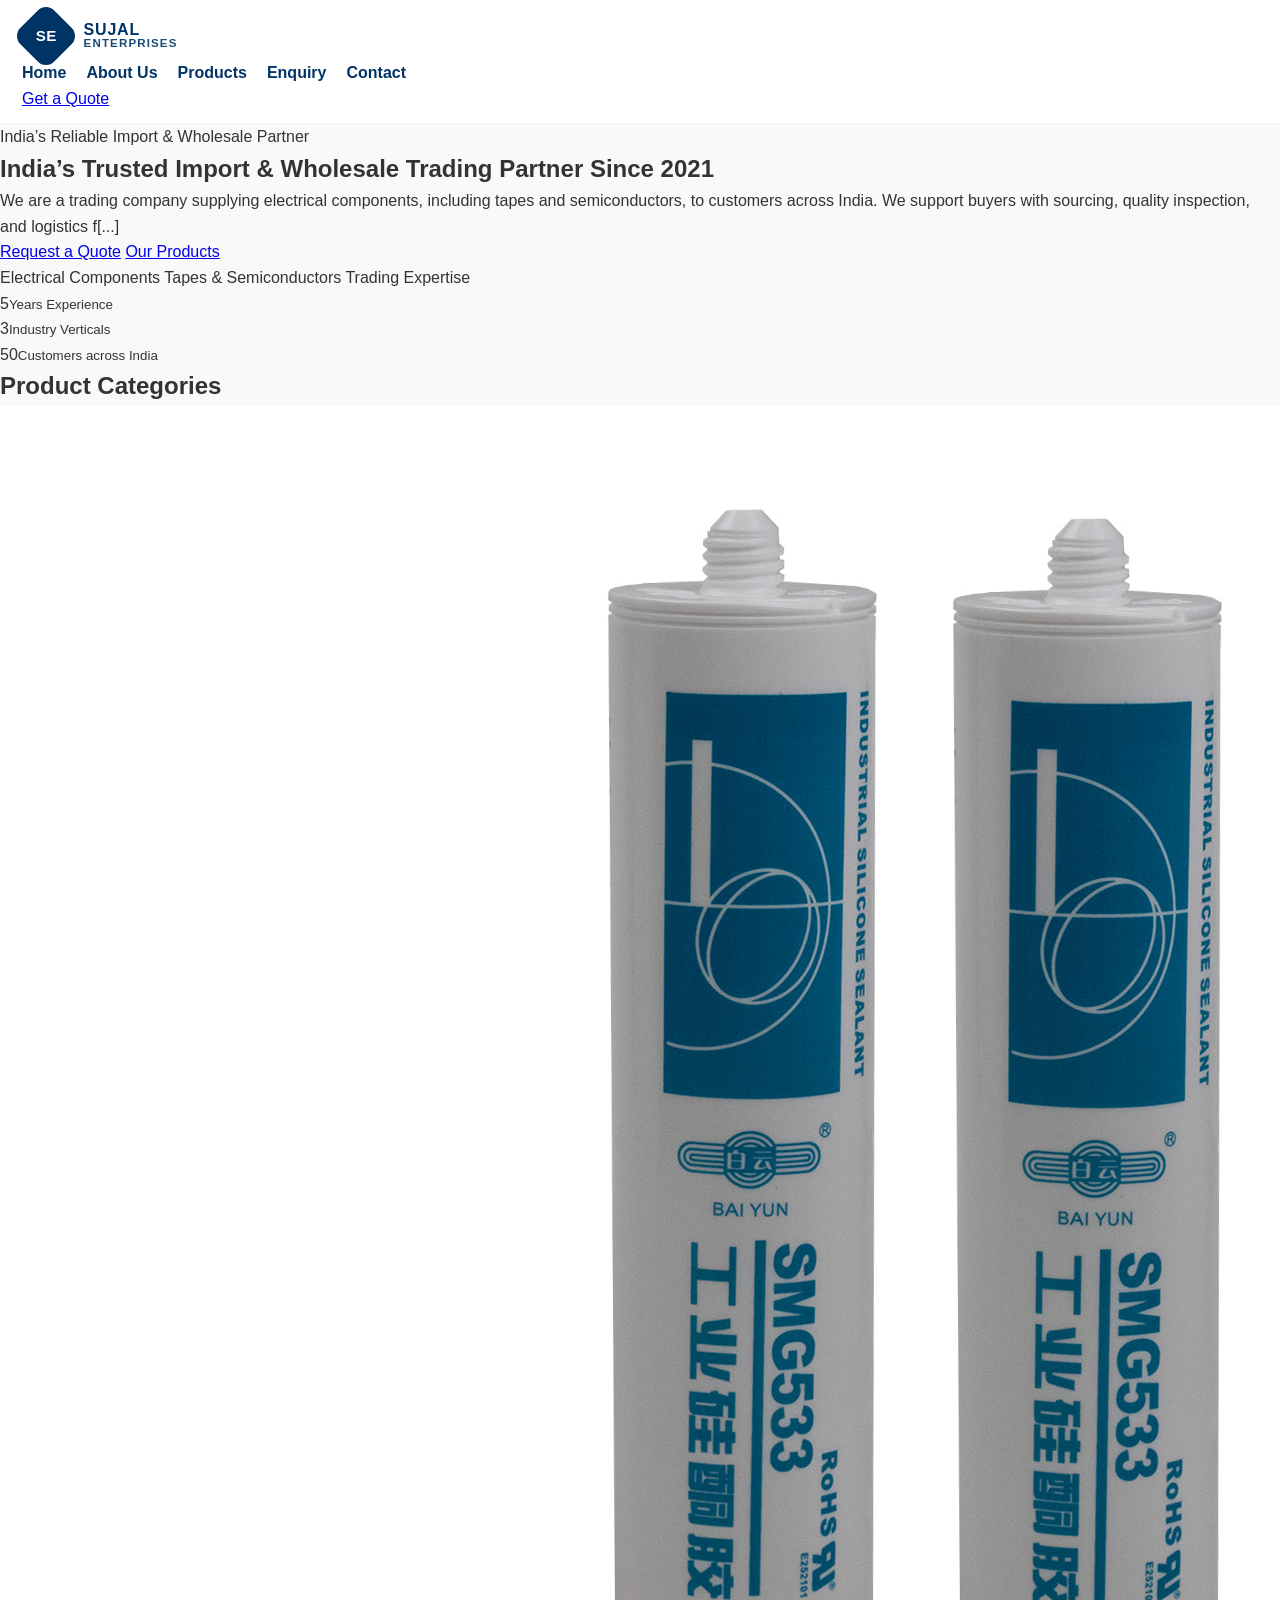
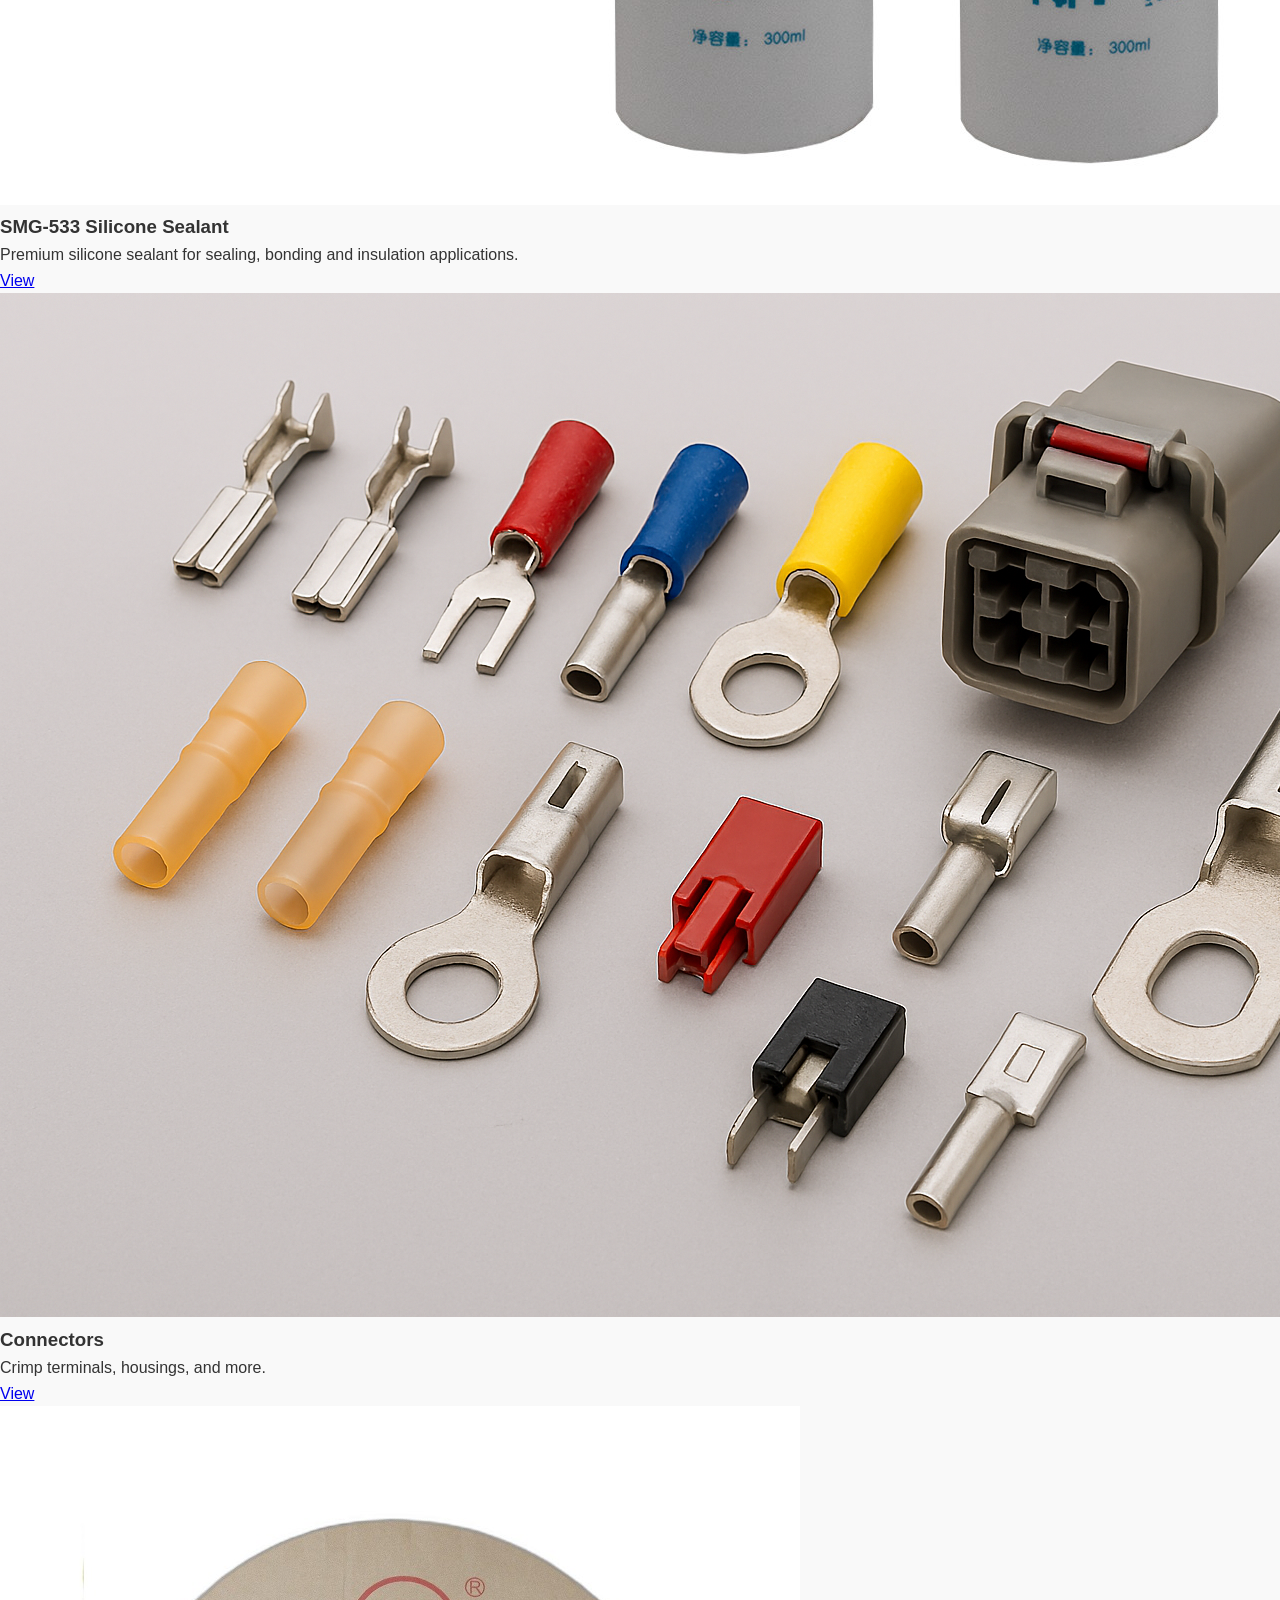
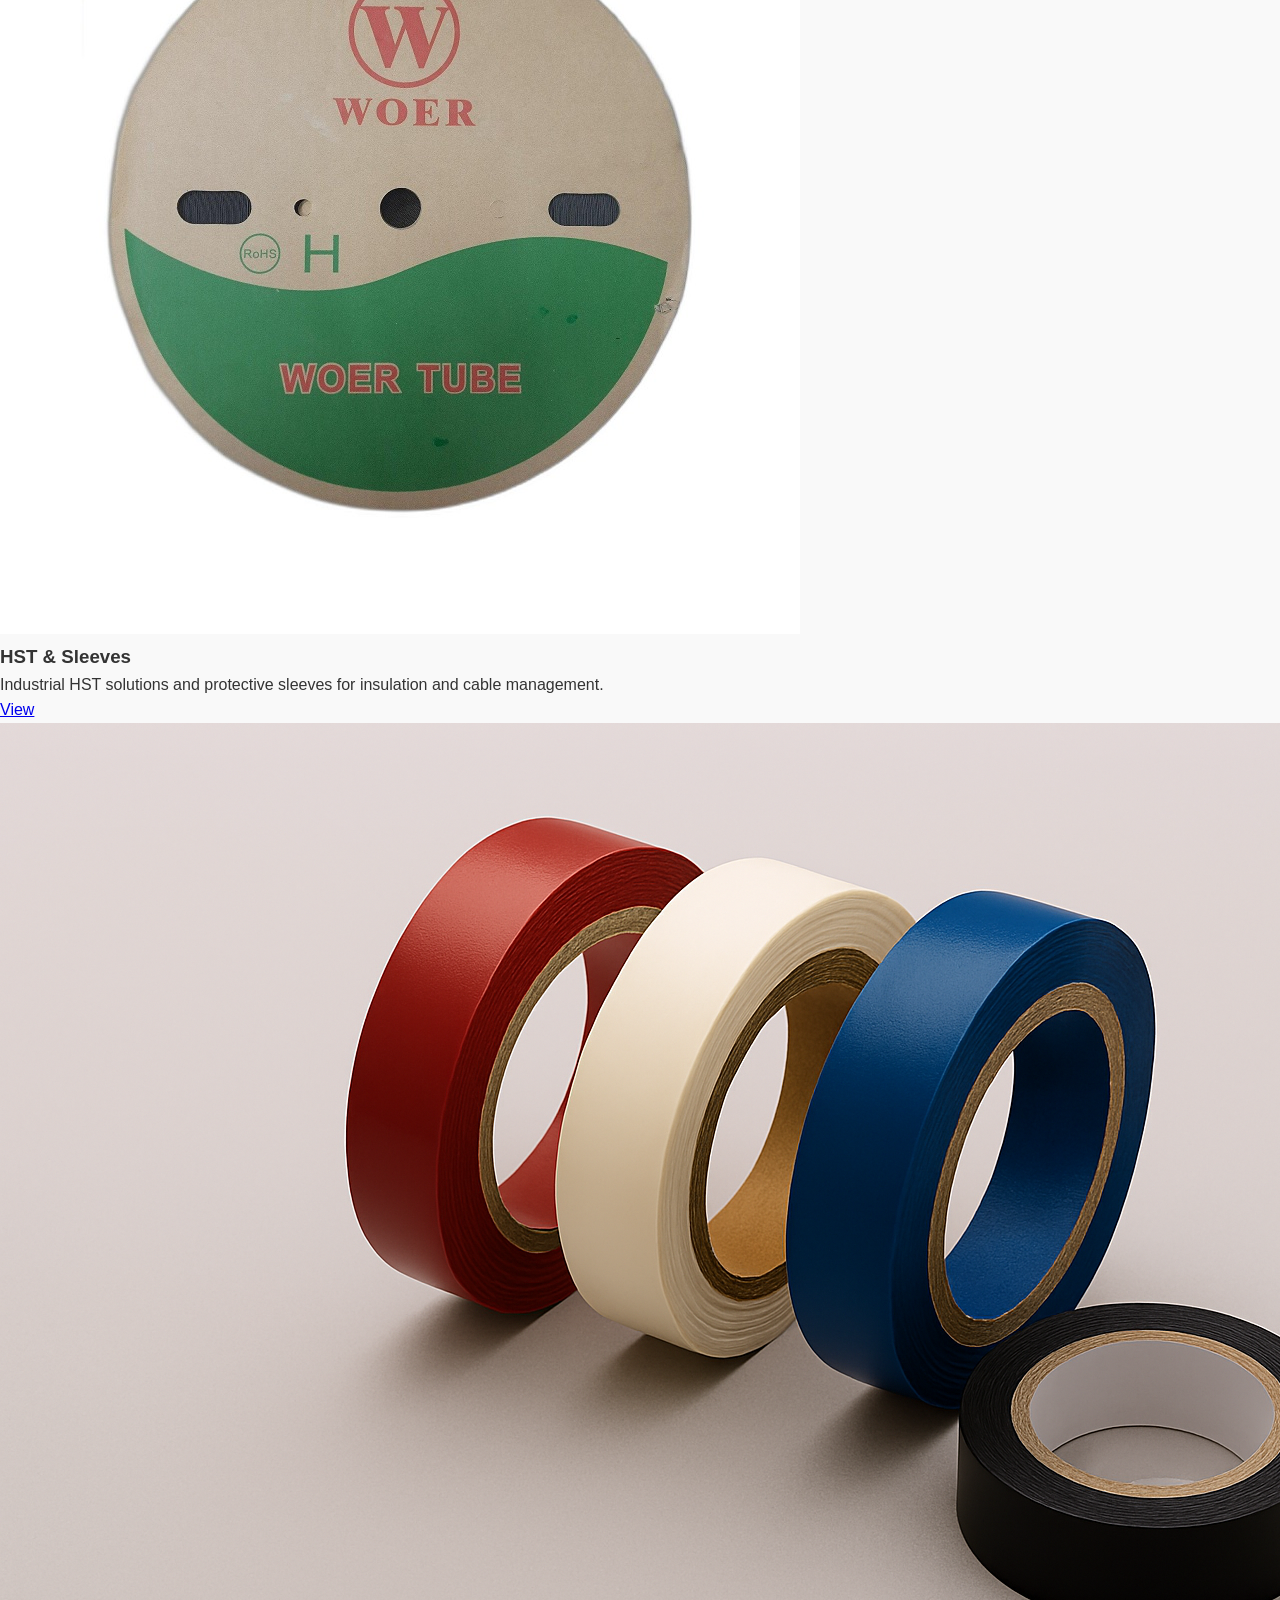
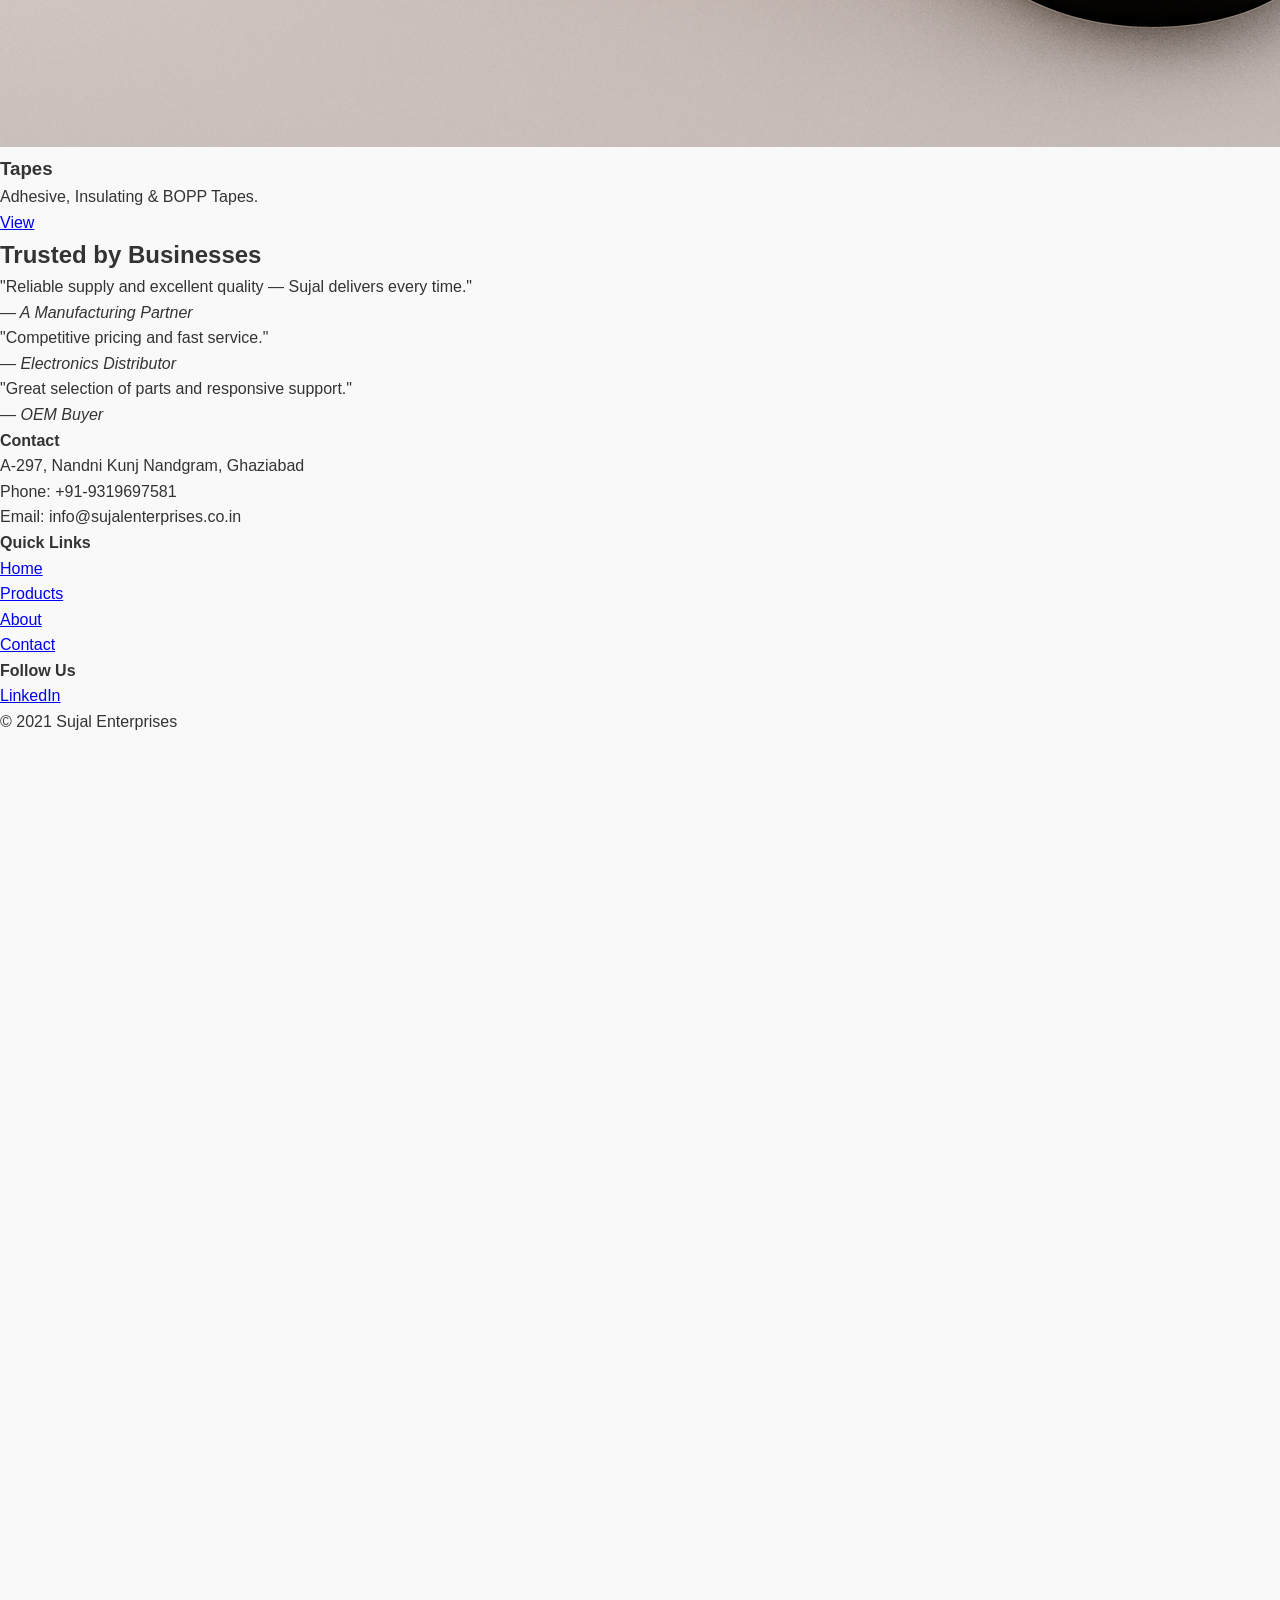
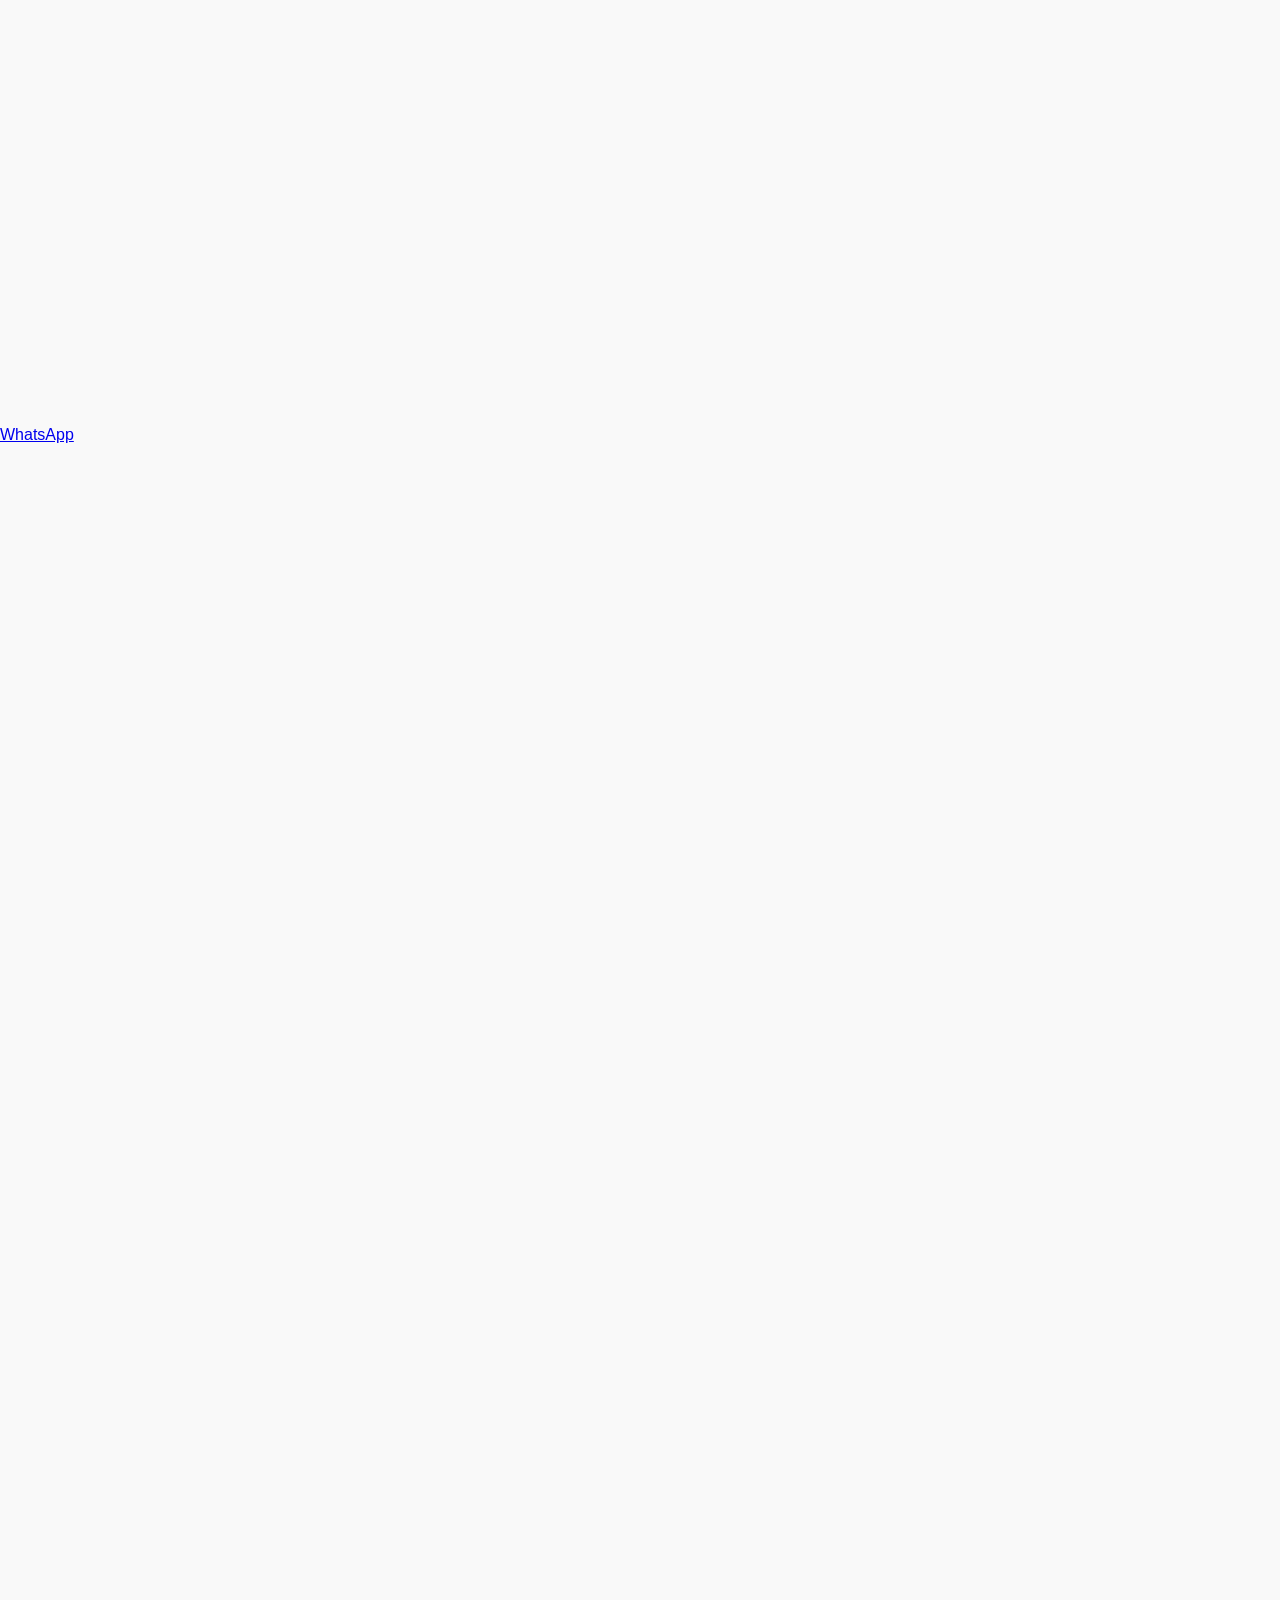
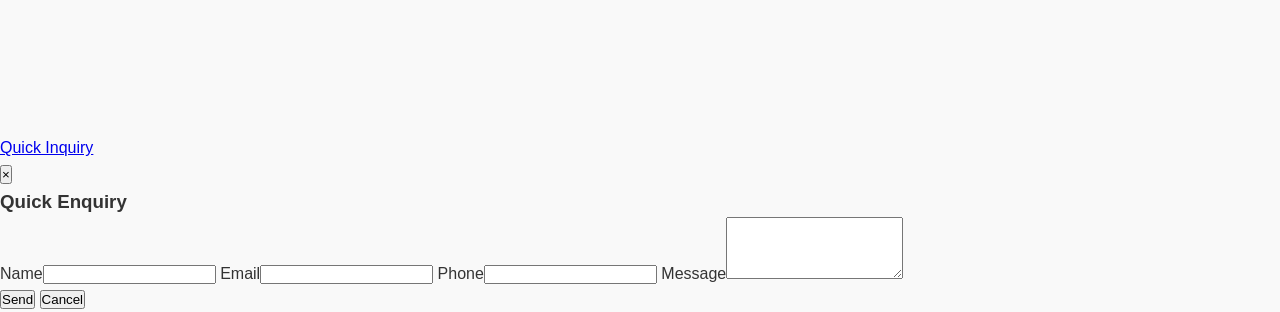
==== index.html @ 1be1435e "Fix malformed logo markup in the site header" ====
<!DOCTYPE html>
<html lang="en">
<head>
  <meta charset="UTF-8">
  <meta name="viewport" content="width=device-width, initial-scale=1">
  <title>Sujal Enterprises</title>
  <link rel="stylesheet" href="style.css">
</head>
<body>
  <header>
    <div class="header-inner container">
      <a href="index.html" class="site-logo" aria-label="Sujal Enterprises Home">
        <span class="logo-mark"><span>SE</span></span>
        <span class="logo-text">
          <span class="logo-name">SUJAL</span>
          <span class="logo-suffix">ENTERPRISES</span>
        </span>
      </a>
      <nav aria-label="Primary">
        <ul>
          <li><a href="index.html">Home</a></li>
          <li><a href="about.html">About Us</a></li>
          <li><a href="products.html">Products</a></li>
          <li><a href="enquiry.html">Enquiry</a></li>
          <li><a href="contact.html">Contact</a></li>
        </ul>
      </nav>
      <div class="header-ctas">
        <a href="enquiry.html" class="btn cta">Get a Quote</a>
      </div>
    </div>
  </header>

  <main>

  <section class="hero-section">
    <div class="hero-wrapper container">
      <div class="hero-copy">
        <span class="eyebrow">India’s Reliable Import & Wholesale Partner</span>
        <h1>India’s Trusted Import & Wholesale Trading Partner Since 2021</h1>
        <p>We are a trading company supplying electrical components, including tapes and semiconductors, to customers across India. We support buyers with sourcing, quality inspection, and logistics f[...]

        <div class="hero-actions">
          <a class="btn primary" href="enquiry.html">Request a Quote</a>
          <a class="btn secondary" href="products.html">Our Products</a>
        </div>

        <div class="hero-badges">
          <span>Electrical Components</span>
          <span>Tapes &amp; Semiconductors</span>
          <span>Trading Expertise</span>
        </div>
      </div>

      <aside class="hero-metrics">
        <div class="metrics-panel">
          <div class="stat"><span class="count" data-count="5">0</span><small>Years Experience</small></div>
          <div class="stat"><span class="count" data-count="3">0</span><small>Industry Verticals</small></div>
          <div class="stat"><span class="count" data-count="50">0</span><small>Customers across India</small></div>
        </div>
      </aside>
    </div>
  </section>

  <section class="products">
    <div class="container">
      <h2>Product Categories</h2>
      <div class="grid">
        <article class="card">
          <img src="SMG533.jpg" alt="SMG-533 Silicone Sealant">
          <h3>SMG-533 Silicone Sealant</h3>
          <p>Premium silicone sealant for sealing, bonding and insulation applications.</p>
          <a href="silicone-sealant.html">View</a>
        </article>
        <article class="card">          <img src="product1.png" alt="Connectors">
          <h3>Connectors</h3>
          <p>Crimp terminals, housings, and more.</p>
          <a href="connectors.html">View</a>
        </article>
        <article class="card">
          <img src="hstwoer.jpg" alt="HST & Sleeves">
          <h3>HST & Sleeves</h3>
          <p>Industrial HST solutions and protective sleeves for insulation and cable management.</p>
          <a href="wires.html">View</a>
        </article>
        <article class="card">
          <img src="product4.png" alt="Tapes">
          <h3>Tapes</h3>
          <p>Adhesive, Insulating & BOPP Tapes.</p>
          <a href="tapes.html">View</a>
        </article>
      </div>
    </div>
  </section>

  <section class="testimonials">
    <div class="container">
      <h2>Trusted by Businesses</h2>
      <div class="test-grid">
        <blockquote>
          <p>"Reliable supply and excellent quality — Sujal delivers every time."</p>
          <cite>— A Manufacturing Partner</cite>
        </blockquote>
        <blockquote>
          <p>"Competitive pricing and fast service."</p>
          <cite>— Electronics Distributor</cite>
        </blockquote>
        <blockquote>
          <p>"Great selection of parts and responsive support."</p>
          <cite>— OEM Buyer</cite>
        </blockquote>
      </div>
    </div>
  </section>
  </main>

  <footer>
    <div class="footer-inner container">
      <div class="col">
        <h4>Contact</h4>
        <p>A-297, Nandni Kunj Nandgram, Ghaziabad</p>
        <p>Phone: +91-9319697581</p>
        <p>Email: info@sujalenterprises.co.in</p>
      </div>
      <div class="col">
        <h4>Quick Links</h4>
        <ul>
          <li><a href="index.html">Home</a></li>
          <li><a href="products.html">Products</a></li>
          <li><a href="about.html">About</a></li>
          <li><a href="contact.html">Contact</a></li>
        </ul>
      </div>
      <div class="col">
        <h4>Follow Us</h4>
        <p><a href="https://www.linkedin.com/in/sujal-enterprises-se/" target="_blank" rel="noopener">LinkedIn</a> </p>
      </div>
    </div>
    <div class="footer-bottom">
      <p>&copy; 2021 Sujal Enterprises</p>
    </div>
  </footer>

  <a href="https://wa.me/919319697581?text=Hello%2C%20I%20would%20like%20to%20inquire%20about%20your%20products" class="whatsapp-button" target="_blank" rel="noopener noreferrer">
    <span class="icon" aria-hidden="true">
      <svg viewBox="0 0 24 24" fill="none" xmlns="http://www.w3.org/2000/svg"><path d="M20.5 3.5A11.9 11.9 0 0012 1C6 1 1.5 5.6 1.5 11.3c0 2 .5 3.9 1.6 5.6L1 23l6.4-2.1c1.6.9 3.5 1.3 5.6 1.3 6 0 10.5-[...]"/></svg>
    </span>
    <span class="text">WhatsApp</span>
  </a>
  <a href="enquiry.html" class="quick-inquiry">
    <span class="icon" aria-hidden="true">
      <svg viewBox="0 0 24 24" fill="none" xmlns="http://www.w3.org/2000/svg"><path d="M3 17.25V21h3.75L17.81 9.94l-3.75-3.75L3 17.25zM20.71 7.04a1 1 0 000-1.41l-2.34-2.34a1 1 0 00-1.41 0l-1.83 1.83 3[...]"/></svg>
    </span>
    <span class="text">Quick Inquiry</span>
  </a>

  <!-- Contact modal -->
  <div id="contact-modal" class="modal" aria-hidden="true">
    <div class="modal-dialog" role="dialog" aria-modal="true" aria-labelledby="modal-title">
      <button class="modal-close" aria-label="Close">&times;</button>
      <h3 id="modal-title">Quick Enquiry</h3>
      <form id="modal-form">
        <label><span>Name</span><input name="name" required></label>
        <label><span>Email</span><input type="email" name="email" required></label>
        <label><span>Phone</span><input name="phone"></label>
        <label><span>Message</span><textarea name="message" rows="4"></textarea></label>
        <div class="modal-actions">
          <button type="submit" class="btn primary">Send</button>
          <button type="button" class="btn secondary modal-close">Cancel</button>
        </div>
      </form>
      <div class="modal-success" style="display:none">Thanks — we will contact you shortly.</div>
    </div>
  </div>

  <script src="script.js" defer></script>
</body>
</html>
---- style.css ----
/* Reset some default browser styles */
* {
  margin: 0;
  padding: 0;
  box-sizing: border-box;
}

:root{
  --brand-blue: #2b87ff; /* unified primary blue */
}

/* Global body styles */
body {
  font-family: Arial, Helvetica, sans-serif;
  background-color: #f9f9f9;
  color: #333;
  line-height: 1.6;
}

/* Header styles */
header {
  position: sticky;
  top: 0;
  z-index: 1000;
  width: 100%;
  background-color: #ffffff; /* header now white */
  color: #003366;
  padding: 12px 22px;
  display: flex;
  align-items: center;
  justify-content: flex-start; /* nav to left */
  gap: 18px;
  border-bottom: 1px solid rgba(0,0,0,0.06);
}

.site-logo,
header .logo {
  color: #003366;
  display: inline-flex;
  align-items: center;
  gap: 0.85rem;
  font-weight: 800;
  font-size: 1.05rem;
  text-decoration: none;
  letter-spacing: 0.02em;
}

.site-logo .logo-mark {
  display: inline-flex;
  align-items: center;
  justify-content: center;
  width: 48px;
  height: 48px;
  border-radius: 12px;
  border: 1px solid rgba(0,54,102,0.12);
  background: #003366; /* blue diamond */
  color: #ffffff;
  font-size: 0.95rem;
  transform: rotate(45deg);
}

.site-logo .logo-mark span {
  display: inline-block;
  transform: rotate(-45deg);
}

.site-logo .logo-text {
  display: inline-flex;
  flex-direction: column;
  text-transform: uppercase;
  line-height: 1;
  color: #003366; /* text in header should be blue */
  white-space: nowrap; /* prevent suffix wrapping */
}

.site-logo .logo-name {
  font-size: 1rem;
  letter-spacing: 0.05em;
}

.site-logo .logo-suffix {
  font-size: 0.72rem;
  letter-spacing: 0.10em; /* reduced spacing to avoid overflow */
  color: rgba(0,54,102,0.9);
}

nav ul {
  list-style: none;
  display: flex;
  gap: 20px;
}

nav a {
  color: #003366;
  text-decoration: none;
  font-weight: bold;
  transition: color 0.3s ease;
}

nav a:hover {
  color: #ffcc00; /* highlight on hover */
}

/* Banner section */
.banner {
  display: flex;
  align-items: center;
  justify-content: center;
  text-align: center;
}

/* ... rest of stylesheet remains unchanged ... */
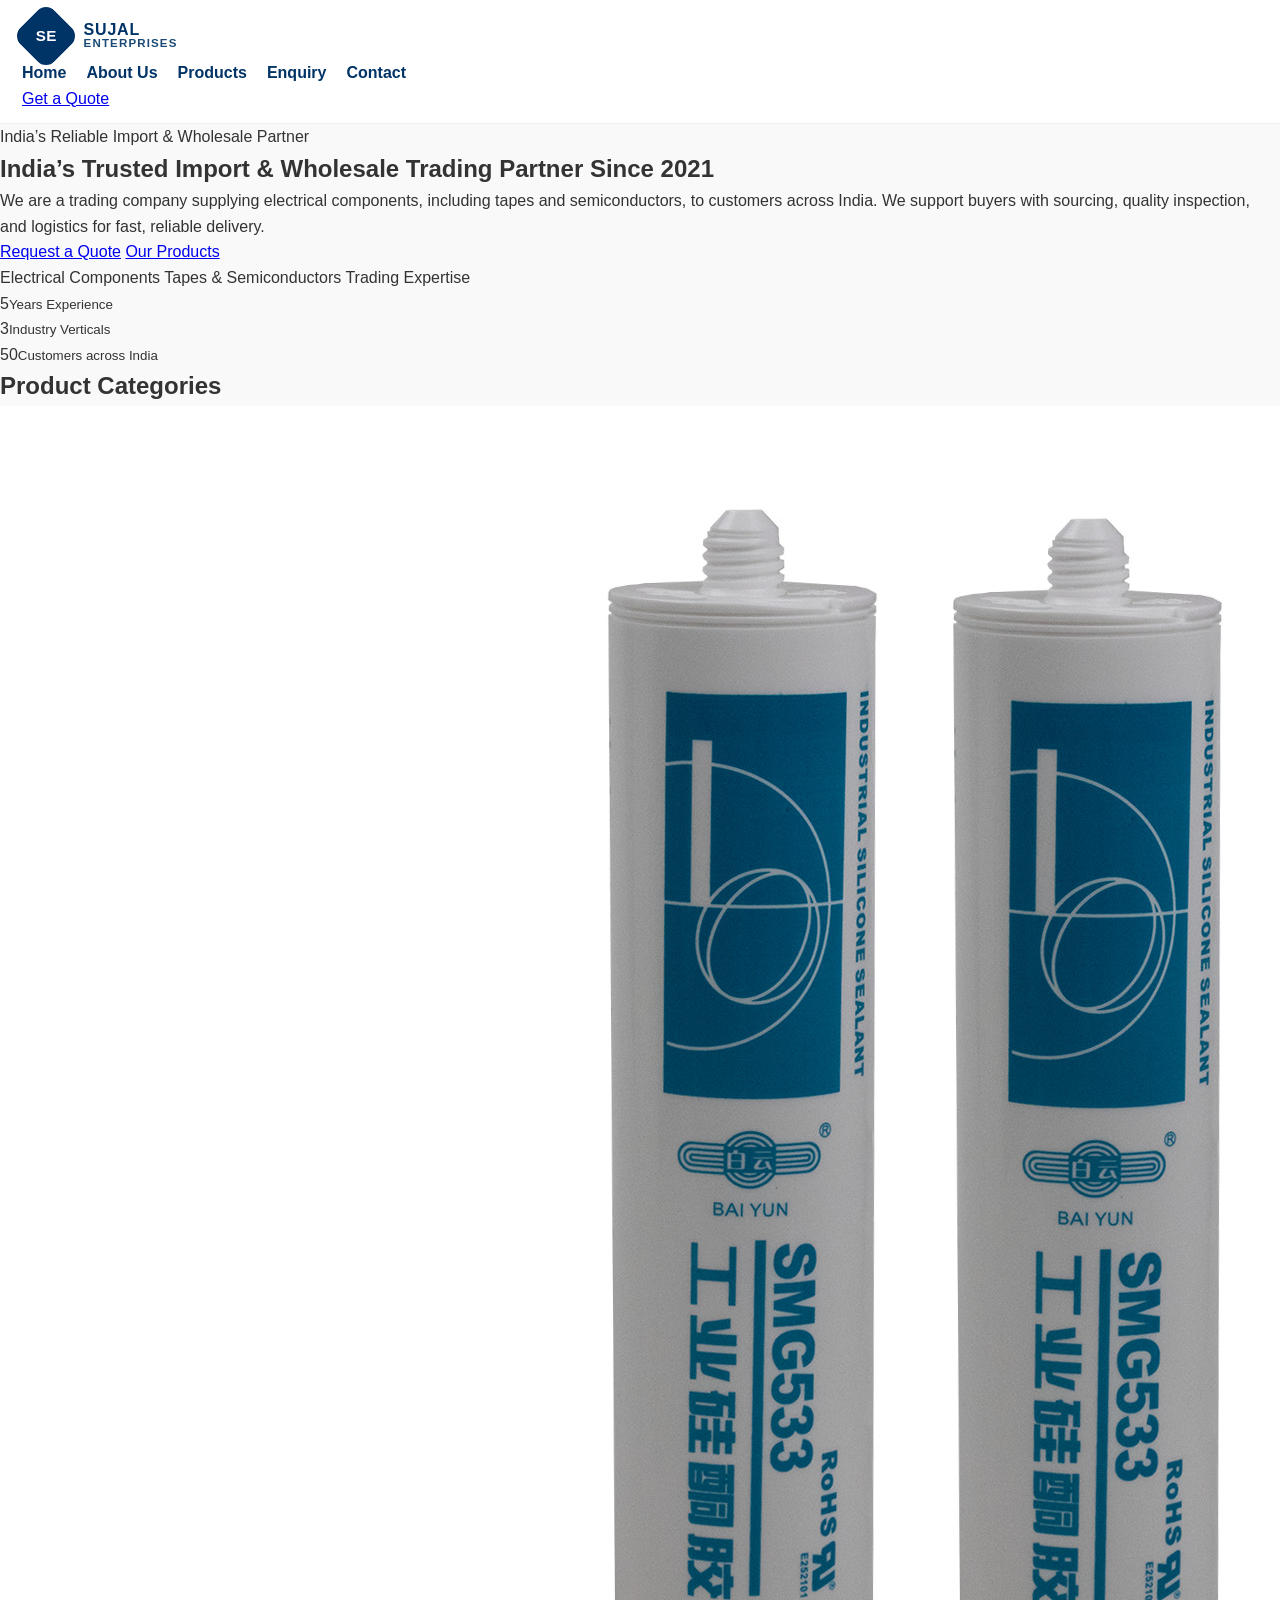
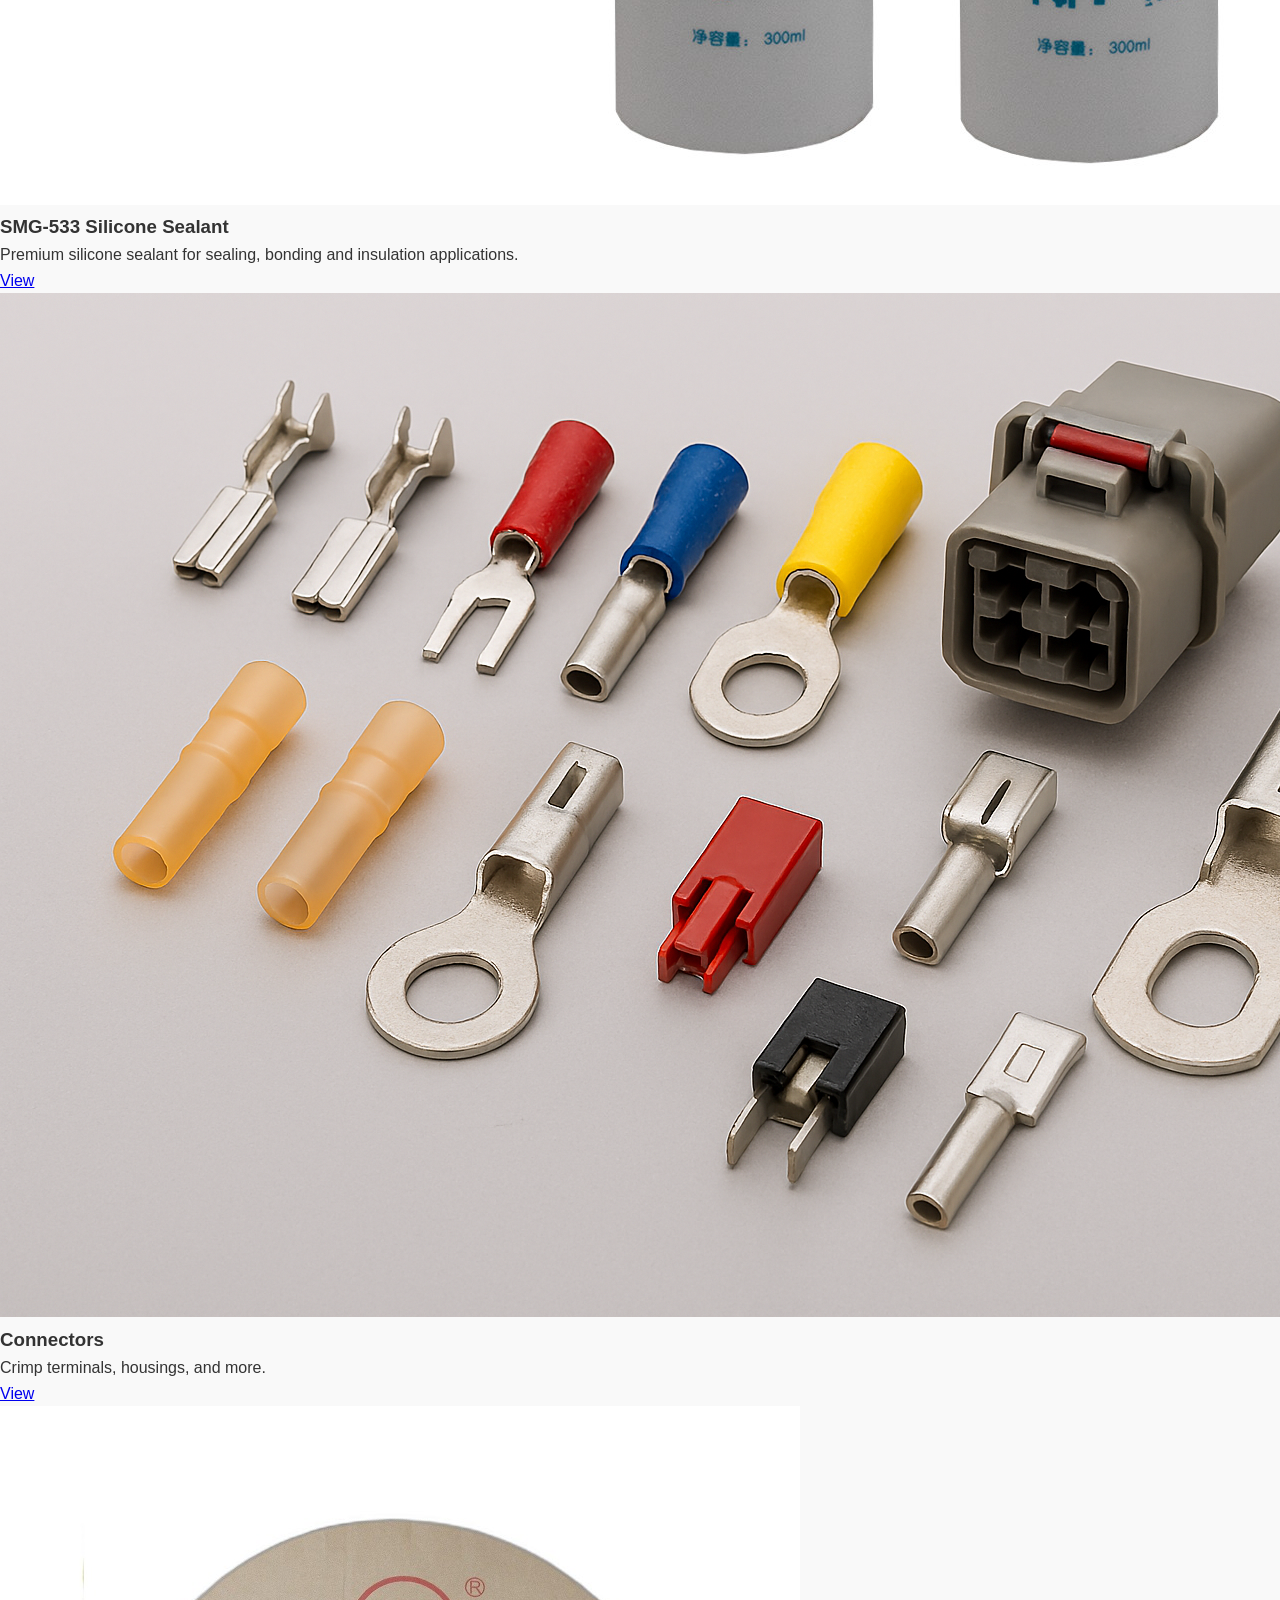
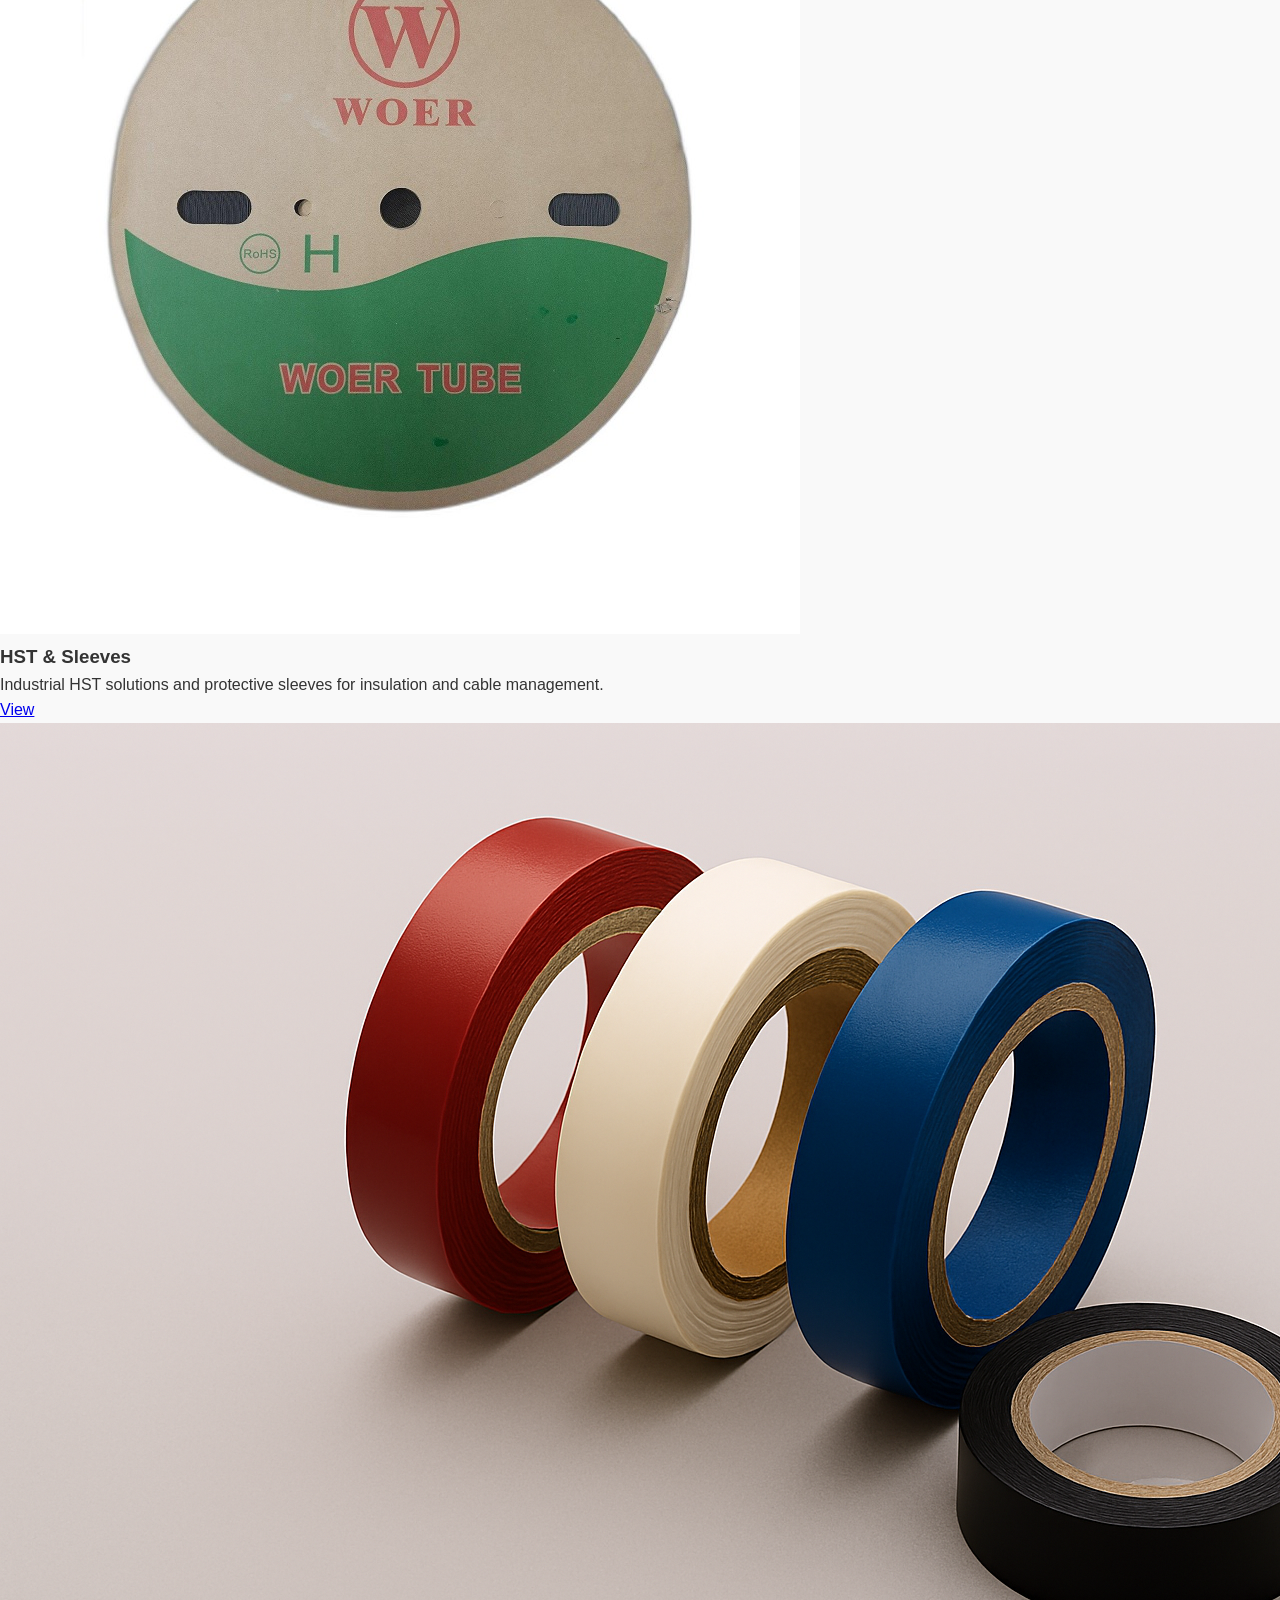
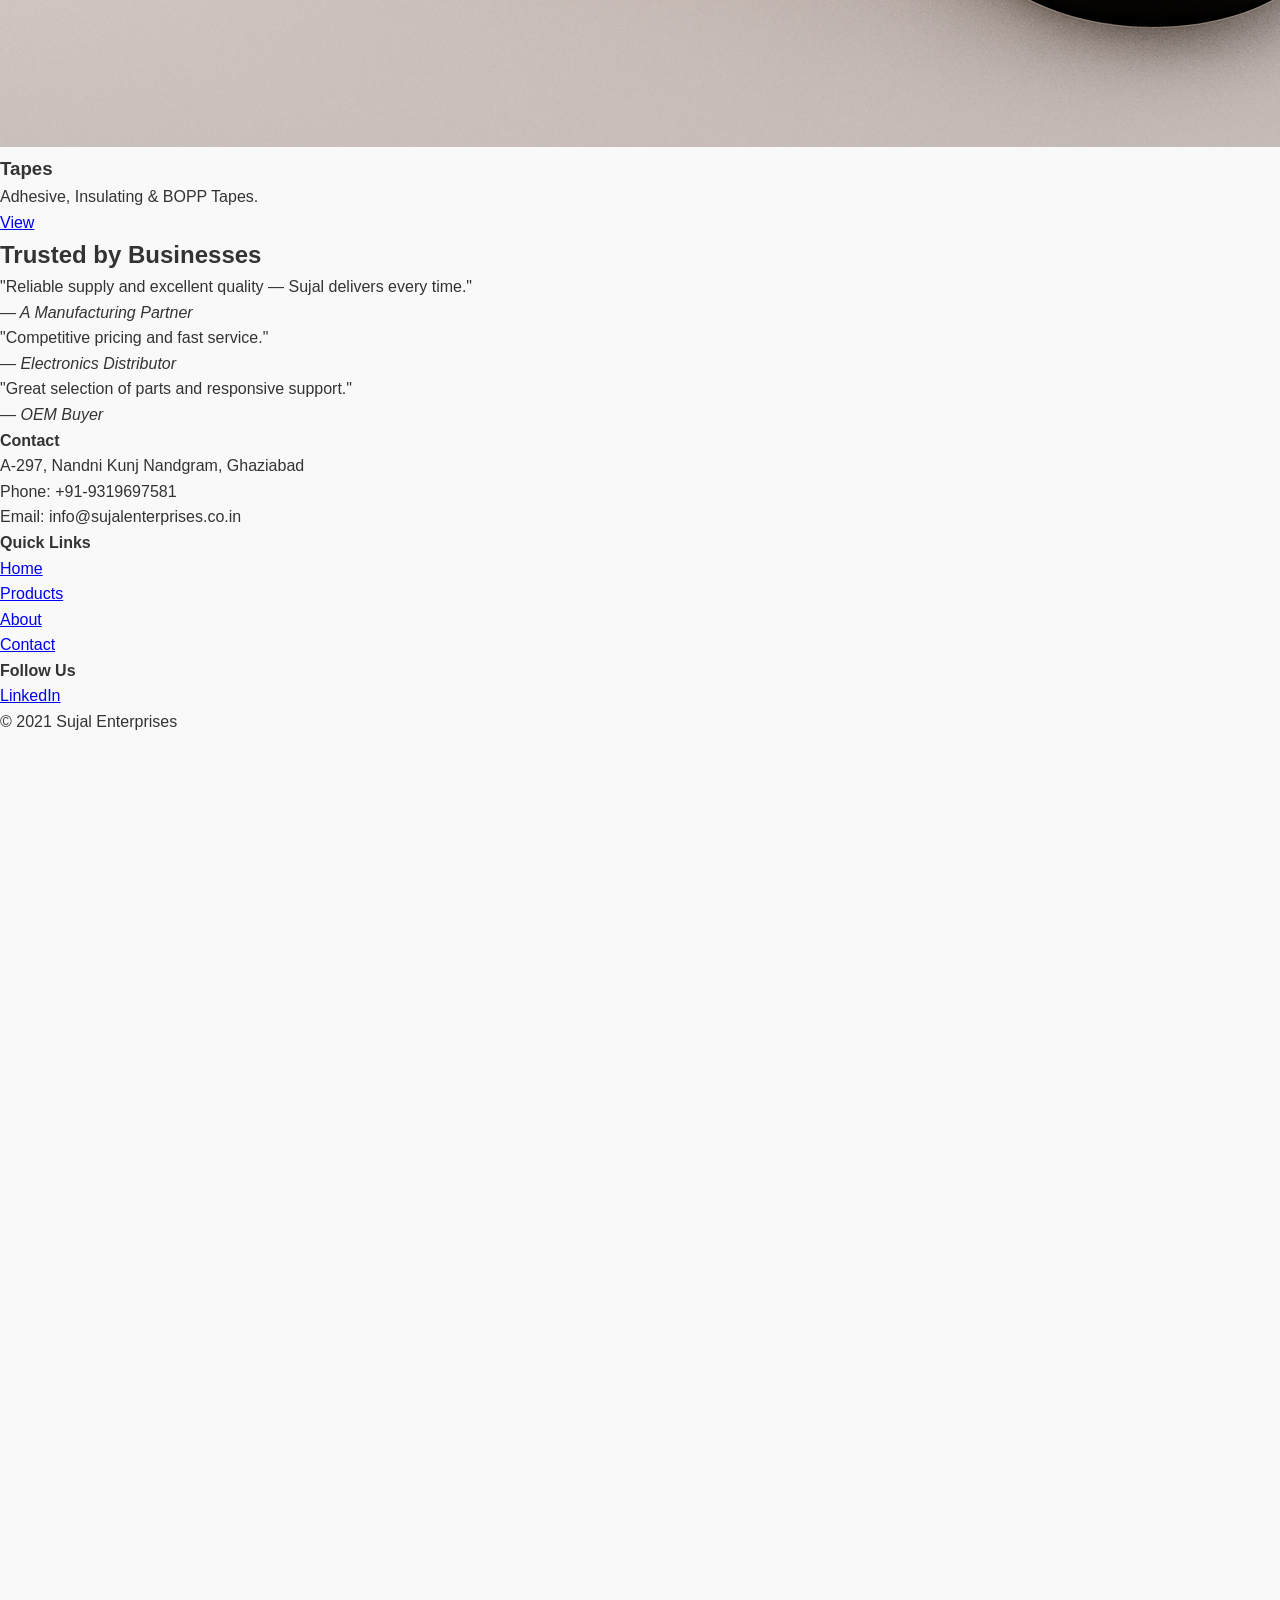
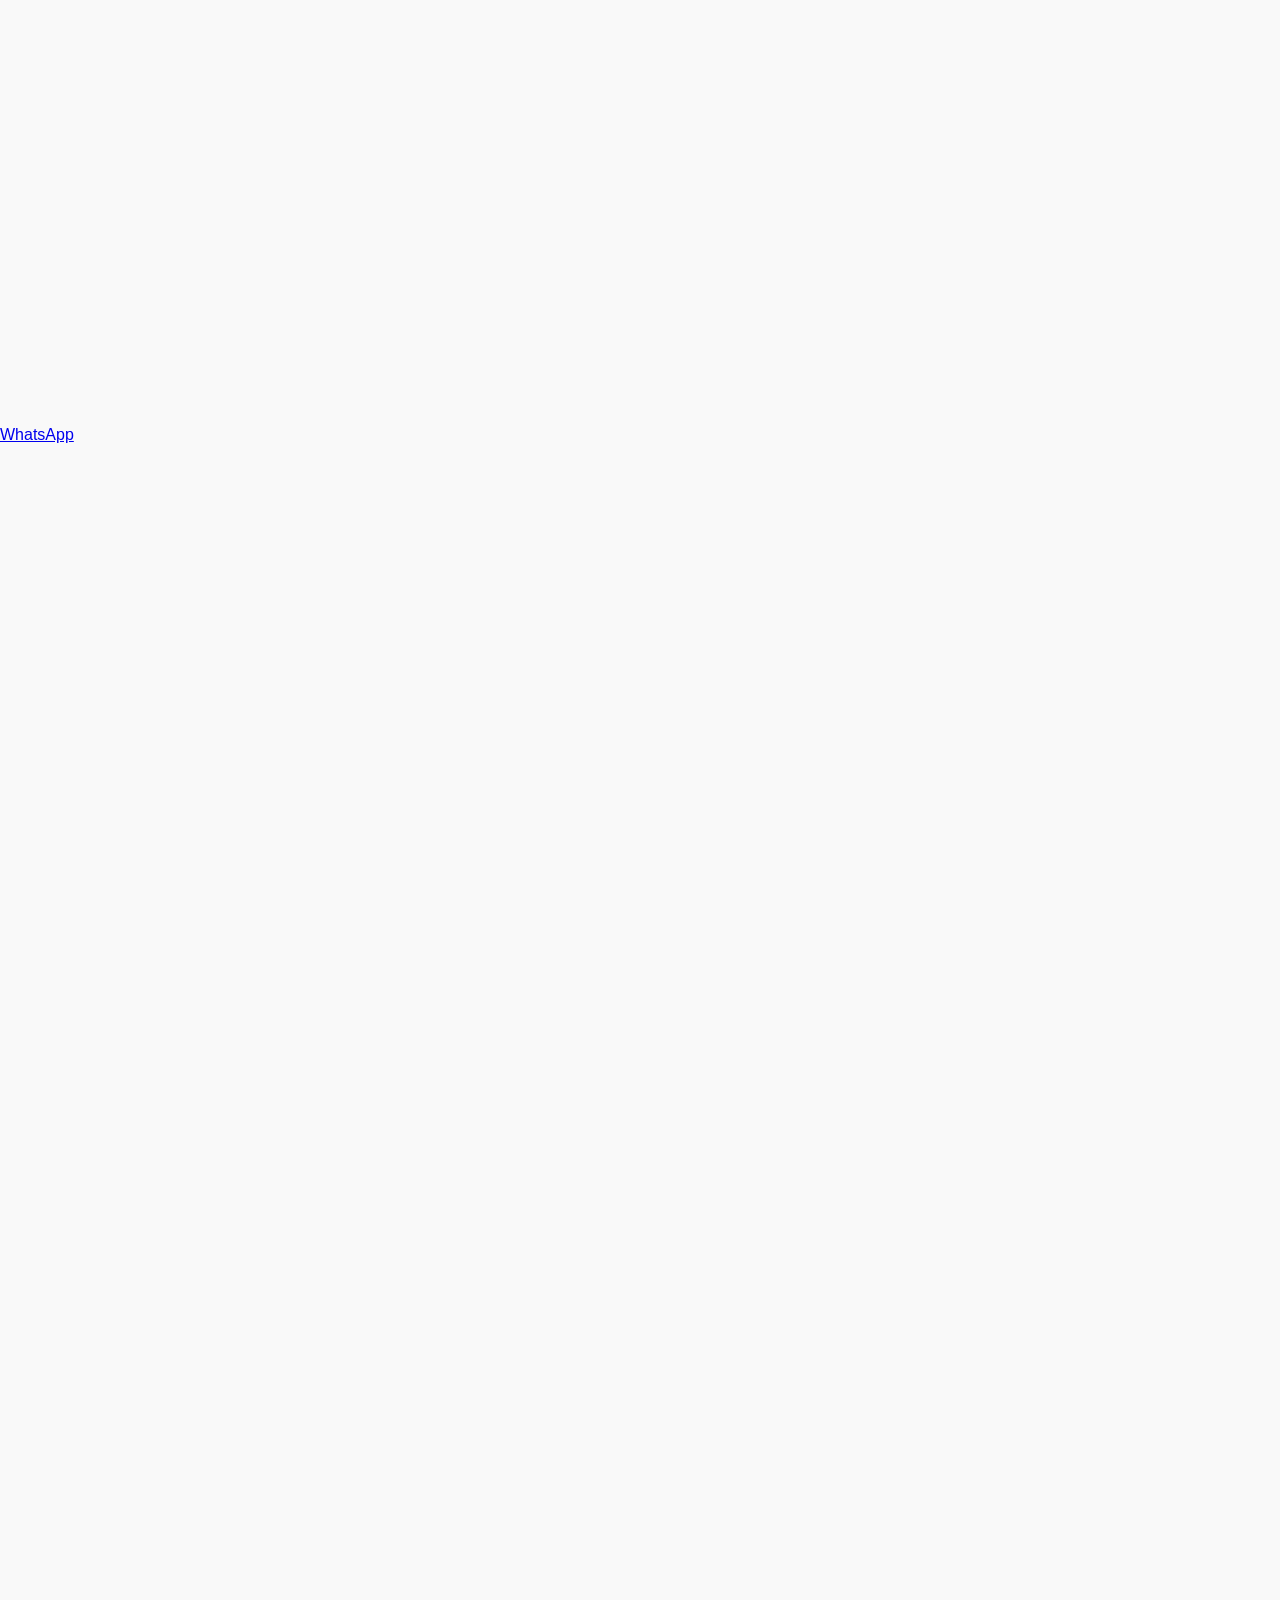
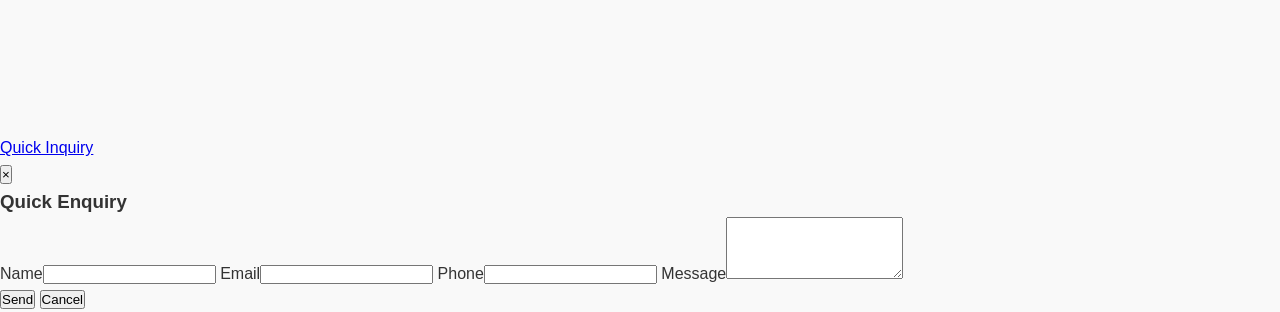
==== commit ebeb861c: "Revert logo & CSS changes — restore previous working header (undo last changes)" ====
--- a/index.html
+++ b/index.html
@@ -9,13 +9,7 @@
 <body>
   <header>
     <div class="header-inner container">
-      <a href="index.html" class="site-logo" aria-label="Sujal Enterprises Home">
-        <span class="logo-mark"><span>SE</span></span>
-        <span class="logo-text">
-          <span class="logo-name">SUJAL</span>
-          <span class="logo-suffix">ENTERPRISES</span>
-        </span>
-      </a>
+      <a href="index.html" class="site-logo"><span class="logo-mark"><span>SE</span></span><span class="logo-text"><span class="logo-name">SUJAL</span><span class="logo-suffix">ENTERPRISES</span></span></a>
       <nav aria-label="Primary">
         <ul>
           <li><a href="index.html">Home</a></li>
@@ -38,7 +32,7 @@
       <div class="hero-copy">
         <span class="eyebrow">India’s Reliable Import & Wholesale Partner</span>
         <h1>India’s Trusted Import & Wholesale Trading Partner Since 2021</h1>
-        <p>We are a trading company supplying electrical components, including tapes and semiconductors, to customers across India. We support buyers with sourcing, quality inspection, and logistics f[...]
+        <p>We are a trading company supplying electrical components, including tapes and semiconductors, to customers across India. We support buyers with sourcing, quality inspection, and logistics for fast, reliable delivery.</p>
 
         <div class="hero-actions">
           <a class="btn primary" href="enquiry.html">Request a Quote</a>
@@ -143,13 +137,13 @@
 
   <a href="https://wa.me/919319697581?text=Hello%2C%20I%20would%20like%20to%20inquire%20about%20your%20products" class="whatsapp-button" target="_blank" rel="noopener noreferrer">
     <span class="icon" aria-hidden="true">
-      <svg viewBox="0 0 24 24" fill="none" xmlns="http://www.w3.org/2000/svg"><path d="M20.5 3.5A11.9 11.9 0 0012 1C6 1 1.5 5.6 1.5 11.3c0 2 .5 3.9 1.6 5.6L1 23l6.4-2.1c1.6.9 3.5 1.3 5.6 1.3 6 0 10.5-[...]"/></svg>
+      <svg viewBox="0 0 24 24" fill="none" xmlns="http://www.w3.org/2000/svg"><path d="M20.5 3.5A11.9 11.9 0 0012 1C6 1 1.5 5.6 1.5 11.3c0 2 .5 3.9 1.6 5.6L1 23l6.4-2.1c1.6.9 3.5 1.3 5.6 1.3 6 0 10.5-..."/></svg>
     </span>
     <span class="text">WhatsApp</span>
   </a>
   <a href="enquiry.html" class="quick-inquiry">
     <span class="icon" aria-hidden="true">
-      <svg viewBox="0 0 24 24" fill="none" xmlns="http://www.w3.org/2000/svg"><path d="M3 17.25V21h3.75L17.81 9.94l-3.75-3.75L3 17.25zM20.71 7.04a1 1 0 000-1.41l-2.34-2.34a1 1 0 00-1.41 0l-1.83 1.83 3[...]"/></svg>
+      <svg viewBox="0 0 24 24" fill="none" xmlns="http://www.w3.org/2000/svg"><path d="M3 17.25V21h3.75L17.81 9.94l-3.75-3.75L3 17.25zM20.71 7.04a1 1 0 000-1.41l-2.34-2.34a1 1 0 00-1.41 0l-1.83 1.83 3..."/></svg>
     </span>
     <span class="text">Quick Inquiry</span>
   </a>
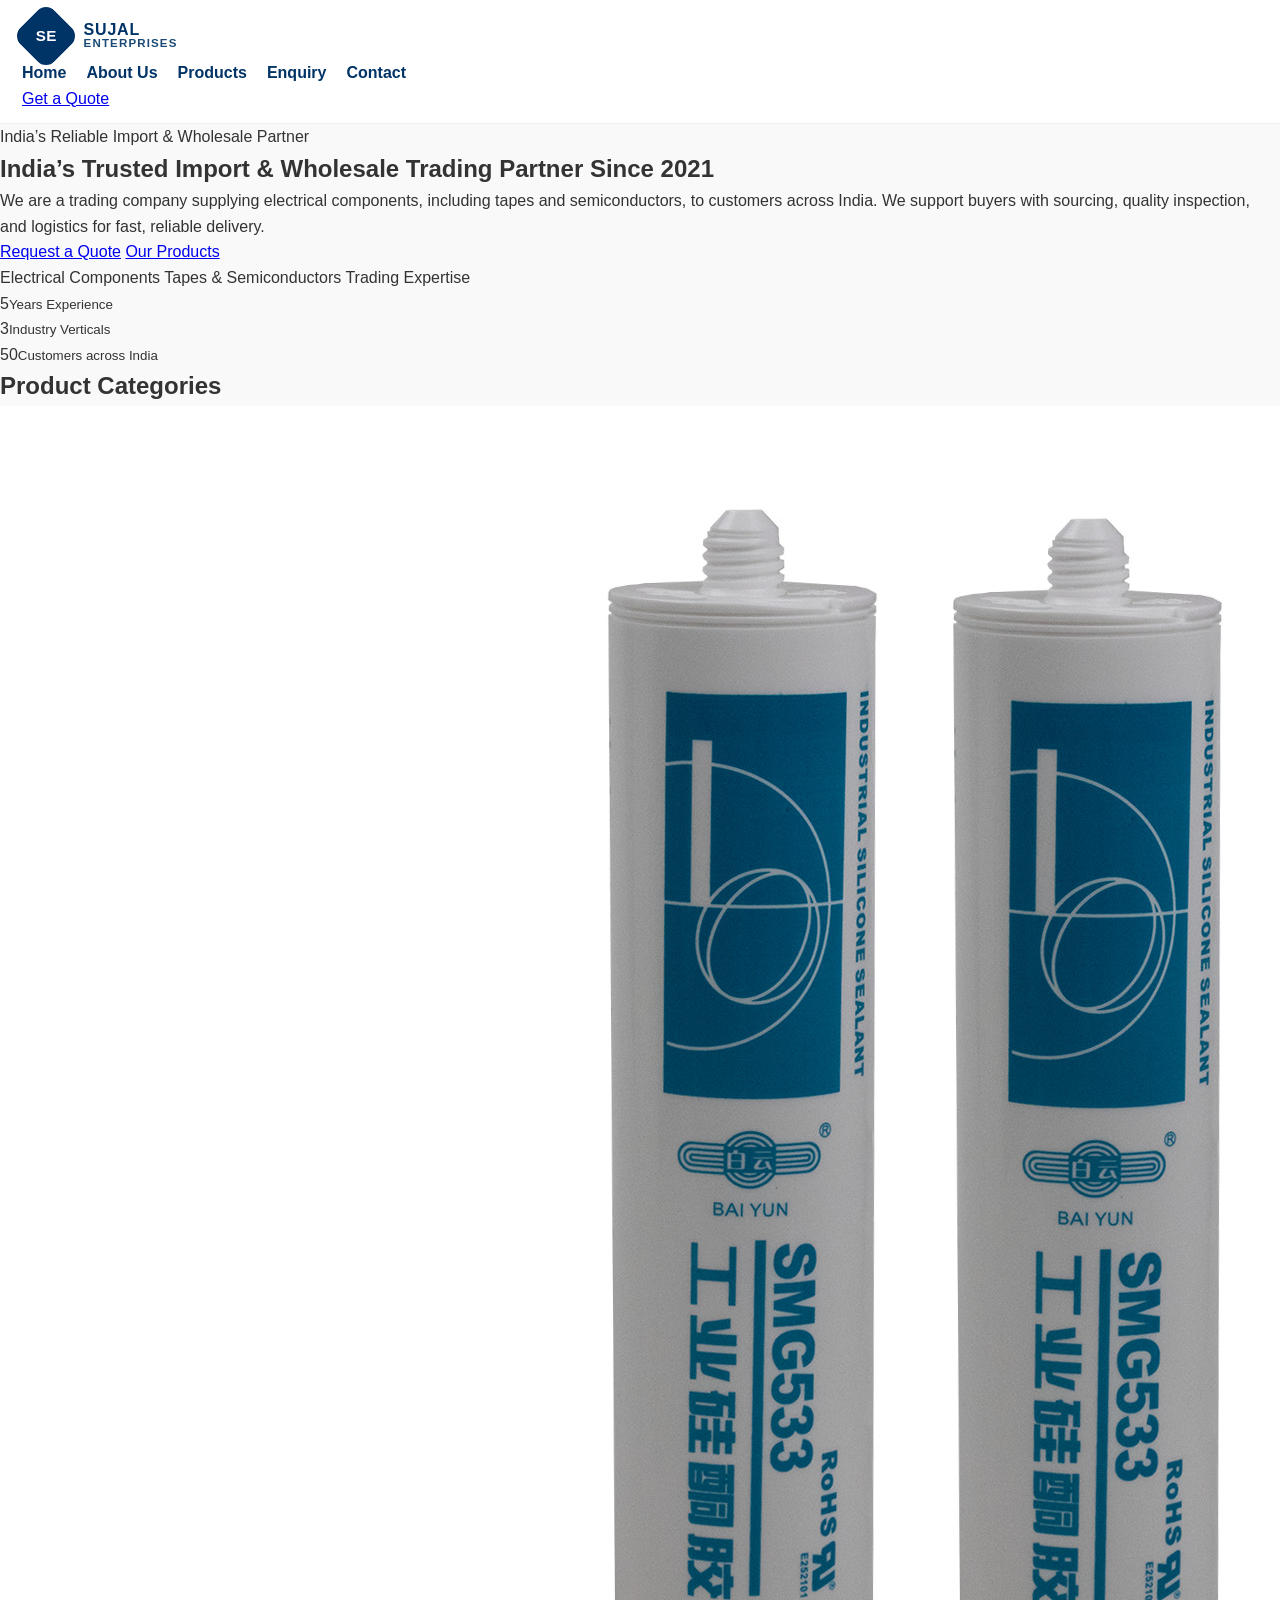
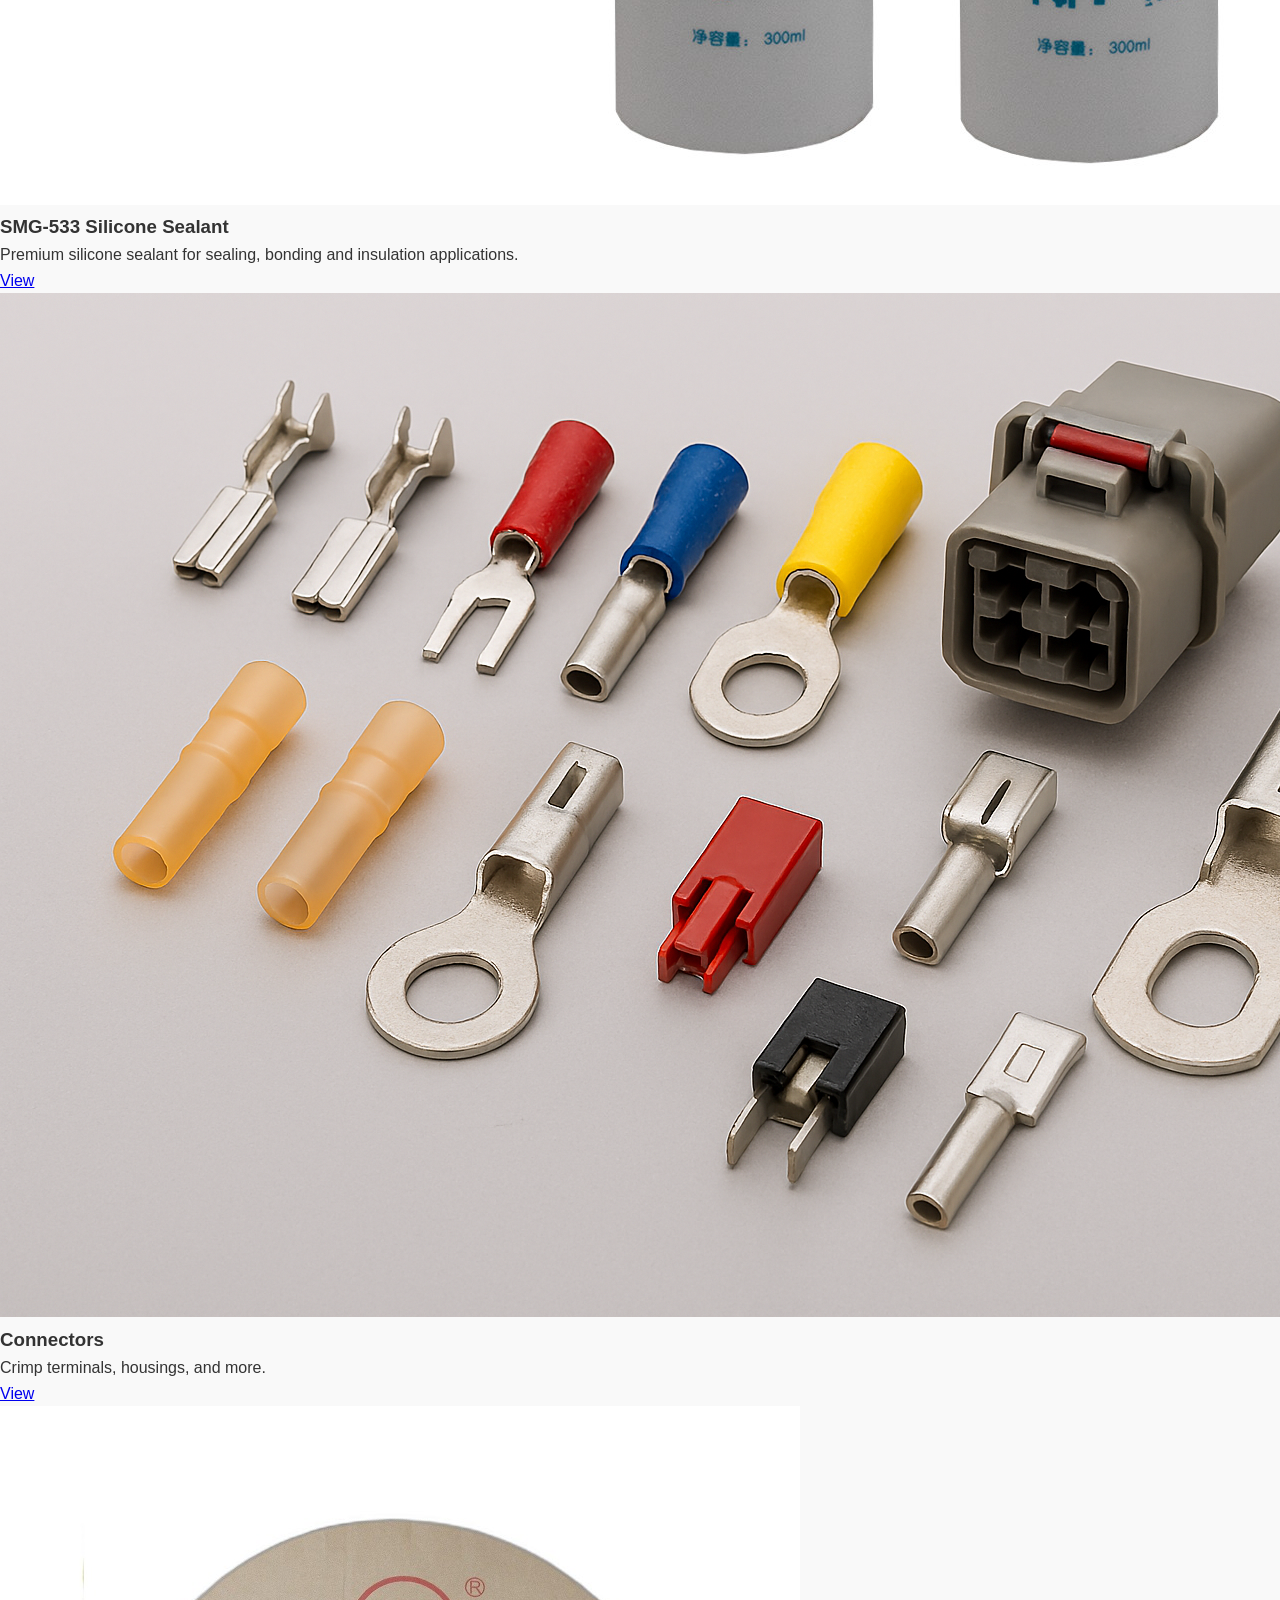
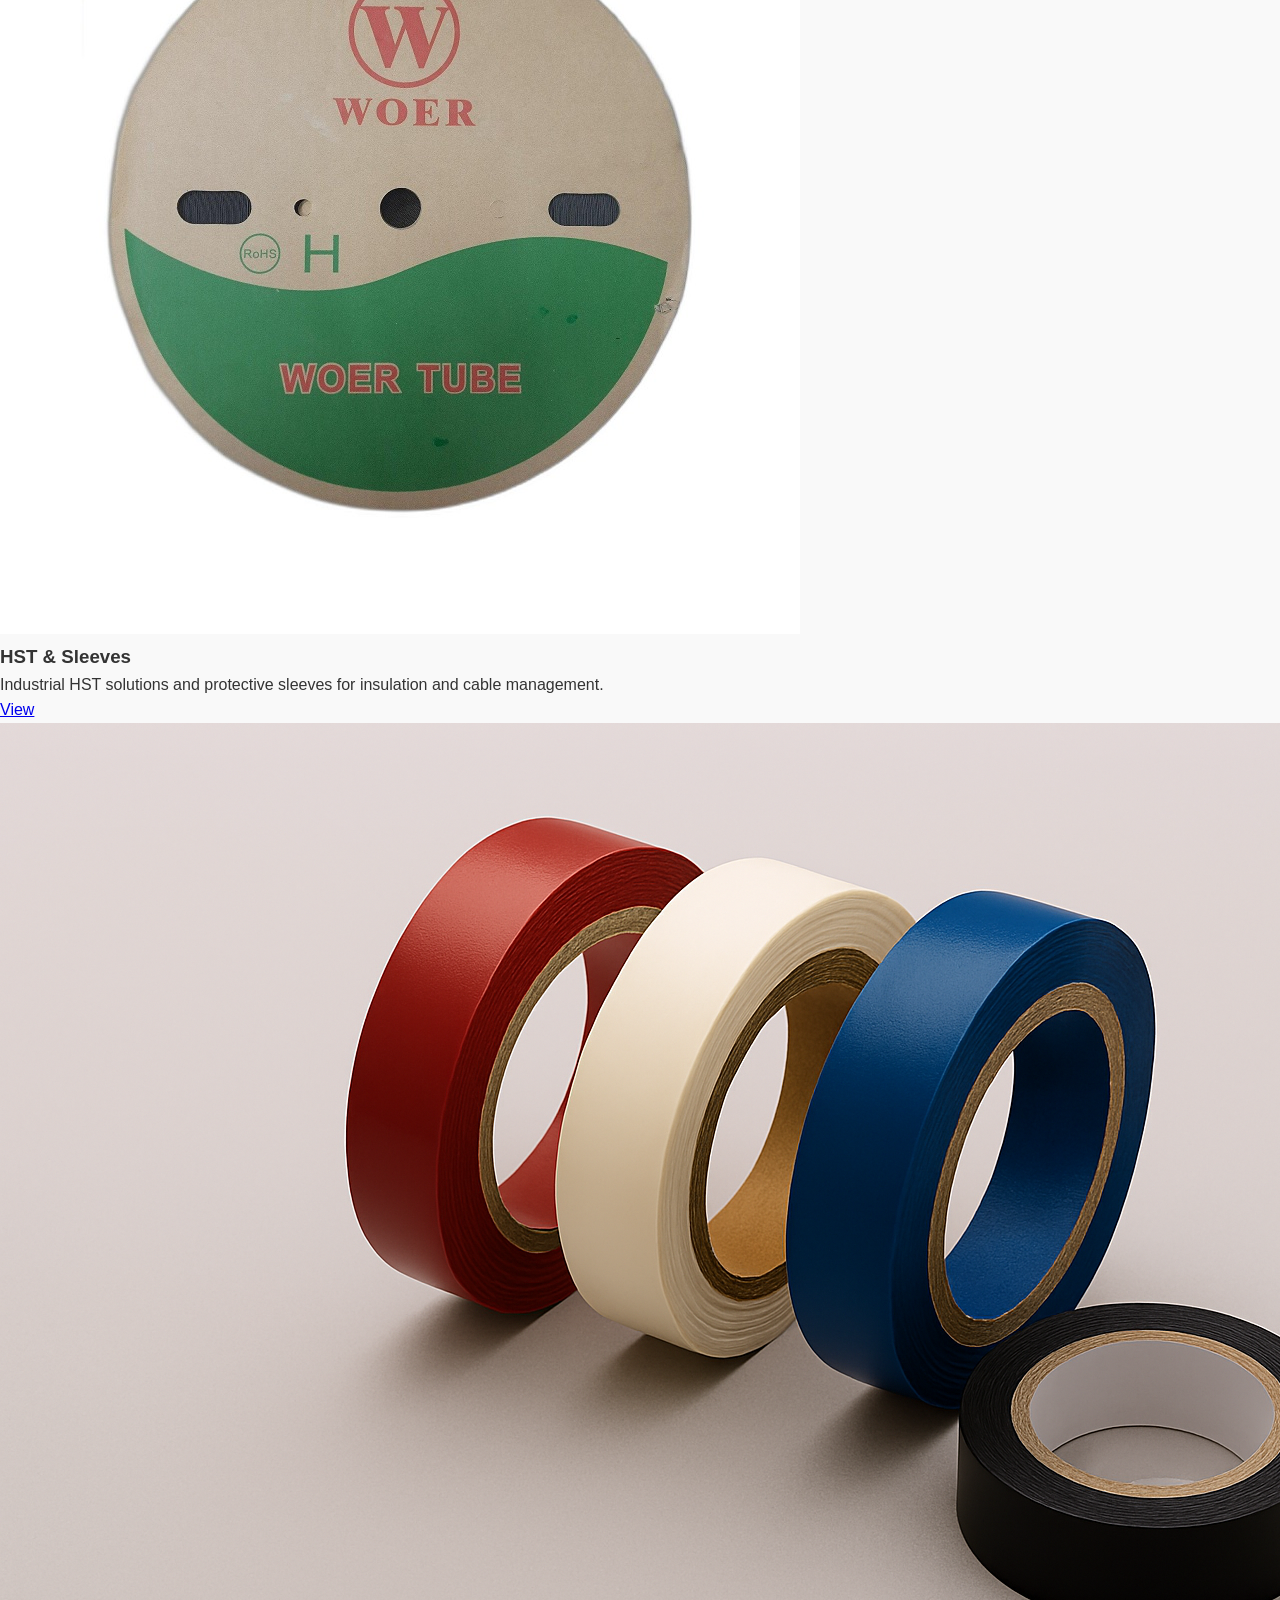
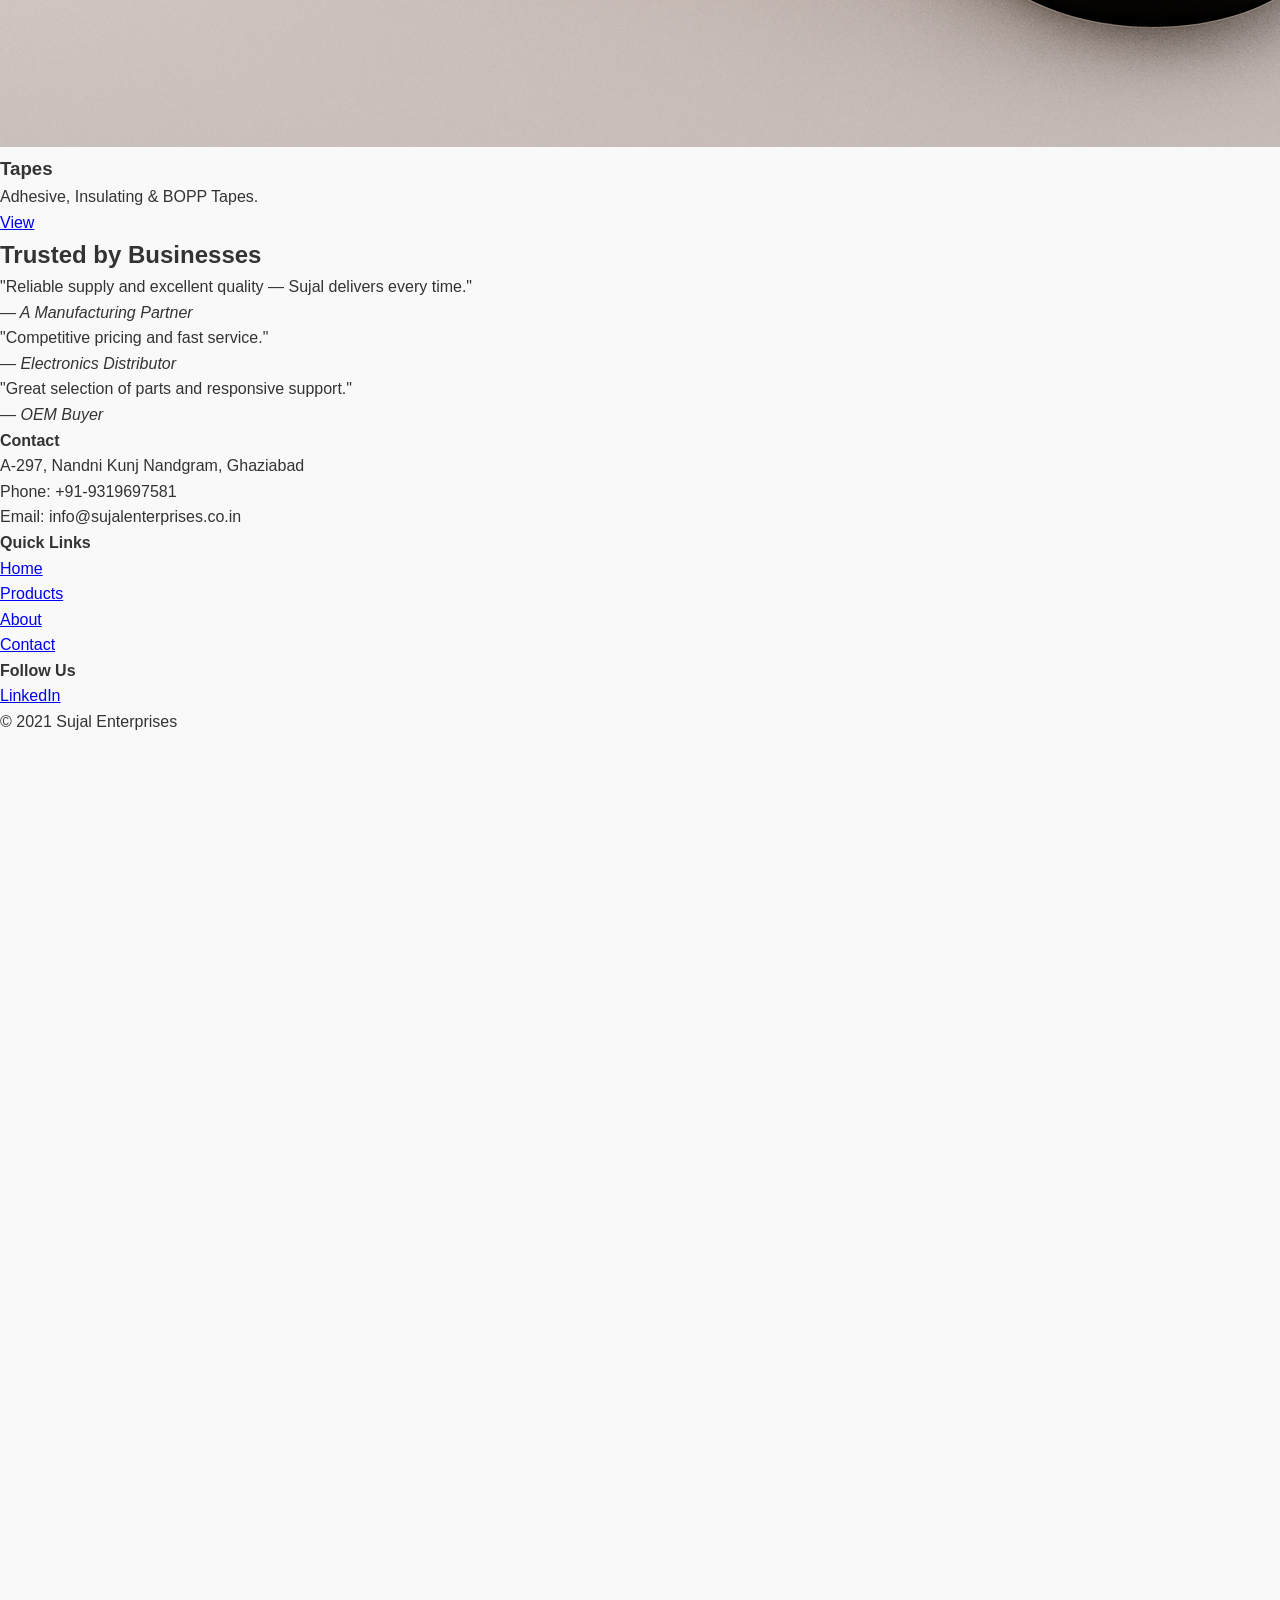
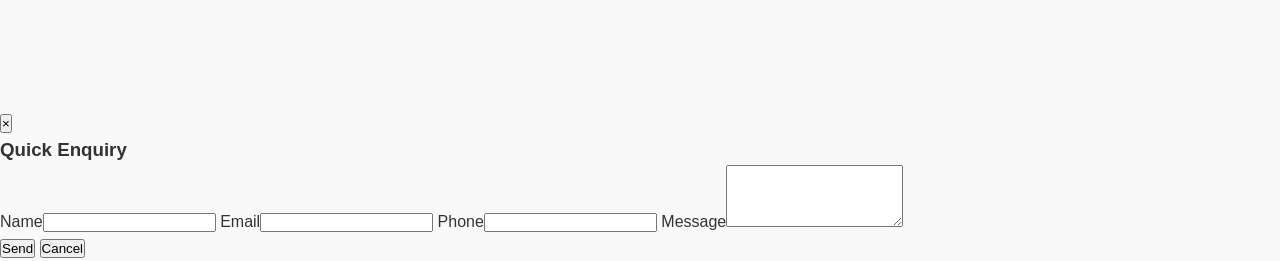
==== commit 39f0ce31: "Revert index.html to previous version (remove recent malformed header markup)" ====
--- a/index.html
+++ b/index.html
@@ -137,13 +137,13 @@
 
   <a href="https://wa.me/919319697581?text=Hello%2C%20I%20would%20like%20to%20inquire%20about%20your%20products" class="whatsapp-button" target="_blank" rel="noopener noreferrer">
     <span class="icon" aria-hidden="true">
-      <svg viewBox="0 0 24 24" fill="none" xmlns="http://www.w3.org/2000/svg"><path d="M20.5 3.5A11.9 11.9 0 0012 1C6 1 1.5 5.6 1.5 11.3c0 2 .5 3.9 1.6 5.6L1 23l6.4-2.1c1.6.9 3.5 1.3 5.6 1.3 6 0 10.5-..."/></svg>
+      <svg viewBox="0 0 24 24" fill="none" xmlns="http://www.w3.org/2000/svg"><path d="M20.5 3.5A11.9 11.9 0 0012 1C6 1 1.5 5.6 1.5 11.3c0 2 .5 3.9 1.6 5.6L1 23l6.4-2.1c1.6.9 3.5 1.3 5.6 1.3 6 0 [...]
     </span>
     <span class="text">WhatsApp</span>
   </a>
   <a href="enquiry.html" class="quick-inquiry">
     <span class="icon" aria-hidden="true">
-      <svg viewBox="0 0 24 24" fill="none" xmlns="http://www.w3.org/2000/svg"><path d="M3 17.25V21h3.75L17.81 9.94l-3.75-3.75L3 17.25zM20.71 7.04a1 1 0 000-1.41l-2.34-2.34a1 1 0 00-1.41 0l-1.83 1.83 3..."/></svg>
+      <svg viewBox="0 0 24 24" fill="none" xmlns="http://www.w3.org/2000/svg"><path d="M3 17.25V21h3.75L17.81 9.94l-3.75-3.75L3 17.25zM20.71 7.04a1 1 0 000-1.41l-2.34-2.34a1 1 0 00-1.41 0l-1.83 1[...]
     </span>
     <span class="text">Quick Inquiry</span>
   </a>
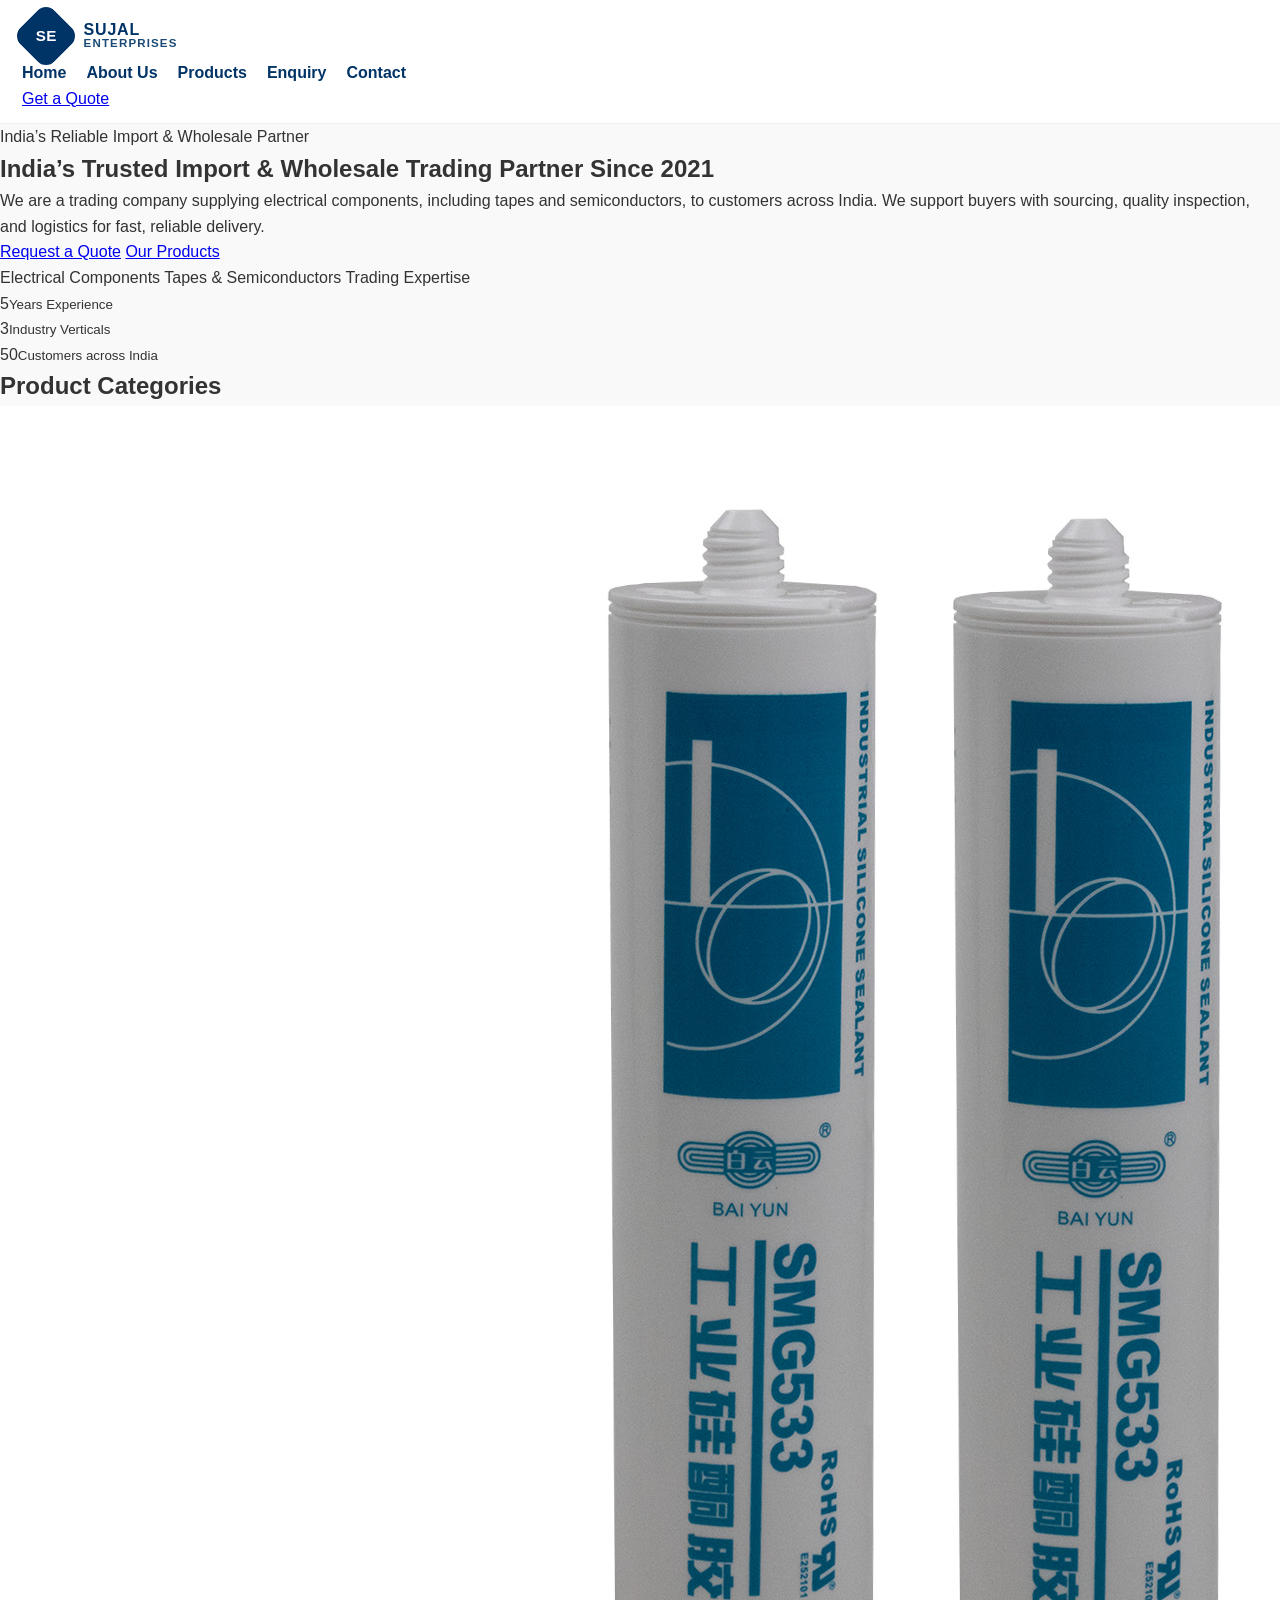
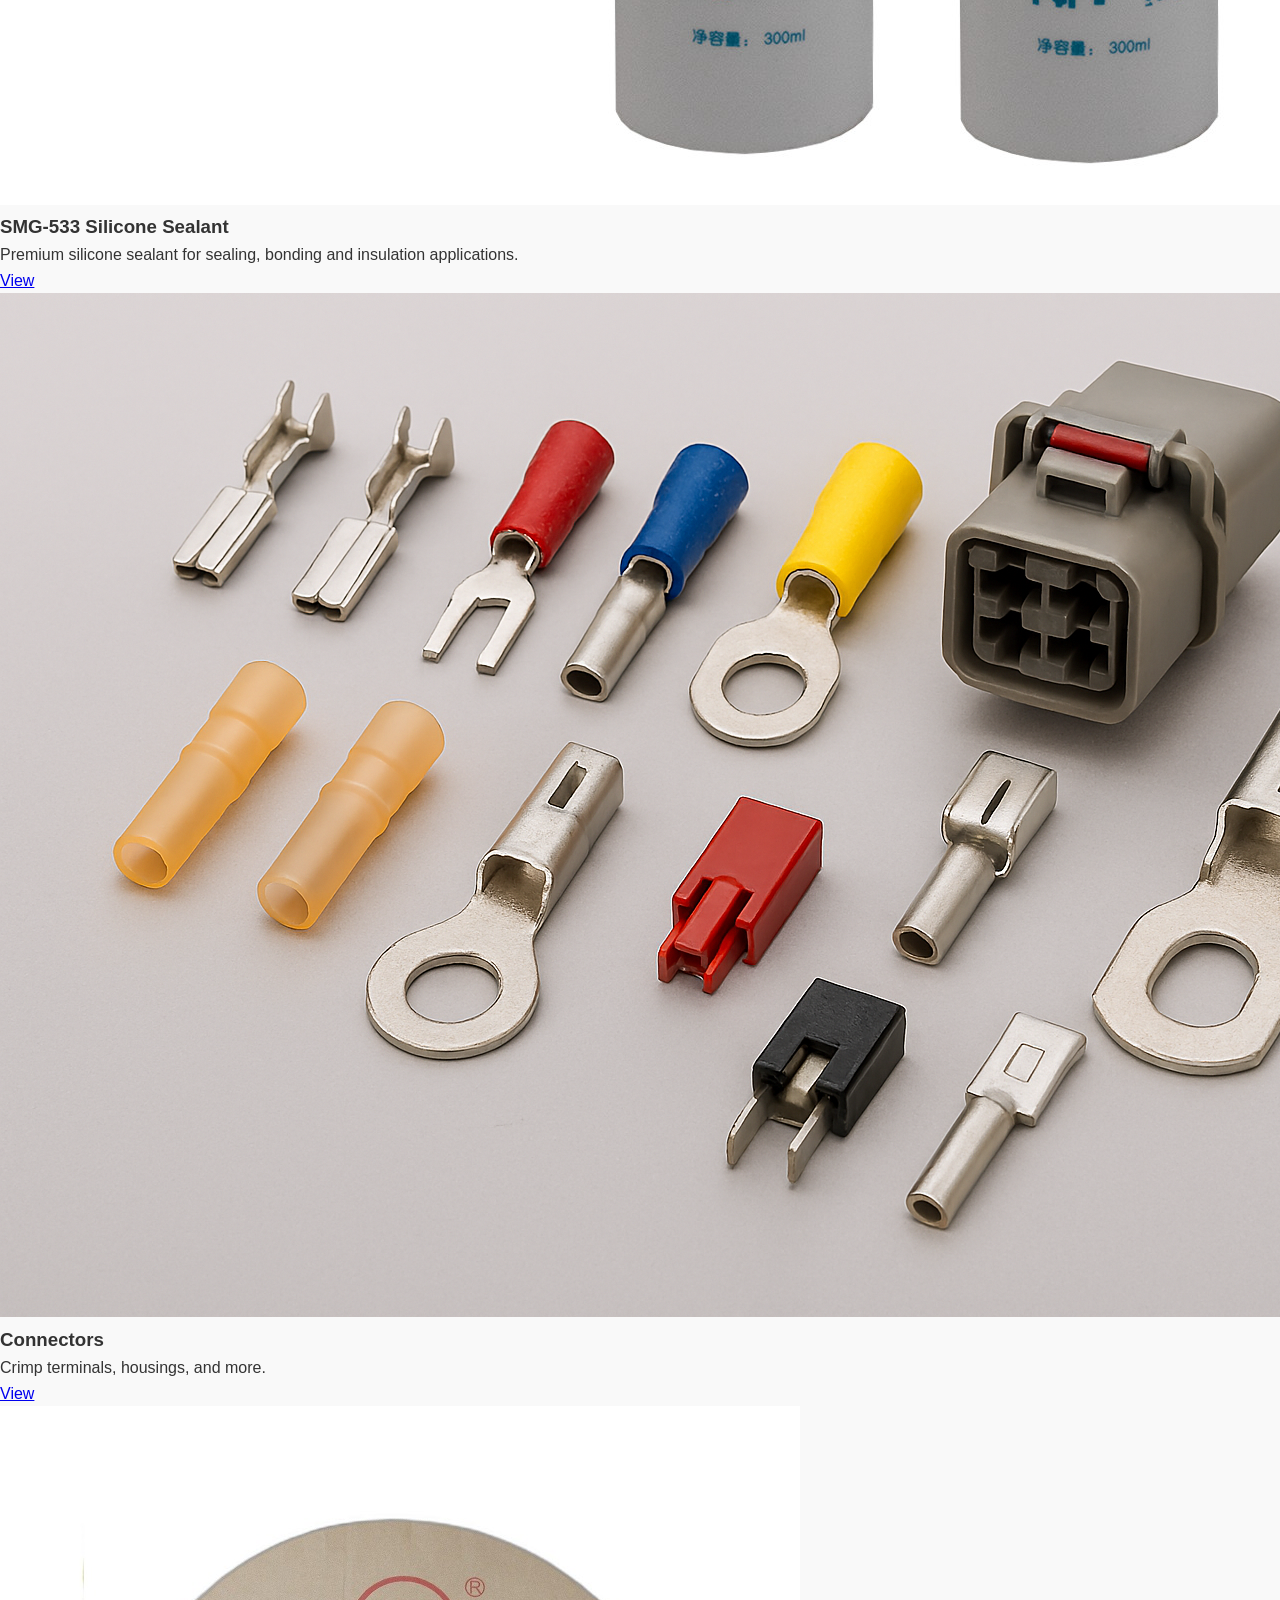
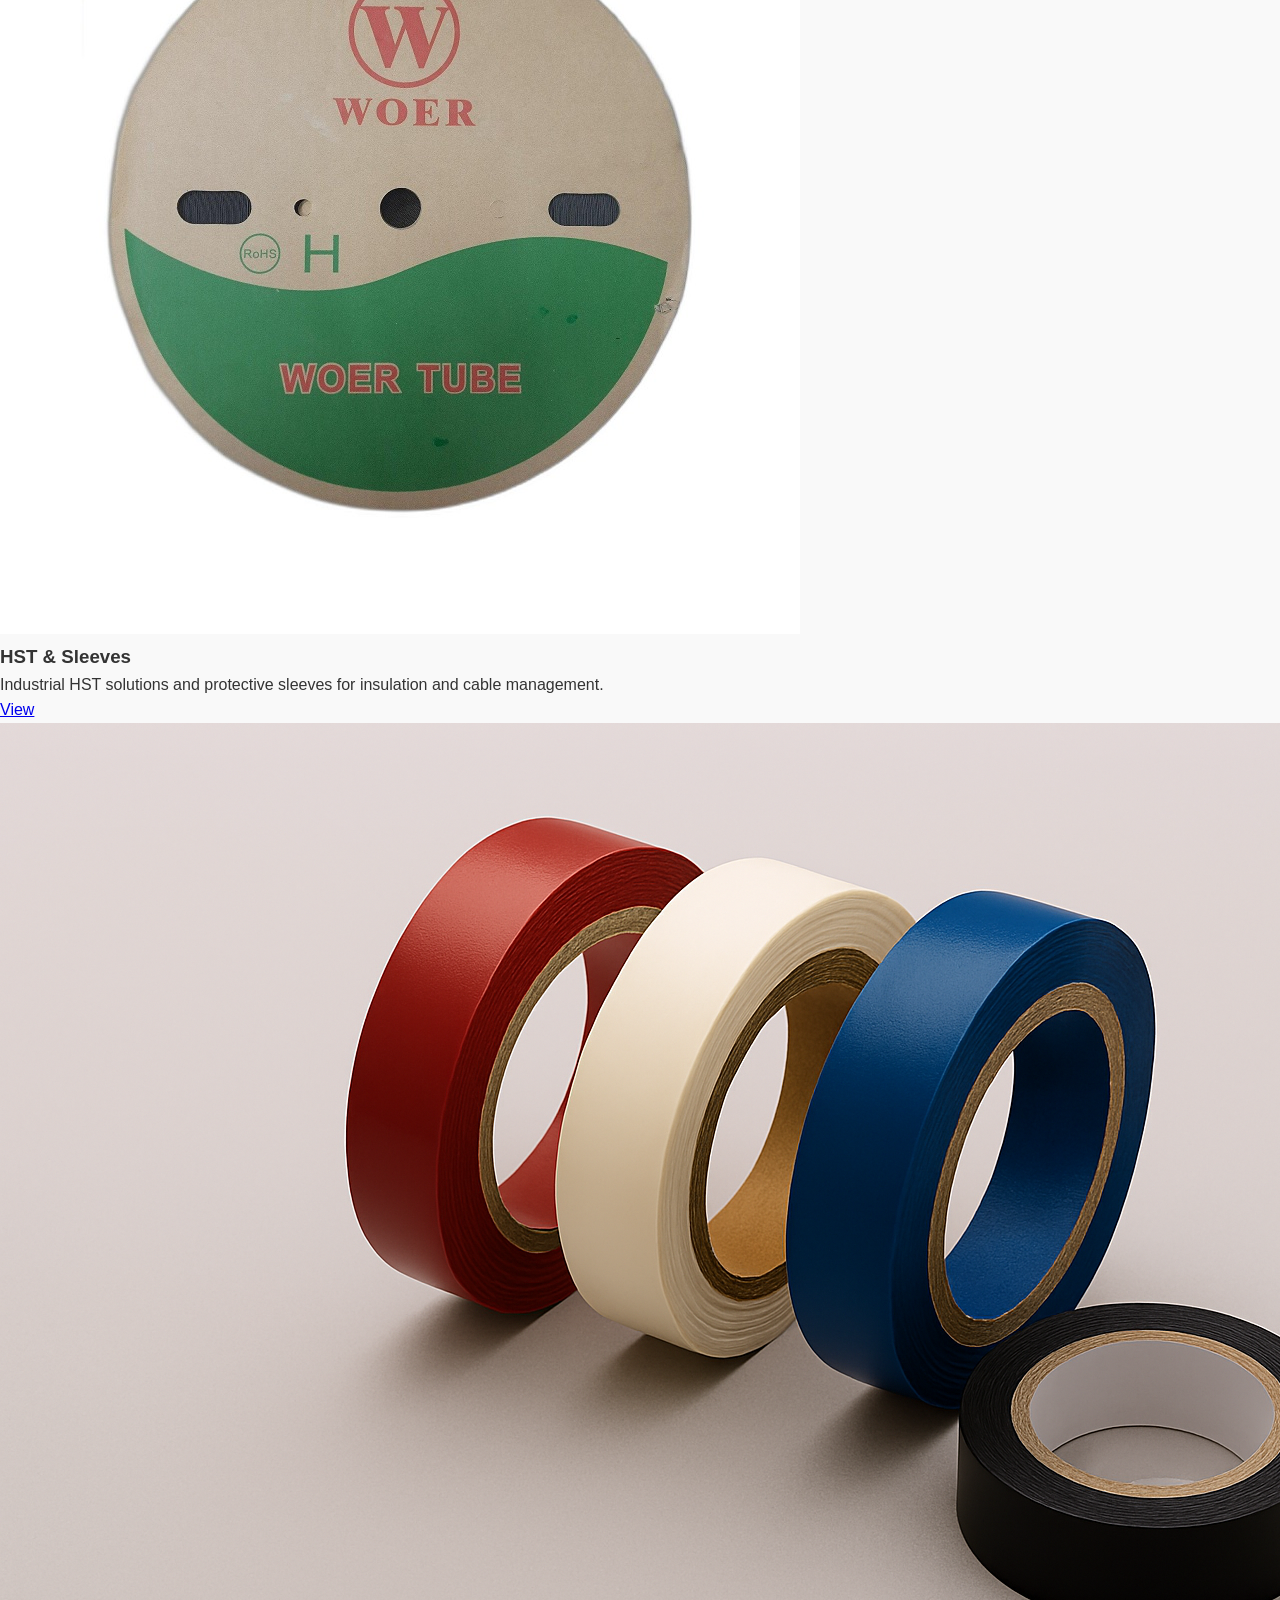
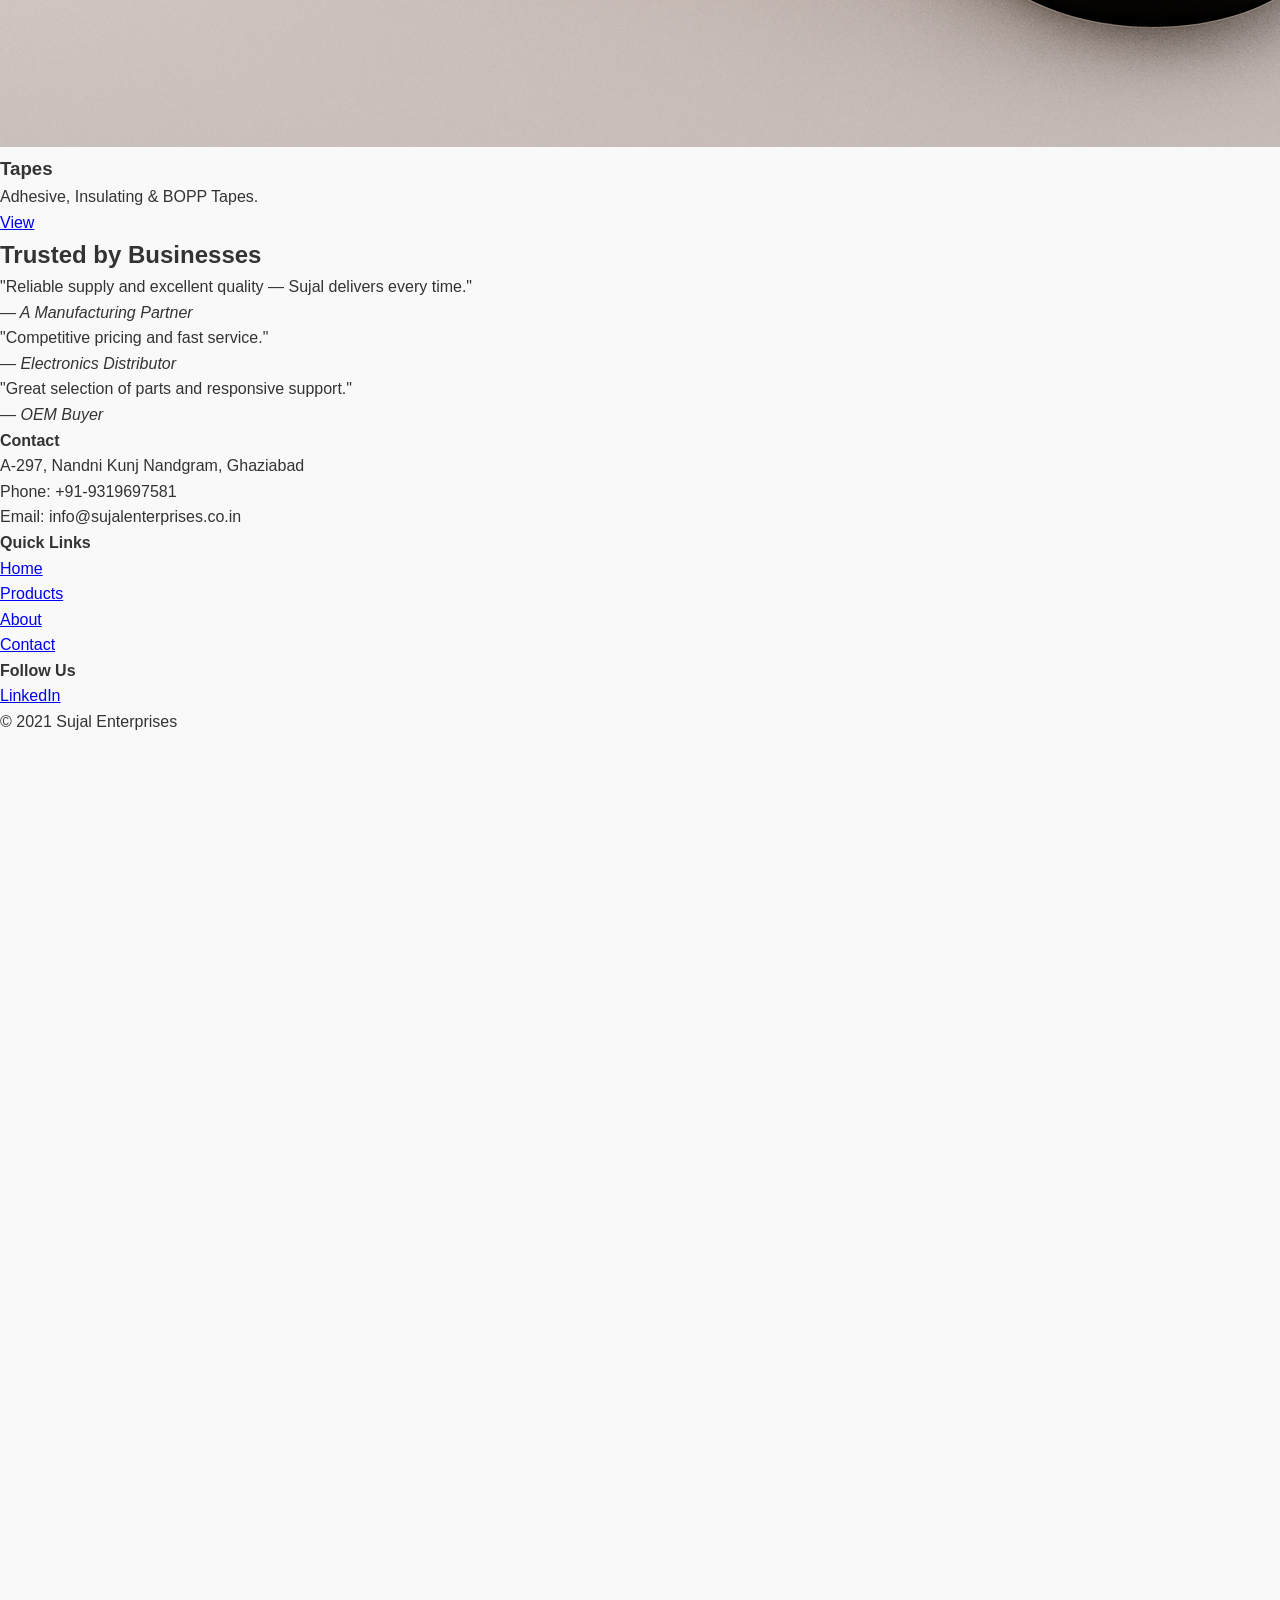
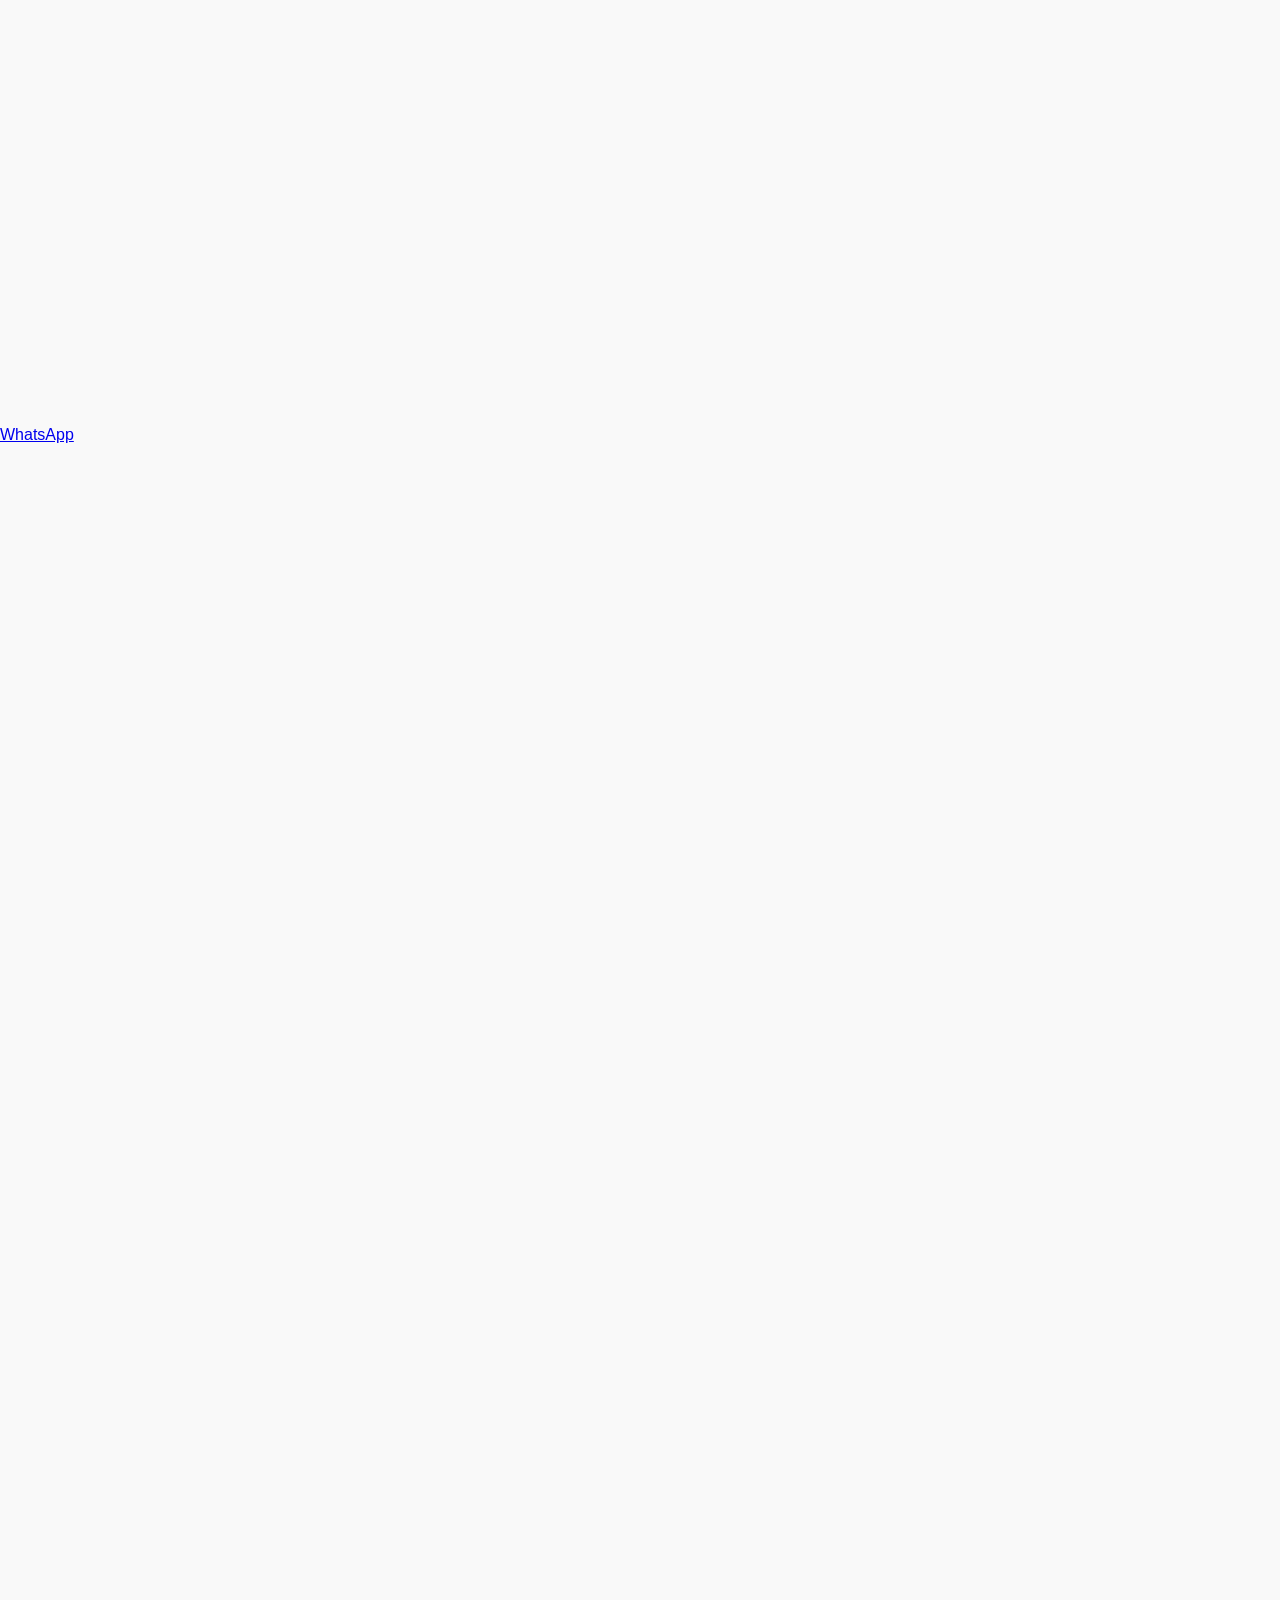
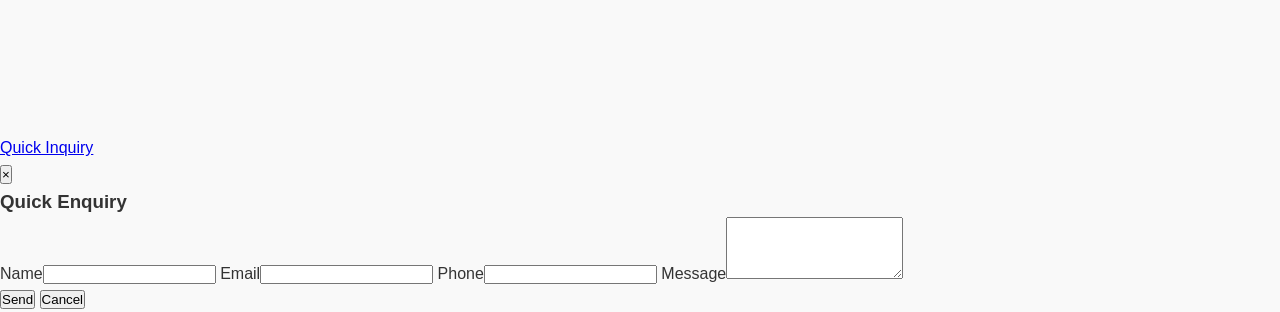
==== commit 6508b34d: "Fix malformed logo HTML and tighten the logo suffix spacing to prevent overflow on the homepage." ====
--- a/index.html
+++ b/index.html
@@ -9,7 +9,13 @@
 <body>
   <header>
     <div class="header-inner container">
-      <a href="index.html" class="site-logo"><span class="logo-mark"><span>SE</span></span><span class="logo-text"><span class="logo-name">SUJAL</span><span class="logo-suffix">ENTERPRISES</span></span></a>
+      <a href="index.html" class="site-logo" aria-label="Sujal Enterprises Home">
+        <span class="logo-mark"><span>SE</span></span>
+        <span class="logo-text">
+          <span class="logo-name">SUJAL</span>
+          <span class="logo-suffix">ENTERPRISES</span>
+        </span>
+      </a>
       <nav aria-label="Primary">
         <ul>
           <li><a href="index.html">Home</a></li>
@@ -30,8 +36,8 @@
   <section class="hero-section">
     <div class="hero-wrapper container">
       <div class="hero-copy">
-        <span class="eyebrow">India’s Reliable Import & Wholesale Partner</span>
-        <h1>India’s Trusted Import & Wholesale Trading Partner Since 2021</h1>
+        <span class="eyebrow">India’s Reliable Import &amp; Wholesale Partner</span>
+        <h1>India’s Trusted Import &amp; Wholesale Trading Partner Since 2021</h1>
         <p>We are a trading company supplying electrical components, including tapes and semiconductors, to customers across India. We support buyers with sourcing, quality inspection, and logistics for fast, reliable delivery.</p>
 
         <div class="hero-actions">
@@ -66,21 +72,22 @@
           <p>Premium silicone sealant for sealing, bonding and insulation applications.</p>
           <a href="silicone-sealant.html">View</a>
         </article>
-        <article class="card">          <img src="product1.png" alt="Connectors">
+        <article class="card">
+          <img src="product1.png" alt="Connectors">
           <h3>Connectors</h3>
           <p>Crimp terminals, housings, and more.</p>
           <a href="connectors.html">View</a>
         </article>
         <article class="card">
-          <img src="hstwoer.jpg" alt="HST & Sleeves">
-          <h3>HST & Sleeves</h3>
+          <img src="hstwoer.jpg" alt="HST &amp; Sleeves">
+          <h3>HST &amp; Sleeves</h3>
           <p>Industrial HST solutions and protective sleeves for insulation and cable management.</p>
           <a href="wires.html">View</a>
         </article>
         <article class="card">
           <img src="product4.png" alt="Tapes">
           <h3>Tapes</h3>
-          <p>Adhesive, Insulating & BOPP Tapes.</p>
+          <p>Adhesive, Insulating &amp; BOPP Tapes.</p>
           <a href="tapes.html">View</a>
         </article>
       </div>
@@ -137,13 +144,13 @@
 
   <a href="https://wa.me/919319697581?text=Hello%2C%20I%20would%20like%20to%20inquire%20about%20your%20products" class="whatsapp-button" target="_blank" rel="noopener noreferrer">
     <span class="icon" aria-hidden="true">
-      <svg viewBox="0 0 24 24" fill="none" xmlns="http://www.w3.org/2000/svg"><path d="M20.5 3.5A11.9 11.9 0 0012 1C6 1 1.5 5.6 1.5 11.3c0 2 .5 3.9 1.6 5.6L1 23l6.4-2.1c1.6.9 3.5 1.3 5.6 1.3 6 0 [...]
+      <svg viewBox="0 0 24 24" fill="none" xmlns="http://www.w3.org/2000/svg"><path d="M20.5 3.5A11.9 11.9 0 0012 1C6 1 1.5 5.6 1.5 11.3c0 2 .5 3.9 1.6 5.6L1 23l6.4-2.1c1.6.9 3.5 1.3 5.6 1.3 6 0 10.9-4.6 10.9-10.4 0-2.8-1.2-5.3-3.3-7.2zM12 18.2c-1.5 0-3-.4-4.3-1.2l-.3-.2-3.8 1.3 1.2-3.7-.2-.4A7.4 7.4 0 0112 4.7a7.4 7.4 0 010 14.8zm4.5-5.6c-.2-.1-1.3-.6-1.5-.7-.2-.1-.4-.1-.5.1-.1.2-.5.7-.6.8-.1.1-.3.2-.4.1-.2-.1-.8-.3-1.5-.9-.6-.5-1-1.1-1.1-1.3-.1-.2 0-.4.1-.5l.3-.4c.1-.1.1-.2.2-.3.1-.1.1-.2 0-.3l-.2-.5c-.1-.2-.4-.5-.7-.7-.2-.1-.4-.1-.5-.1h-.4c-.1 0-.3.1-.4.2-.2.2-.7.7-.7 1.8s.7 2.1.8 2.3c.1.1 1.4 2.2 3.4 3 .5.2.9.3 1.2.4.5.2.9.2 1.2.1.4-.1 1.3-.5 1.5-1 .2-.6.2-1 .1-1.1-.1-.2-.2-.2-.4-.3z"/></svg>
     </span>
     <span class="text">WhatsApp</span>
   </a>
   <a href="enquiry.html" class="quick-inquiry">
     <span class="icon" aria-hidden="true">
-      <svg viewBox="0 0 24 24" fill="none" xmlns="http://www.w3.org/2000/svg"><path d="M3 17.25V21h3.75L17.81 9.94l-3.75-3.75L3 17.25zM20.71 7.04a1 1 0 000-1.41l-2.34-2.34a1 1 0 00-1.41 0l-1.83 1[...]
+      <svg viewBox="0 0 24 24" fill="none" xmlns="http://www.w3.org/2000/svg"><path d="M3 17.25V21h3.75L17.81 9.94l-3.75-3.75L3 17.25zM20.71 7.04a1 1 0 000-1.41l-2.34-2.34a1 1 0 00-1.41 0l-1.83 1.83 3.75 3.75 1.83-1.83z"/></svg>
     </span>
     <span class="text">Quick Inquiry</span>
   </a>
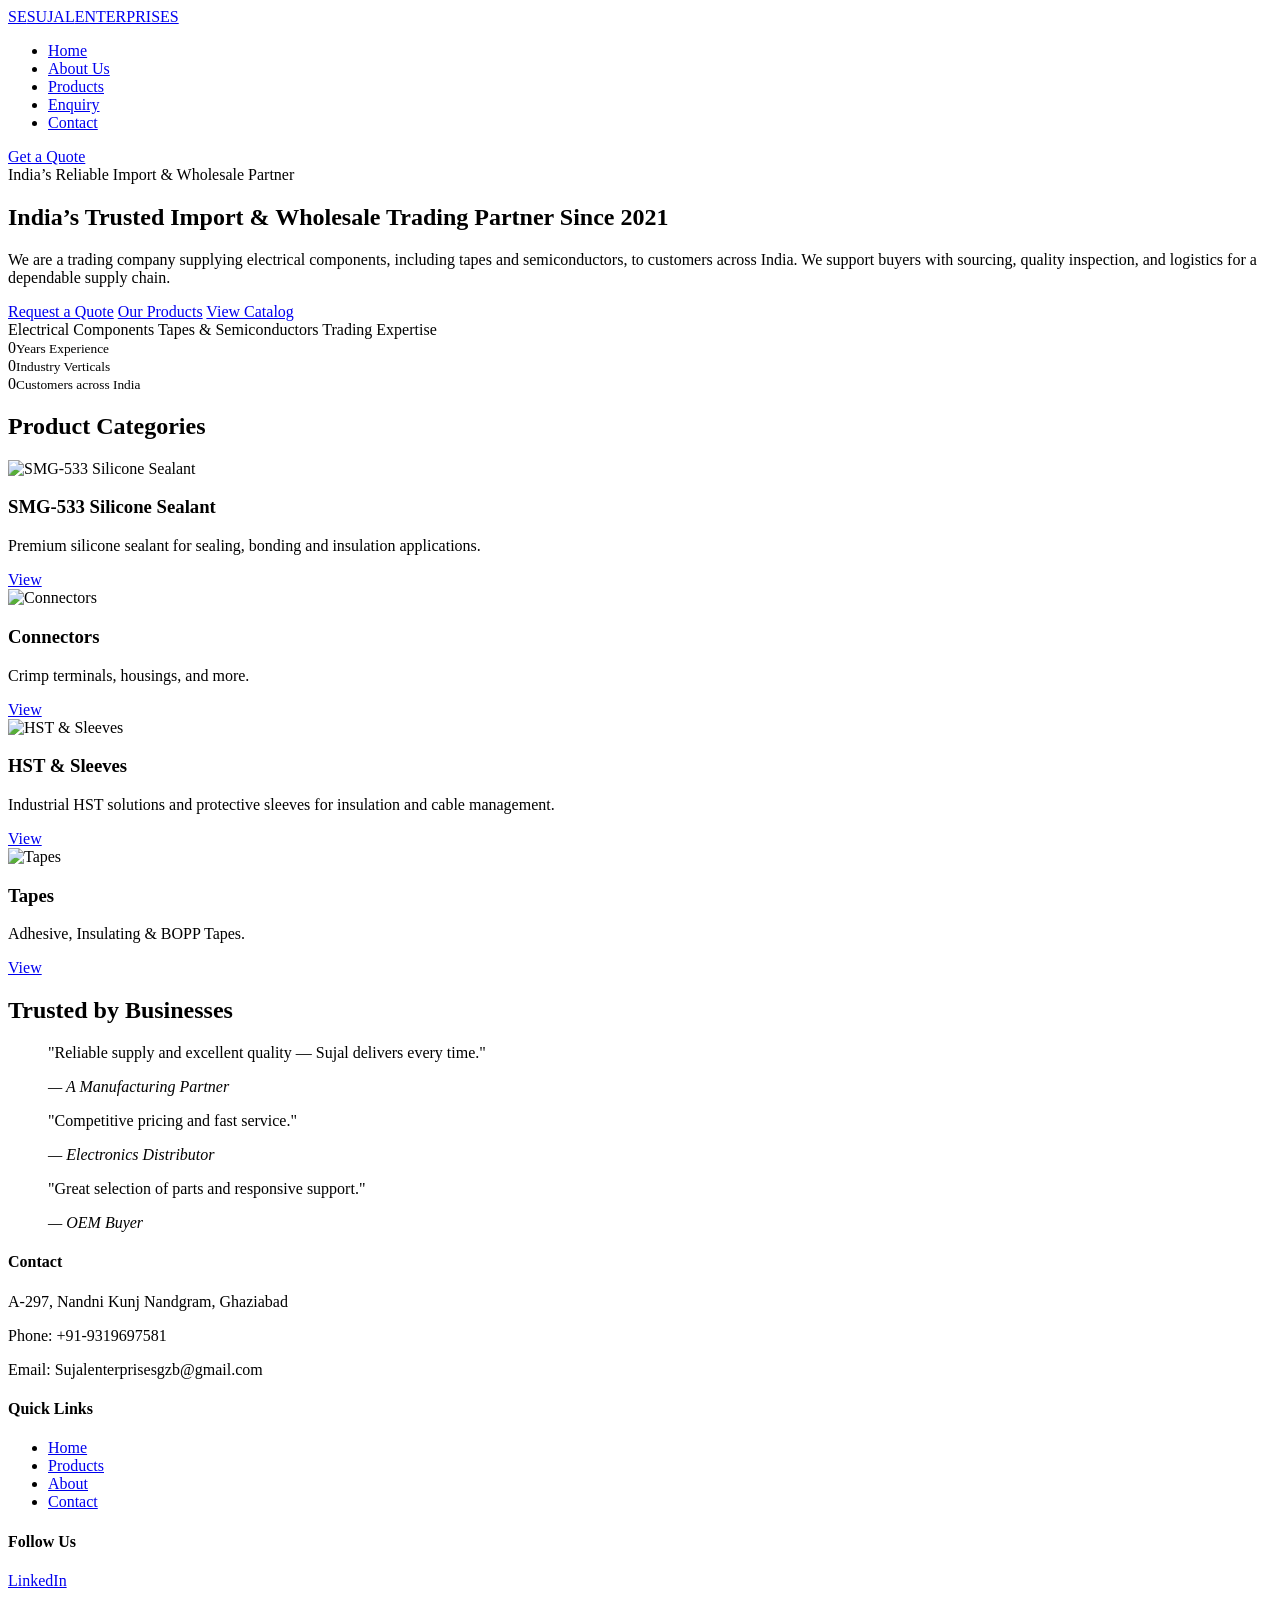
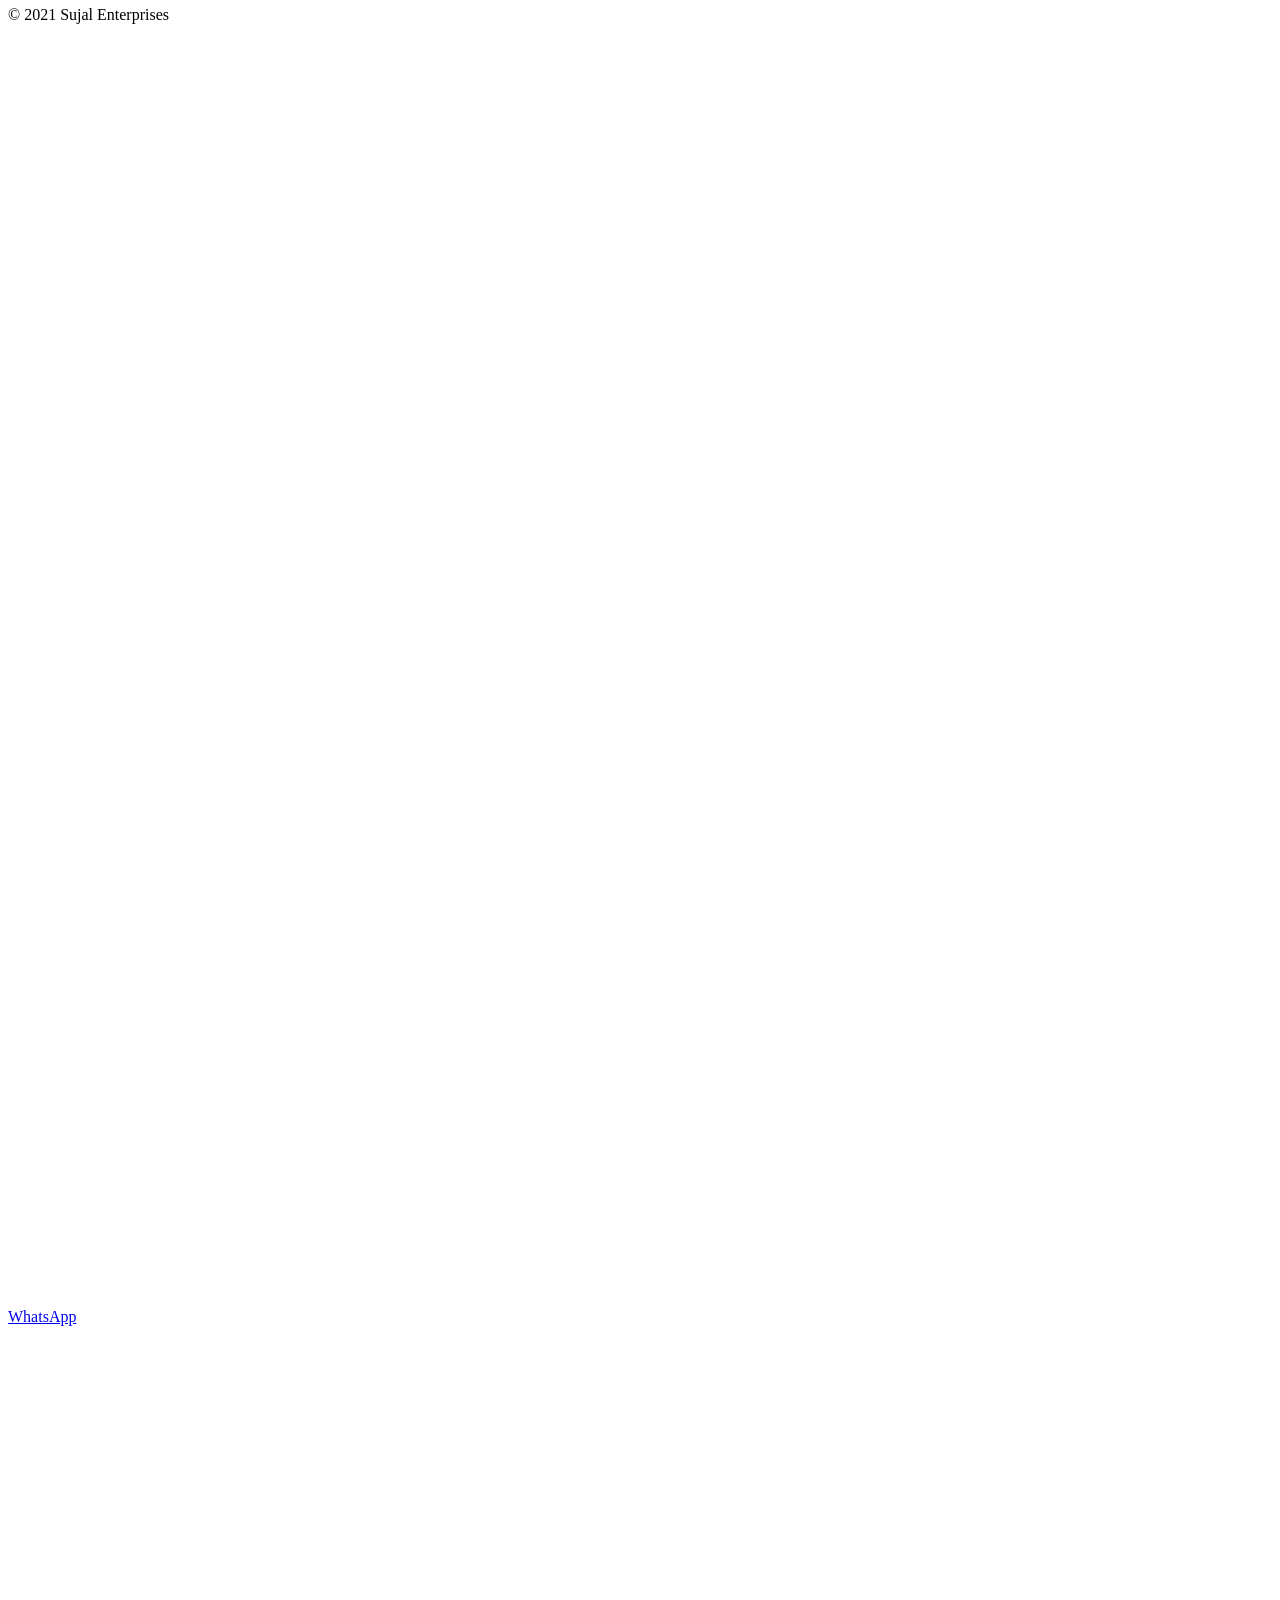
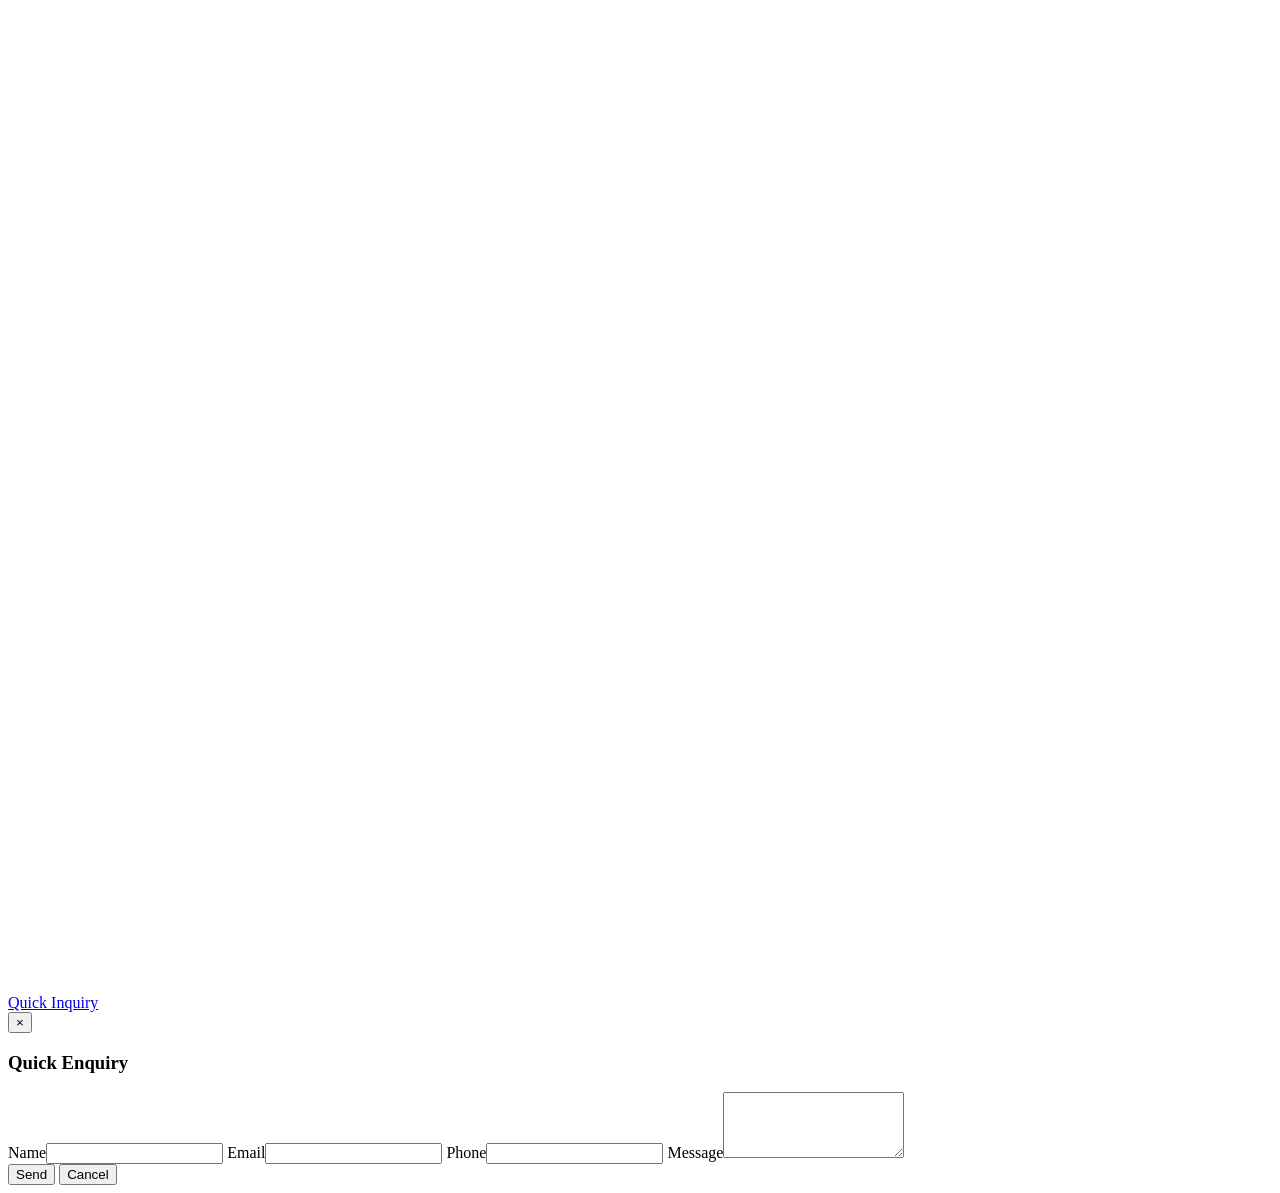
==== commit 571f9714: "Trying to revert DD" ====
--- a/index.html
+++ b/index.html
@@ -4,18 +4,12 @@
   <meta charset="UTF-8">
   <meta name="viewport" content="width=device-width, initial-scale=1">
   <title>Sujal Enterprises</title>
-  <link rel="stylesheet" href="style.css">
+  <link rel="stylesheet" href="css/style.css">
 </head>
 <body>
   <header>
     <div class="header-inner container">
-      <a href="index.html" class="site-logo" aria-label="Sujal Enterprises Home">
-        <span class="logo-mark"><span>SE</span></span>
-        <span class="logo-text">
-          <span class="logo-name">SUJAL</span>
-          <span class="logo-suffix">ENTERPRISES</span>
-        </span>
-      </a>
+      <a href="index.html" class="site-logo"><span class="logo-mark"><span>SE</span></span><span class="logo-text"><span class="logo-name">SUJAL</span><span class="logo-suffix">ENTERPRISES</span></span></a>
       <nav aria-label="Primary">
         <ul>
           <li><a href="index.html">Home</a></li>
@@ -36,13 +30,14 @@
   <section class="hero-section">
     <div class="hero-wrapper container">
       <div class="hero-copy">
-        <span class="eyebrow">India’s Reliable Import &amp; Wholesale Partner</span>
-        <h1>India’s Trusted Import &amp; Wholesale Trading Partner Since 2021</h1>
-        <p>We are a trading company supplying electrical components, including tapes and semiconductors, to customers across India. We support buyers with sourcing, quality inspection, and logistics for fast, reliable delivery.</p>
+        <span class="eyebrow">India’s Reliable Import & Wholesale Partner</span>
+        <h1>India’s Trusted Import & Wholesale Trading Partner Since 2021</h1>
+        <p>We are a trading company supplying electrical components, including tapes and semiconductors, to customers across India. We support buyers with sourcing, quality inspection, and logistics for a dependable supply chain.</p>
 
         <div class="hero-actions">
           <a class="btn primary" href="enquiry.html">Request a Quote</a>
           <a class="btn secondary" href="products.html">Our Products</a>
+          <a class="btn secondary" href="printable-catalog.html">View Catalog</a>
         </div>
 
         <div class="hero-badges">
@@ -67,27 +62,26 @@
       <h2>Product Categories</h2>
       <div class="grid">
         <article class="card">
-          <img src="SMG533.jpg" alt="SMG-533 Silicone Sealant">
+          <img src="images/SMG533.jpg" alt="SMG-533 Silicone Sealant">
           <h3>SMG-533 Silicone Sealant</h3>
           <p>Premium silicone sealant for sealing, bonding and insulation applications.</p>
           <a href="silicone-sealant.html">View</a>
         </article>
-        <article class="card">
-          <img src="product1.png" alt="Connectors">
+        <article class="card">          <img src="images/product1.png" alt="Connectors">
           <h3>Connectors</h3>
           <p>Crimp terminals, housings, and more.</p>
           <a href="connectors.html">View</a>
         </article>
         <article class="card">
-          <img src="hstwoer.jpg" alt="HST &amp; Sleeves">
-          <h3>HST &amp; Sleeves</h3>
+          <img src="images/hstwoer.jpg" alt="HST & Sleeves">
+          <h3>HST & Sleeves</h3>
           <p>Industrial HST solutions and protective sleeves for insulation and cable management.</p>
           <a href="wires.html">View</a>
         </article>
         <article class="card">
-          <img src="product4.png" alt="Tapes">
+          <img src="images/product4.png" alt="Tapes">
           <h3>Tapes</h3>
-          <p>Adhesive, Insulating &amp; BOPP Tapes.</p>
+          <p>Adhesive, Insulating & BOPP Tapes.</p>
           <a href="tapes.html">View</a>
         </article>
       </div>
@@ -121,7 +115,7 @@
         <h4>Contact</h4>
         <p>A-297, Nandni Kunj Nandgram, Ghaziabad</p>
         <p>Phone: +91-9319697581</p>
-        <p>Email: info@sujalenterprises.co.in</p>
+        <p>Email: Sujalenterprisesgzb@gmail.com</p>
       </div>
       <div class="col">
         <h4>Quick Links</h4>
@@ -144,13 +138,13 @@
 
   <a href="https://wa.me/919319697581?text=Hello%2C%20I%20would%20like%20to%20inquire%20about%20your%20products" class="whatsapp-button" target="_blank" rel="noopener noreferrer">
     <span class="icon" aria-hidden="true">
-      <svg viewBox="0 0 24 24" fill="none" xmlns="http://www.w3.org/2000/svg"><path d="M20.5 3.5A11.9 11.9 0 0012 1C6 1 1.5 5.6 1.5 11.3c0 2 .5 3.9 1.6 5.6L1 23l6.4-2.1c1.6.9 3.5 1.3 5.6 1.3 6 0 10.9-4.6 10.9-10.4 0-2.8-1.2-5.3-3.3-7.2zM12 18.2c-1.5 0-3-.4-4.3-1.2l-.3-.2-3.8 1.3 1.2-3.7-.2-.4A7.4 7.4 0 0112 4.7a7.4 7.4 0 010 14.8zm4.5-5.6c-.2-.1-1.3-.6-1.5-.7-.2-.1-.4-.1-.5.1-.1.2-.5.7-.6.8-.1.1-.3.2-.4.1-.2-.1-.8-.3-1.5-.9-.6-.5-1-1.1-1.1-1.3-.1-.2 0-.4.1-.5l.3-.4c.1-.1.1-.2.2-.3.1-.1.1-.2 0-.3l-.2-.5c-.1-.2-.4-.5-.7-.7-.2-.1-.4-.1-.5-.1h-.4c-.1 0-.3.1-.4.2-.2.2-.7.7-.7 1.8s.7 2.1.8 2.3c.1.1 1.4 2.2 3.4 3 .5.2.9.3 1.2.4.5.2.9.2 1.2.1.4-.1 1.3-.5 1.5-1 .2-.6.2-1 .1-1.1-.1-.2-.2-.2-.4-.3z"/></svg>
+      <svg viewBox="0 0 24 24" fill="none" xmlns="http://www.w3.org/2000/svg"><path d="M20.5 3.5A11.9 11.9 0 0012 1C6 1 1.5 5.6 1.5 11.3c0 2 .5 3.9 1.6 5.6L1 23l6.4-2.1c1.6.9 3.5 1.3 5.6 1.3 6 0 10.5-4.6 10.5-10.3 0-1.8-.5-3.4-1.9-4.8z" fill="#fff" opacity="0.06"/><path d="M17.6 14.2c-.4-.2-2.4-1.2-2.8-1.3-.4-.1-.7-.1-1 0-.2.1-.4.2-.6.4-.2.2-.4.3-1 .2-.6-.1-1.9-.7-3.6-2.2-1.3-1.2-1.1-2 .2-2.6.4-.2.9-.5 1-.6.1 0 .2-.2.3-.4.1-.2 0-.4-.1-.6-.1-.2-.9-2.1-1.2-2.9-.3-.8-.7-.6-1-.6-.3 0-.7 0-1.1 0-.4 0-1 .1-1.5.7-.5.6-1.6 1.6-1.6 3.9 0 2.4 1.6 4.7 3.2 6.1 1.8 1.5 3.2 1.7 3.9 1.9.6.2 1.9.6 3.2 0 1.3-.6 2.9-1.5 3.3-3 .4-1.6-.3-2.1-.9-2.5z" fill="#fff"/></svg>
     </span>
     <span class="text">WhatsApp</span>
   </a>
   <a href="enquiry.html" class="quick-inquiry">
     <span class="icon" aria-hidden="true">
-      <svg viewBox="0 0 24 24" fill="none" xmlns="http://www.w3.org/2000/svg"><path d="M3 17.25V21h3.75L17.81 9.94l-3.75-3.75L3 17.25zM20.71 7.04a1 1 0 000-1.41l-2.34-2.34a1 1 0 00-1.41 0l-1.83 1.83 3.75 3.75 1.83-1.83z"/></svg>
+      <svg viewBox="0 0 24 24" fill="none" xmlns="http://www.w3.org/2000/svg"><path d="M3 17.25V21h3.75L17.81 9.94l-3.75-3.75L3 17.25zM20.71 7.04a1 1 0 000-1.41l-2.34-2.34a1 1 0 00-1.41 0l-1.83 1.83 3.75 3.75 1.83-1.83z" fill="#fff"/></svg>
     </span>
     <span class="text">Quick Inquiry</span>
   </a>
@@ -174,6 +168,6 @@
     </div>
   </div>
 
-  <script src="script.js" defer></script>
+  <script src="js/script.js" defer></script>
 </body>
 </html>
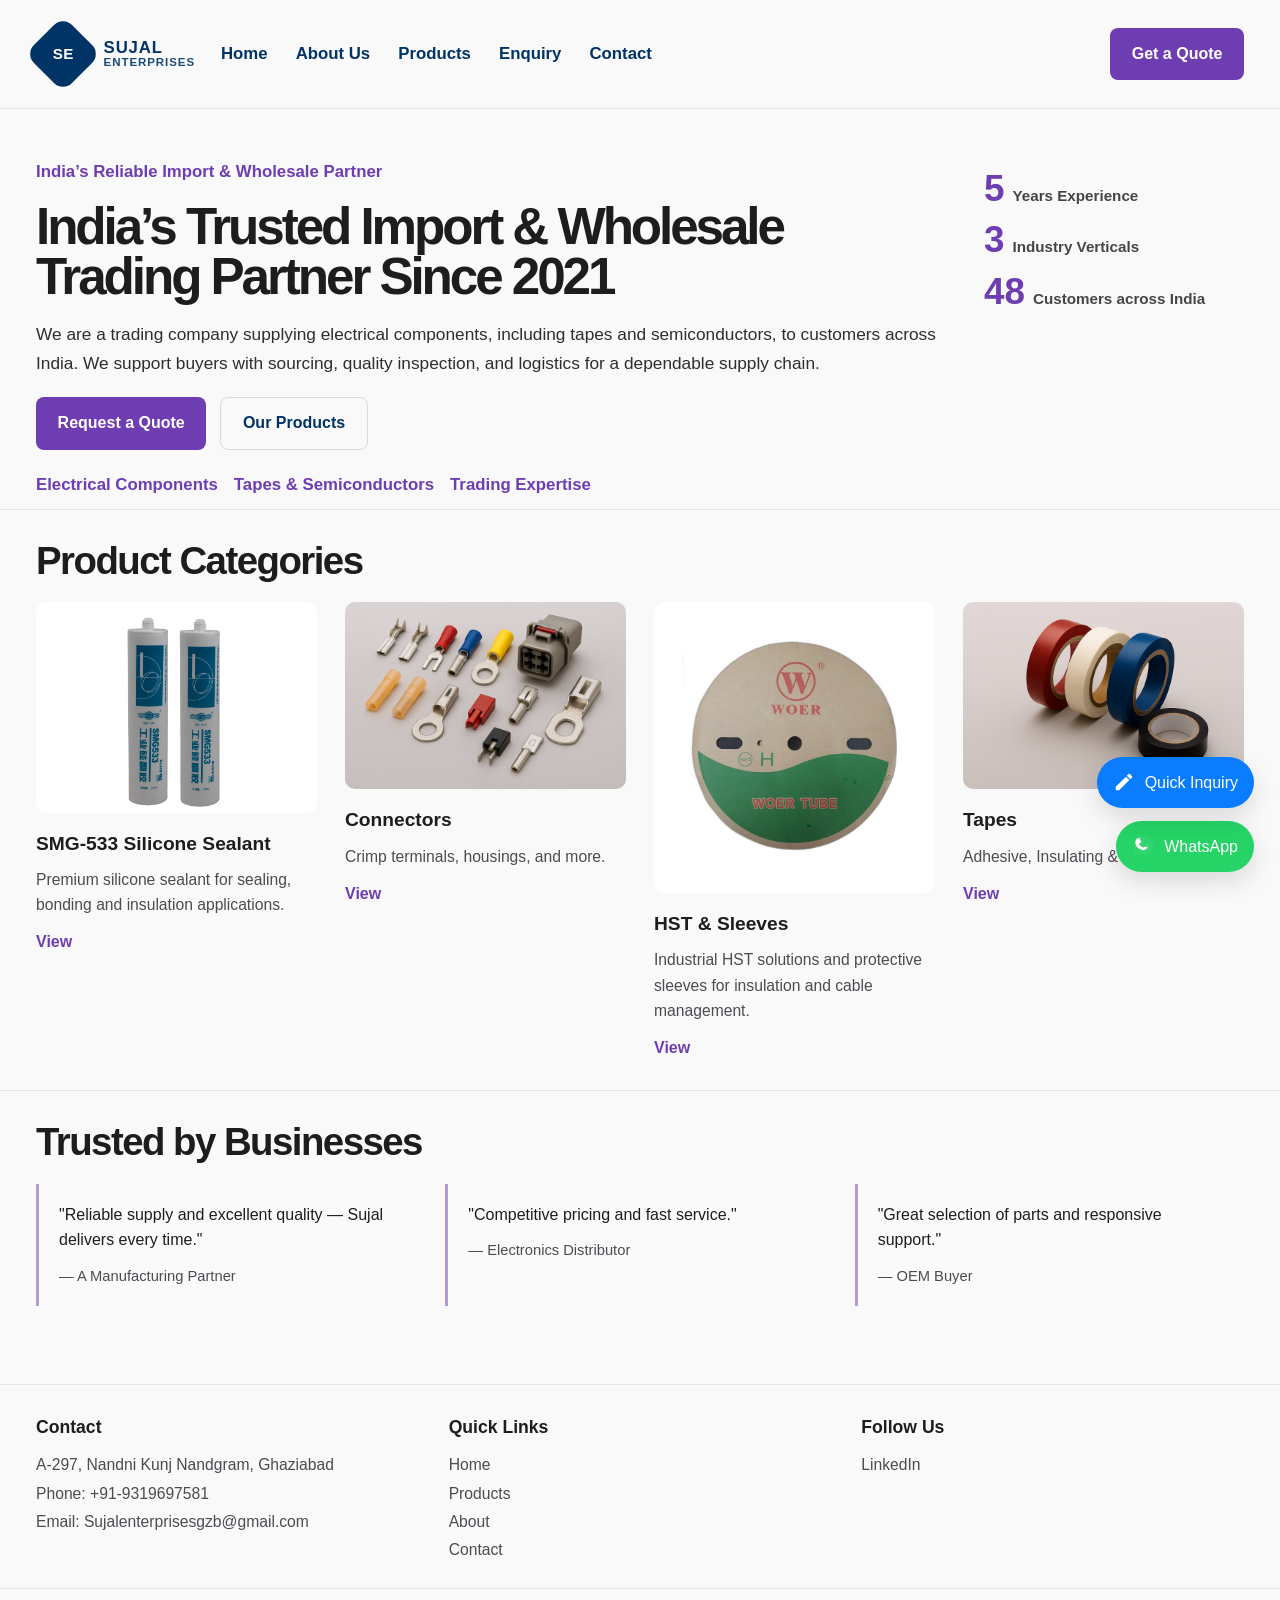
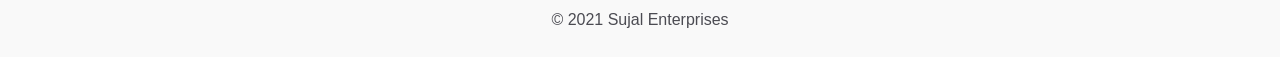
==== commit bd6a11ca: "TRY" ====
--- a/index.html
+++ b/index.html
@@ -4,7 +4,7 @@
   <meta charset="UTF-8">
   <meta name="viewport" content="width=device-width, initial-scale=1">
   <title>Sujal Enterprises</title>
-  <link rel="stylesheet" href="css/style.css">
+  <link rel="stylesheet" href="style.css">
 </head>
 <body>
   <header>
@@ -37,7 +37,6 @@
         <div class="hero-actions">
           <a class="btn primary" href="enquiry.html">Request a Quote</a>
           <a class="btn secondary" href="products.html">Our Products</a>
-          <a class="btn secondary" href="printable-catalog.html">View Catalog</a>
         </div>
 
         <div class="hero-badges">
@@ -62,24 +61,24 @@
       <h2>Product Categories</h2>
       <div class="grid">
         <article class="card">
-          <img src="images/SMG533.jpg" alt="SMG-533 Silicone Sealant">
+          <img src="SMG533.jpg" alt="SMG-533 Silicone Sealant">
           <h3>SMG-533 Silicone Sealant</h3>
           <p>Premium silicone sealant for sealing, bonding and insulation applications.</p>
           <a href="silicone-sealant.html">View</a>
         </article>
-        <article class="card">          <img src="images/product1.png" alt="Connectors">
+        <article class="card">          <img src="product1.png" alt="Connectors">
           <h3>Connectors</h3>
           <p>Crimp terminals, housings, and more.</p>
           <a href="connectors.html">View</a>
         </article>
         <article class="card">
-          <img src="images/hstwoer.jpg" alt="HST & Sleeves">
+          <img src="hstwoer.jpg" alt="HST & Sleeves">
           <h3>HST & Sleeves</h3>
           <p>Industrial HST solutions and protective sleeves for insulation and cable management.</p>
           <a href="wires.html">View</a>
         </article>
         <article class="card">
-          <img src="images/product4.png" alt="Tapes">
+          <img src="product4.png" alt="Tapes">
           <h3>Tapes</h3>
           <p>Adhesive, Insulating & BOPP Tapes.</p>
           <a href="tapes.html">View</a>
@@ -168,6 +167,6 @@
     </div>
   </div>
 
-  <script src="js/script.js" defer></script>
+  <script src="script.js" defer></script>
 </body>
 </html>
--- a/style.css
+++ b/style.css
@@ -0,0 +1,492 @@
+/* Reset some default browser styles */
+* {
+  margin: 0;
+  padding: 0;
+  box-sizing: border-box;
+}
+
+:root {
+  --brand-blue: #003366;
+  --brand-blue-soft: #1a4c88;
+  --brand-purple: #6d3db1;
+  --brand-purple-soft: #8f4fd6;
+  --text-dark: #1d1d1f;
+  --text-mid: #4b4b52;
+  --line: rgba(0, 0, 0, 0.08);
+  --panel: #f5f5f5;
+  --surface: #f9f9f9;
+  --white: #ffffff;
+}
+
+html {
+  scroll-behavior: smooth;
+}
+
+body {
+  font-family: Arial, Helvetica, sans-serif;
+  background-color: var(--surface);
+  color: var(--text-dark);
+  line-height: 1.6;
+}
+
+a {
+  color: inherit;
+  text-decoration: none;
+}
+
+img {
+  max-width: 100%;
+  display: block;
+}
+
+.container {
+  width: min(1280px, calc(100% - 72px));
+  margin: 0 auto;
+}
+
+/* Header styles */
+header {
+  position: sticky;
+  top: 0;
+  z-index: 1000;
+  width: 100%;
+  background-color: var(--surface);
+  color: var(--brand-blue);
+  border-bottom: 1px solid var(--line);
+}
+
+.header-inner {
+  display: flex;
+  align-items: center;
+  gap: 26px;
+  min-height: 108px;
+}
+
+.site-logo,
+header .logo {
+  display: inline-flex;
+  align-items: center;
+  gap: 0.85rem;
+  color: var(--brand-blue);
+  font-weight: 800;
+  text-decoration: none;
+  letter-spacing: 0.02em;
+}
+
+.site-logo .logo-mark {
+  display: inline-flex;
+  align-items: center;
+  justify-content: center;
+  width: 54px;
+  height: 54px;
+  border-radius: 13px;
+  border: 1px solid rgba(0, 54, 102, 0.12);
+  background: var(--brand-blue);
+  color: var(--white);
+  font-size: 0.95rem;
+  transform: rotate(45deg);
+  flex-shrink: 0;
+}
+
+.site-logo .logo-mark span {
+  display: inline-block;
+  transform: rotate(-45deg);
+  font-weight: 800;
+}
+
+.site-logo .logo-text {
+  display: inline-flex;
+  flex-direction: column;
+  text-transform: uppercase;
+  line-height: 1;
+  color: var(--brand-blue);
+  white-space: nowrap;
+}
+
+.site-logo .logo-name {
+  font-size: 1.05rem;
+  letter-spacing: 0.05em;
+}
+
+.site-logo .logo-suffix {
+  font-size: 0.72rem;
+  letter-spacing: 0.08em;
+  color: rgba(0, 54, 102, 0.9);
+}
+
+nav {
+  display: flex;
+  align-items: center;
+}
+
+nav ul {
+  list-style: none;
+  display: flex;
+  align-items: center;
+  gap: 28px;
+}
+
+nav a {
+  color: var(--brand-blue);
+  text-decoration: none;
+  font-weight: 700;
+  font-size: 1.05rem;
+  transition: opacity 0.2s ease;
+}
+
+nav a:hover {
+  opacity: 0.78;
+}
+
+.header-ctas {
+  margin-left: auto;
+}
+
+.btn {
+  display: inline-flex;
+  align-items: center;
+  justify-content: center;
+  border-radius: 8px;
+  padding: 0.8rem 1.35rem;
+  font-weight: 700;
+  text-decoration: none;
+  transition: transform 0.2s ease, opacity 0.2s ease;
+}
+
+.btn:hover {
+  transform: translateY(-1px);
+  opacity: 0.96;
+}
+
+.btn.cta,
+.btn.primary {
+  background: var(--brand-purple);
+  color: var(--white);
+}
+
+.btn.secondary {
+  background: transparent;
+  border: 1px solid rgba(0, 54, 102, 0.15);
+  color: var(--brand-blue);
+}
+
+/* Main hero section */
+main {
+  width: 100%;
+}
+
+.hero-section {
+  padding: 30px 0 10px;
+}
+
+.hero-wrapper {
+  display: flex;
+  align-items: flex-start;
+  gap: 28px;
+  padding-top: 20px;
+}
+
+.hero-copy {
+  flex: 1 1 auto;
+  min-width: 0;
+}
+
+.eyebrow {
+  display: inline-block;
+  margin-bottom: 18px;
+  font-size: 1.05rem;
+  line-height: 1.4;
+  color: var(--brand-purple);
+  font-weight: 700;
+}
+
+.hero-copy h1 {
+  margin: 0 0 18px;
+  font-size: clamp(2.8rem, 4vw, 5rem);
+  line-height: 0.98;
+  letter-spacing: -0.06em;
+  font-weight: 800;
+  color: #1d1d1d;
+}
+
+.hero-copy p {
+  font-size: 1.08rem;
+  line-height: 1.7;
+  color: rgba(23, 23, 27, 0.9);
+  max-width: 1200px;
+}
+
+.hero-actions {
+  display: flex;
+  flex-wrap: wrap;
+  gap: 14px;
+  margin-top: 18px;
+}
+
+.hero-badges {
+  display: flex;
+  flex-wrap: wrap;
+  gap: 10px 16px;
+  margin-top: 22px;
+  color: var(--brand-purple);
+  font-weight: 700;
+}
+
+.hero-badges span {
+  display: inline-flex;
+  align-items: center;
+  font-size: 1.05rem;
+}
+
+.hero-metrics {
+  flex: 0 0 260px;
+}
+
+.metrics-panel {
+  display: flex;
+  flex-direction: column;
+  gap: 14px;
+  padding-top: 12px;
+}
+
+.stat {
+  display: flex;
+  align-items: baseline;
+  gap: 8px;
+  color: var(--brand-purple);
+  font-weight: 700;
+  font-size: 1.2rem;
+}
+
+.stat .count {
+  font-size: 2.3rem;
+  line-height: 1;
+  font-weight: 800;
+  color: var(--brand-purple);
+}
+
+.stat small {
+  display: inline-block;
+  font-size: 0.95rem;
+  color: rgba(29, 29, 31, 0.82);
+  font-weight: 700;
+}
+
+/* Product and content blocks */
+.products,
+.testimonials {
+  padding-top: 30px;
+  border-top: 1px solid var(--line);
+}
+
+.products h2,
+.testimonials h2 {
+  margin: 0 0 20px;
+  font-size: clamp(2rem, 3vw, 3rem);
+  line-height: 1.1;
+  letter-spacing: -0.04em;
+  color: #1d1d1d;
+}
+
+.grid {
+  display: grid;
+  grid-template-columns: repeat(4, minmax(190px, 1fr));
+  gap: 28px;
+  padding-bottom: 30px;
+}
+
+.card {
+  background: transparent;
+}
+
+.card img {
+  width: 100%;
+  height: auto;
+  border-radius: 10px;
+  background: #ececec;
+}
+
+.card h3 {
+  margin-top: 16px;
+  font-size: 1.2rem;
+  color: var(--text-dark);
+}
+
+.card p {
+  margin-top: 8px;
+  font-size: 0.98rem;
+  color: var(--text-mid);
+  line-height: 1.6;
+}
+
+.card a {
+  display: inline-block;
+  margin-top: 12px;
+  color: var(--brand-purple);
+  font-weight: 700;
+}
+
+.test-grid {
+  display: grid;
+  grid-template-columns: repeat(3, minmax(220px, 1fr));
+  gap: 20px;
+  padding-bottom: 60px;
+}
+
+blockquote {
+  padding: 18px 20px;
+  border-left: 3px solid rgba(109, 61, 177, 0.5);
+  background: rgba(255, 255, 255, 0.2);
+}
+
+blockquote p {
+  font-size: 1rem;
+  color: var(--text-dark);
+  margin-bottom: 10px;
+}
+
+blockquote cite {
+  color: var(--text-mid);
+  font-style: normal;
+  font-size: 0.92rem;
+}
+
+footer {
+  border-top: 1px solid var(--line);
+  padding-top: 28px;
+  margin-top: 18px;
+}
+
+.footer-inner {
+  display: grid;
+  grid-template-columns: repeat(3, minmax(200px, 1fr));
+  gap: 30px;
+  padding-bottom: 24px;
+}
+
+.footer-inner h4 {
+  margin-bottom: 10px;
+  font-size: 1.1rem;
+  color: var(--text-dark);
+}
+
+.footer-inner p,
+.footer-inner li,
+.footer-inner a {
+  color: var(--text-mid);
+  line-height: 1.8;
+  font-size: 0.98rem;
+}
+
+.footer-inner ul {
+  list-style: none;
+}
+
+.footer-bottom {
+  border-top: 1px solid var(--line);
+  padding: 18px 0 24px;
+  text-align: center;
+  color: var(--text-mid);
+}
+
+.whatsapp-button,
+.quick-inquiry {
+  position: fixed;
+  right: 26px;
+  display: inline-flex;
+  align-items: center;
+  gap: 10px;
+  padding: 0.8rem 1rem;
+  border-radius: 999px;
+  background: #25d366;
+  color: var(--white);
+  box-shadow: 0 10px 25px rgba(0, 0, 0, 0.12);
+  z-index: 1200;
+}
+
+.whatsapp-button {
+  bottom: 28px;
+}
+
+.quick-inquiry {
+  bottom: 92px;
+  background: #0a7cff;
+}
+
+.whatsapp-button .icon,
+.quick-inquiry .icon {
+  display: inline-flex;
+  width: 22px;
+  height: 22px;
+}
+
+.whatsapp-button svg,
+.quick-inquiry svg {
+  width: 100%;
+  height: 100%;
+  fill: currentColor;
+}
+
+.modal {
+  display: none;
+}
+
+@media (max-width: 980px) {
+  .header-inner {
+    flex-wrap: wrap;
+    padding: 18px 0;
+  }
+
+  nav {
+    width: 100%;
+    overflow-x: auto;
+  }
+
+  nav ul {
+    gap: 18px;
+  }
+
+  .hero-wrapper {
+    flex-direction: column;
+  }
+
+  .hero-metrics {
+    width: 100%;
+    flex-basis: auto;
+  }
+
+  .grid {
+    grid-template-columns: repeat(2, minmax(180px, 1fr));
+  }
+
+  .test-grid,
+  .footer-inner {
+    grid-template-columns: 1fr;
+  }
+}
+
+@media (max-width: 560px) {
+  .container {
+    width: min(100% - 30px, 1280px);
+  }
+
+  .header-inner {
+    gap: 14px;
+  }
+
+  .site-logo .logo-text {
+    white-space: normal;
+  }
+
+  .grid {
+    grid-template-columns: 1fr;
+  }
+
+  .hero-copy h1 {
+    font-size: 2.3rem;
+  }
+
+  .hero-badges {
+    font-size: 0.9rem;
+  }
+}
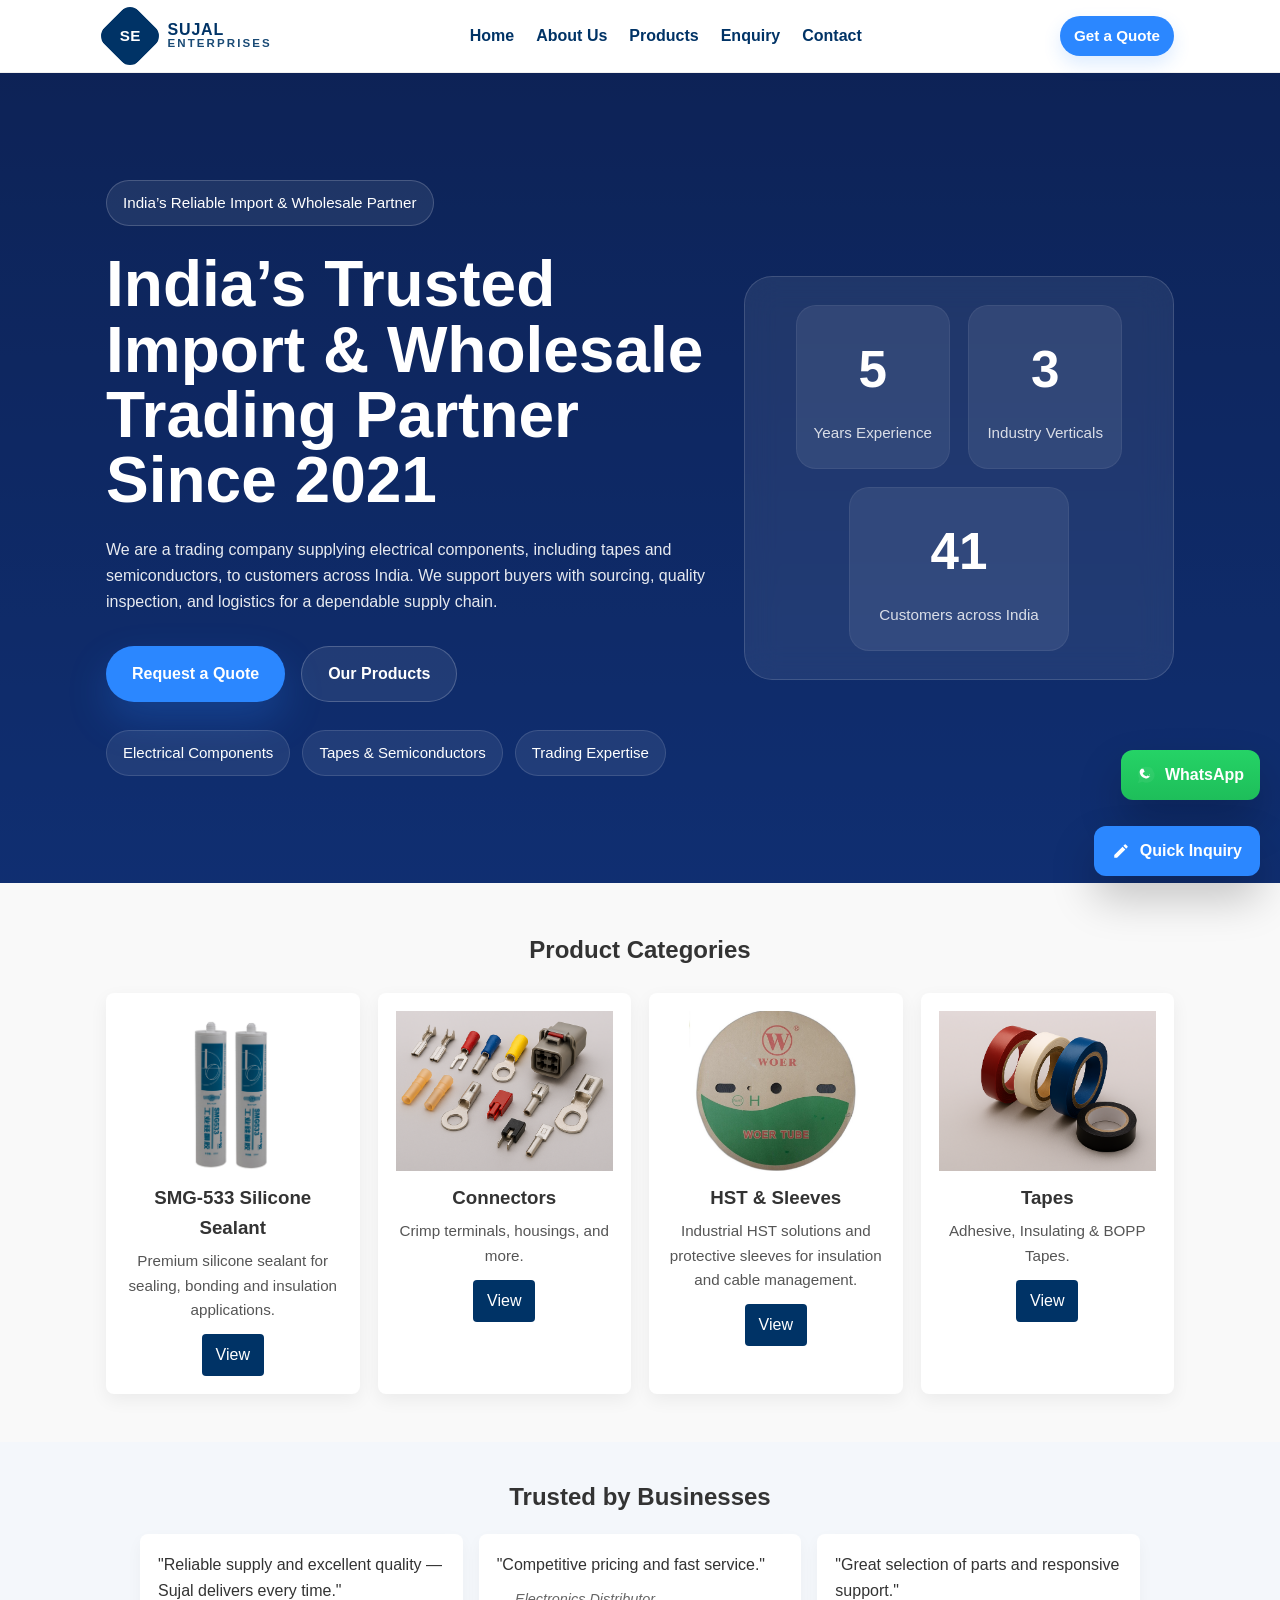
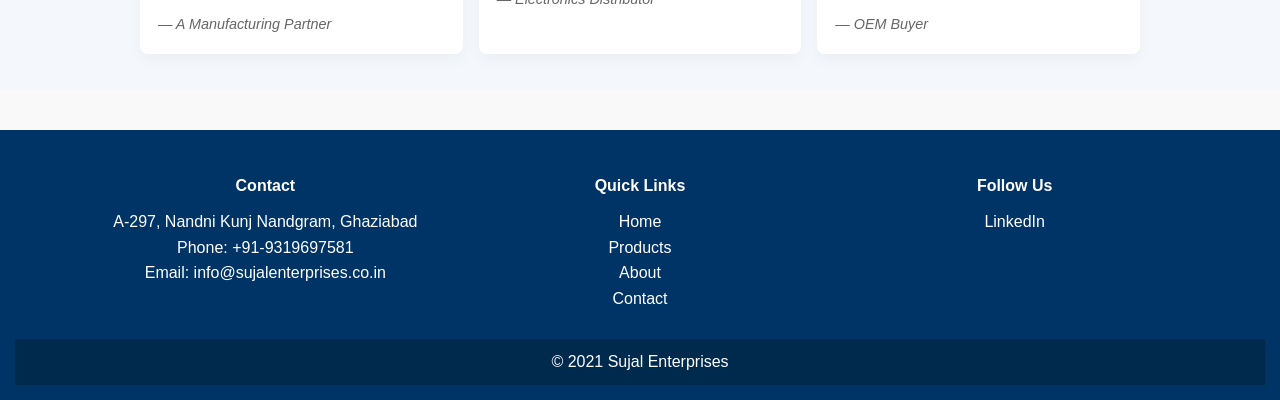
==== commit a13f1739: "Mail Update" ====
--- a/index.html
+++ b/index.html
@@ -114,7 +114,7 @@
         <h4>Contact</h4>
         <p>A-297, Nandni Kunj Nandgram, Ghaziabad</p>
         <p>Phone: +91-9319697581</p>
-        <p>Email: Sujalenterprisesgzb@gmail.com</p>
+        <p>Email: info@sujalenterprises.co.in</p>
       </div>
       <div class="col">
         <h4>Quick Links</h4>
--- a/style.css
+++ b/style.css
@@ -5,43 +5,16 @@
   box-sizing: border-box;
 }
 
-:root {
-  --brand-blue: #003366;
-  --brand-blue-soft: #1a4c88;
-  --brand-purple: #6d3db1;
-  --brand-purple-soft: #8f4fd6;
-  --text-dark: #1d1d1f;
-  --text-mid: #4b4b52;
-  --line: rgba(0, 0, 0, 0.08);
-  --panel: #f5f5f5;
-  --surface: #f9f9f9;
-  --white: #ffffff;
-}
-
-html {
-  scroll-behavior: smooth;
-}
-
+:root{
+  --brand-blue: #2b87ff; /* unified primary blue */
+}
+
+/* Global body styles */
 body {
   font-family: Arial, Helvetica, sans-serif;
-  background-color: var(--surface);
-  color: var(--text-dark);
+  background-color: #f9f9f9;
+  color: #333;
   line-height: 1.6;
-}
-
-a {
-  color: inherit;
-  text-decoration: none;
-}
-
-img {
-  max-width: 100%;
-  display: block;
-}
-
-.container {
-  width: min(1280px, calc(100% - 72px));
-  margin: 0 auto;
 }
 
 /* Header styles */
@@ -50,25 +23,24 @@
   top: 0;
   z-index: 1000;
   width: 100%;
-  background-color: var(--surface);
-  color: var(--brand-blue);
-  border-bottom: 1px solid var(--line);
-}
-
-.header-inner {
-  display: flex;
-  align-items: center;
-  gap: 26px;
-  min-height: 108px;
+  background-color: #ffffff; /* header now white */
+  color: #003366;
+  padding: 12px 22px;
+  display: flex;
+  align-items: center;
+  justify-content: flex-start; /* nav to left */
+  gap: 18px;
+  border-bottom: 1px solid rgba(0,0,0,0.06);
 }
 
 .site-logo,
 header .logo {
+  color: #003366;
   display: inline-flex;
   align-items: center;
   gap: 0.85rem;
-  color: var(--brand-blue);
   font-weight: 800;
+  font-size: 1.05rem;
   text-decoration: none;
   letter-spacing: 0.02em;
 }
@@ -77,21 +49,19 @@
   display: inline-flex;
   align-items: center;
   justify-content: center;
-  width: 54px;
-  height: 54px;
-  border-radius: 13px;
-  border: 1px solid rgba(0, 54, 102, 0.12);
-  background: var(--brand-blue);
-  color: var(--white);
+  width: 48px;
+  height: 48px;
+  border-radius: 12px;
+  border: 1px solid rgba(0,54,102,0.12);
+  background: #003366; /* blue diamond */
+  color: #ffffff;
   font-size: 0.95rem;
   transform: rotate(45deg);
-  flex-shrink: 0;
 }
 
 .site-logo .logo-mark span {
   display: inline-block;
   transform: rotate(-45deg);
-  font-weight: 800;
 }
 
 .site-logo .logo-text {
@@ -99,394 +69,979 @@
   flex-direction: column;
   text-transform: uppercase;
   line-height: 1;
-  color: var(--brand-blue);
-  white-space: nowrap;
+  color: #003366; /* text in header should be blue */
 }
 
 .site-logo .logo-name {
-  font-size: 1.05rem;
+  font-size: 1rem;
   letter-spacing: 0.05em;
 }
 
 .site-logo .logo-suffix {
   font-size: 0.72rem;
-  letter-spacing: 0.08em;
-  color: rgba(0, 54, 102, 0.9);
-}
-
-nav {
-  display: flex;
-  align-items: center;
+  letter-spacing: 0.18em;
+  color: rgba(0,54,102,0.9);
 }
 
 nav ul {
   list-style: none;
   display: flex;
-  align-items: center;
-  gap: 28px;
+  gap: 20px;
 }
 
 nav a {
-  color: var(--brand-blue);
+  color: #003366;
+  text-decoration: none;
+  font-weight: bold;
+  transition: color 0.3s ease;
+}
+
+nav a:hover {
+  color: #ffcc00; /* highlight on hover */
+}
+
+/* Banner section */
+.banner {
+  display: flex;
+  align-items: center;
+  justify-content: center;
+  text-align: center;
+}
+
+.banner h1 {
+  font-size: 2.8em;
+  margin-bottom: 20px;
+}
+
+.banner p {
+  font-size: 1.2em;
+  margin-bottom: 30px;
+}
+
+.btn {
+  background-color: #ffcc00;
+  color: #003366;
+  padding: 12px 25px;
+  text-decoration: none;
+  font-weight: bold;
+  border-radius: 5px;
+  transition: background 0.3s ease;
+}
+
+.btn:hover {
+  background-color: #e6b800;
+}
+
+/* Footer styles */
+footer {
+  background-color: #003366;
+  color: #fff;
+  text-align: center;
+  padding: 15px;
+  margin-top: 40px;
+}
+
+/* ===== Home improvements ===== */
+.container { max-width:1100px; margin:0 auto; padding:0 16px; }
+
+/* Hero section */
+.hero-section {
+  position: relative;
+  background-image: linear-gradient(180deg, rgba(4,29,96,0.92) 0%, rgba(10,53,149,0.92) 100%), url('../images/banner.png');
+  background-size: cover;
+  background-position: center;
+  color: #fff;
+  min-height: calc(100vh - 90px);
+  display: flex;
+  align-items: center;
+  padding: 80px 0;
+}
+
+.hero-section::before {
+  content: "";
+  position: absolute;
+  inset: 0;
+  background: rgba(0, 20, 60, 0.45);
+}
+
+.hero-wrapper {
+  position: relative;
+  z-index: 2;
+  display: grid;
+  grid-template-columns: 1.4fr 1fr;
+  gap: 36px;
+  align-items: center;
+}
+
+.hero-copy {
+  max-width: 640px;
+}
+
+.eyebrow {
+  display: inline-flex;
+  align-items: center;
+  gap: 10px;
+  padding: 10px 16px;
+  border-radius: 999px;
+  border: 1px solid rgba(255, 255, 255, 0.18);
+  color: #fff;
+  font-size: 0.95rem;
+  margin-bottom: 26px;
+  background: rgba(255, 255, 255, 0.08);
+}
+
+.hero-copy h1 {
+  font-size: clamp(2.7rem, 5vw, 4.2rem);
+  line-height: 1.02;
+  margin-bottom: 24px;
+}
+
+.hero-copy p {
+  color: rgba(255, 255, 255, 0.9);
+  font-size: 1rem;
+  margin-bottom: 32px;
+  max-width: 650px;
+}
+
+.hero-actions {
+  display: flex;
+  gap: 16px;
+  flex-wrap: wrap;
+  margin-bottom: 28px;
+}
+
+.btn {
+  display: inline-flex;
+  align-items: center;
+  justify-content: center;
+  padding: 14px 26px;
+  border-radius: 999px;
   text-decoration: none;
   font-weight: 700;
-  font-size: 1.05rem;
-  transition: opacity 0.2s ease;
-}
-
-nav a:hover {
-  opacity: 0.78;
-}
-
-.header-ctas {
-  margin-left: auto;
-}
-
-.btn {
-  display: inline-flex;
-  align-items: center;
-  justify-content: center;
-  border-radius: 8px;
-  padding: 0.8rem 1.35rem;
-  font-weight: 700;
-  text-decoration: none;
-  transition: transform 0.2s ease, opacity 0.2s ease;
+  transition: transform 0.25s ease, background-color 0.3s ease, box-shadow 0.3s ease;
+}
+
+.btn.primary {
+  background-color: var(--brand-blue);
+  color: #fff;
+  box-shadow: 0 18px 40px rgba(43, 135, 255, 0.24);
+}
+
+.btn.secondary {
+  background: rgba(255, 255, 255, 0.08);
+  color: #fff;
+  border: 1px solid rgba(255, 255, 255, 0.2);
 }
 
 .btn:hover {
-  transform: translateY(-1px);
-  opacity: 0.96;
-}
-
-.btn.cta,
-.btn.primary {
-  background: var(--brand-purple);
-  color: var(--white);
-}
-
-.btn.secondary {
-  background: transparent;
-  border: 1px solid rgba(0, 54, 102, 0.15);
-  color: var(--brand-blue);
-}
-
-/* Main hero section */
-main {
-  width: 100%;
-}
-
-.hero-section {
-  padding: 30px 0 10px;
-}
-
-.hero-wrapper {
-  display: flex;
-  align-items: flex-start;
-  gap: 28px;
-  padding-top: 20px;
-}
-
-.hero-copy {
-  flex: 1 1 auto;
-  min-width: 0;
-}
-
-.eyebrow {
-  display: inline-block;
-  margin-bottom: 18px;
-  font-size: 1.05rem;
-  line-height: 1.4;
-  color: var(--brand-purple);
-  font-weight: 700;
-}
-
-.hero-copy h1 {
-  margin: 0 0 18px;
-  font-size: clamp(2.8rem, 4vw, 5rem);
-  line-height: 0.98;
-  letter-spacing: -0.06em;
-  font-weight: 800;
-  color: #1d1d1d;
-}
-
-.hero-copy p {
-  font-size: 1.08rem;
-  line-height: 1.7;
-  color: rgba(23, 23, 27, 0.9);
-  max-width: 1200px;
-}
-
-.hero-actions {
+  transform: translateY(-2px);
+}
+
+.hero-badges {
   display: flex;
   flex-wrap: wrap;
-  gap: 14px;
-  margin-top: 18px;
-}
-
-.hero-badges {
-  display: flex;
-  flex-wrap: wrap;
-  gap: 10px 16px;
-  margin-top: 22px;
-  color: var(--brand-purple);
-  font-weight: 700;
+  gap: 12px;
 }
 
 .hero-badges span {
   display: inline-flex;
-  align-items: center;
-  font-size: 1.05rem;
+  padding: 10px 16px;
+  border-radius: 999px;
+  background: rgba(255, 255, 255, 0.08);
+  border: 1px solid rgba(255, 255, 255, 0.12);
+  color: #fff;
+  font-size: 0.94rem;
 }
 
 .hero-metrics {
-  flex: 0 0 260px;
-}
-
+  padding: 28px;
+  border-radius: 28px;
+  background: rgba(255, 255, 255, 0.08);
+  border: 1px solid rgba(255, 255, 255, 0.14);
+  backdrop-filter: blur(16px);
+  display: flex;
+  align-items: center;
+  justify-content: center;
+}
+
+/* Arrange stats: two on top, one centered below */
 .metrics-panel {
-  display: flex;
-  flex-direction: column;
-  gap: 14px;
-  padding-top: 12px;
+  display: grid;
+  grid-template-columns: repeat(2, minmax(0, 1fr));
+  gap: 18px;
+  align-items: center;
 }
 
 .stat {
-  display: flex;
-  align-items: baseline;
-  gap: 8px;
-  color: var(--brand-purple);
+  background: rgba(255, 255, 255, 0.08);
+  border-radius: 20px;
+  padding: 24px 18px;
+  text-align: center;
+  box-shadow: inset 0 0 0 1px rgba(255, 255, 255, 0.06);
+}
+
+.stat .count {
+  display: block;
+  font-size: 3.2rem;
+  font-weight: 800;
+  color: #fff;
+  margin-bottom: 10px;
+}
+
+/* Make the third stat span full width and be centered below the first two */
+.metrics-panel .stat:nth-child(3) {
+  grid-column: 1 / -1;
+  justify-self: center;
+  width: 220px;
+  max-width: 70%;
+}
+
+.stat small {
+  display: block;
+  color: rgba(255, 255, 255, 0.82);
+  font-size: 0.95rem;
+}
+
+.trusted {
+  margin-top: 24px;
+  color: rgba(255, 255, 255, 0.7);
+  font-size: 0.95rem;
+  text-align: center;
+}
+
+.market-list {
+  display: flex;
+  flex-wrap: wrap;
+  justify-content: center;
+  gap: 12px;
+  margin-top: 14px;
+}
+
+.market-list span {
+  padding: 10px 14px;
+  border-radius: 14px;
+  border: 1px solid rgba(255, 255, 255, 0.14);
+  color: #fff;
+  font-size: 0.95rem;
+  background: rgba(255, 255, 255, 0.08);
+}
+
+.quick-inquiry,
+.whatsapp-button {
+  position: fixed;
+  right: 20px; /* float on the right side */
+  border-radius: 999px;
+  padding: 12px 18px;
+  text-decoration: none;
+  color: #fff;
   font-weight: 700;
-  font-size: 1.2rem;
-}
-
-.stat .count {
-  font-size: 2.3rem;
-  line-height: 1;
-  font-weight: 800;
-  color: var(--brand-purple);
-}
-
-.stat small {
-  display: inline-block;
-  font-size: 0.95rem;
-  color: rgba(29, 29, 31, 0.82);
-  font-weight: 700;
-}
-
-/* Product and content blocks */
-.products,
-.testimonials {
-  padding-top: 30px;
-  border-top: 1px solid var(--line);
-}
-
-.products h2,
-.testimonials h2 {
-  margin: 0 0 20px;
-  font-size: clamp(2rem, 3vw, 3rem);
-  line-height: 1.1;
-  letter-spacing: -0.04em;
-  color: #1d1d1d;
-}
-
-.grid {
-  display: grid;
-  grid-template-columns: repeat(4, minmax(190px, 1fr));
-  gap: 28px;
-  padding-bottom: 30px;
-}
-
-.card {
-  background: transparent;
-}
-
-.card img {
-  width: 100%;
-  height: auto;
-  border-radius: 10px;
-  background: #ececec;
-}
-
-.card h3 {
-  margin-top: 16px;
-  font-size: 1.2rem;
-  color: var(--text-dark);
-}
-
-.card p {
-  margin-top: 8px;
-  font-size: 0.98rem;
-  color: var(--text-mid);
-  line-height: 1.6;
-}
-
-.card a {
-  display: inline-block;
-  margin-top: 12px;
-  color: var(--brand-purple);
-  font-weight: 700;
-}
-
-.test-grid {
-  display: grid;
-  grid-template-columns: repeat(3, minmax(220px, 1fr));
-  gap: 20px;
-  padding-bottom: 60px;
-}
-
-blockquote {
-  padding: 18px 20px;
-  border-left: 3px solid rgba(109, 61, 177, 0.5);
-  background: rgba(255, 255, 255, 0.2);
-}
-
-blockquote p {
-  font-size: 1rem;
-  color: var(--text-dark);
-  margin-bottom: 10px;
-}
-
-blockquote cite {
-  color: var(--text-mid);
-  font-style: normal;
-  font-size: 0.92rem;
-}
-
-footer {
-  border-top: 1px solid var(--line);
-  padding-top: 28px;
-  margin-top: 18px;
-}
-
-.footer-inner {
-  display: grid;
-  grid-template-columns: repeat(3, minmax(200px, 1fr));
-  gap: 30px;
-  padding-bottom: 24px;
-}
-
-.footer-inner h4 {
-  margin-bottom: 10px;
-  font-size: 1.1rem;
-  color: var(--text-dark);
-}
-
-.footer-inner p,
-.footer-inner li,
-.footer-inner a {
-  color: var(--text-mid);
-  line-height: 1.8;
-  font-size: 0.98rem;
-}
-
-.footer-inner ul {
-  list-style: none;
-}
-
-.footer-bottom {
-  border-top: 1px solid var(--line);
-  padding: 18px 0 24px;
-  text-align: center;
-  color: var(--text-mid);
-}
-
-.whatsapp-button,
+  z-index: 1200;
+  box-shadow: 0 22px 44px rgba(0, 0, 0, 0.22);
+  transition: transform 0.18s ease, box-shadow 0.18s ease;
+  display: inline-flex;
+  align-items: center;
+  gap: 10px;
+}
+
+.whatsapp-button {
+  bottom: 100px;
+  background: linear-gradient(180deg,#25d366,#1ebe5a);
+  padding: 12px 16px;
+  border-radius: 12px;
+}
+
 .quick-inquiry {
-  position: fixed;
-  right: 26px;
-  display: inline-flex;
-  align-items: center;
-  gap: 10px;
-  padding: 0.8rem 1rem;
-  border-radius: 999px;
-  background: #25d366;
-  color: var(--white);
-  box-shadow: 0 10px 25px rgba(0, 0, 0, 0.12);
-  z-index: 1200;
-}
-
-.whatsapp-button {
-  bottom: 28px;
-}
-
-.quick-inquiry {
-  bottom: 92px;
-  background: #0a7cff;
-}
-
+  bottom: 24px;
+  background: var(--brand-blue);
+  padding: 12px 18px;
+  border-radius: 12px;
+}
+
+/* Icon styling inside floating buttons */
 .whatsapp-button .icon,
 .quick-inquiry .icon {
   display: inline-flex;
-  width: 22px;
-  height: 22px;
-}
-
-.whatsapp-button svg,
-.quick-inquiry svg {
+  align-items: center;
+  justify-content: center;
+}
+.whatsapp-button .icon svg,
+.quick-inquiry .icon svg { display:block; width:18px; height:18px; }
+.whatsapp-button .text,
+.quick-inquiry .text { display:inline-block; vertical-align:middle; }
+.whatsapp-button { gap:10px; }
+.quick-inquiry { gap:10px; }
+
+.quick-inquiry:hover,
+.whatsapp-button:hover {
+  transform: translateY(-3px);
+  box-shadow: 0 26px 46px rgba(0, 0, 0, 0.24);
+}
+
+@media (max-width: 900px) {
+  .hero-wrapper {
+    grid-template-columns: 1fr;
+  }
+
+  .metrics-panel {
+    grid-template-columns: 1fr 1fr;
+  }
+}
+
+@media (max-width: 700px) {
+  .hero-section {
+    min-height: auto;
+    padding: 52px 0 32px;
+  }
+
+  .hero-copy h1 {
+    font-size: 2.4rem;
+  }
+
+  .metrics-panel {
+    grid-template-columns: 1fr;
+  }
+
+  .quick-inquiry,
+  .whatsapp-button {
+    right: 14px;
+    padding: 10px 14px;
+  }
+}
+
+/* Header layout matching demo: logo left, centered nav, right CTAs */
+.header-inner {
+  display: flex;
+  align-items: center;
+  gap: 18px;
+  width: 100%;
+}
+
+header .header-inner .site-logo { flex: 0 0 auto; }
+
+header nav { flex: 1 1 auto; display:flex; justify-content:center; }
+header nav ul { display:flex; gap:22px; }
+
+.header-ctas { display:flex; align-items:center; gap:12px; flex:0 0 auto; }
+.header-ctas .btn { padding:8px 14px; border-radius:999px; font-size:0.95rem; }
+.header-ctas .btn.vendor { background:transparent; color:#003366; border:1px solid rgba(0,54,102,0.08); }
+.header-ctas .btn.cta { background:var(--brand-blue); color:#fff; box-shadow:0 8px 18px rgba(43,135,255,0.16); }
+
+@media (max-width:900px) {
+  header nav { display:none; }
+}
+
+/* Modal styles */
+.modal { display:none; position:fixed; inset:0; background: rgba(0,0,0,0.45); align-items:center; justify-content:center; z-index:1400; }
+.modal[aria-hidden="false"] { display:flex; }
+.modal-dialog { background:#fff; color:#222; border-radius:10px; padding:18px; width:420px; max-width:94%; box-shadow:0 20px 50px rgba(0,0,0,0.3); }
+.modal-dialog h3{ margin-top:0; }
+.modal-close{ background:transparent; border:0; font-size:22px; position:absolute; right:18px; top:12px; cursor:pointer; }
+.modal-dialog label{ display:block; margin:10px 0; }
+.modal-dialog input, .modal-dialog textarea{ width:100%; padding:8px 10px; border:1px solid #ddd; border-radius:6px; }
+.modal-actions{ display:flex; gap:10px; margin-top:10px; }
+.modal-success{ padding:12px 0; color:green; }
+
+/* Products grid */
+.products { padding:48px 0; }
+.products h2{ text-align:center; margin-bottom:24px; }
+.grid { display:grid; grid-template-columns: repeat(4,1fr); gap:18px; }
+.card{ background:#fff; border-radius:8px; box-shadow:0 6px 18px rgba(0,0,0,0.06); overflow:hidden; text-align:center; padding:18px; transition:transform .18s ease, box-shadow .18s ease; }
+.card img{ width:100%; height:160px; object-fit:cover; display:block; }
+.card h3{ margin:12px 0 6px; }
+.card p{ font-size:0.95rem; color:#555; }
+.card a{ display:inline-block; margin-top:12px; background:#003366; color:#fff; padding:8px 14px; border-radius:4px; text-decoration:none; }
+.card:hover{ transform:translateY(-6px); box-shadow:0 14px 30px rgba(0,0,0,0.12); }
+
+/* Testimonials */
+.testimonials{ background:#f4f7fb; padding:36px 0; }
+.testimonials h2{ text-align:center; margin-bottom:18px; }
+
+/* See-all products CTA */
+.see-all { text-align: center; margin-top: 18px; }
+.see-all .btn { padding: 12px 28px; border-radius: 999px; }
+
+/* About page specific styles */
+.about-hero {
+  background: linear-gradient(90deg,#1e59d6 0%, #193e99 100%);
+  color: #fff;
+  padding: 64px 0 36px;
+  text-align: center;
+}
+.about-hero h1 { font-size: clamp(2rem,3.5vw,3rem); margin: 8px 0 6px; }
+.about-hero p { max-width:900px; margin: 0 auto 18px; color: rgba(255,255,255,0.92); }
+
+.kpi-row { display:flex; gap:18px; justify-content:center; align-items:stretch; margin-top:22px; }
+.kpi-row .kpi { background: #fff; color:#123; padding:18px 22px; border-radius:10px; min-width:140px; text-align:center; box-shadow:0 8px 22px rgba(0,0,0,0.06); }
+.kpi .num { font-size:1.6rem; font-weight:800; color:var(--brand-blue); display:block; margin-bottom:6px; }
+.kpi small { display:block; color:#666; }
+
+.about-content { padding:48px 0; }
+.about-grid { display:grid; grid-template-columns: 1fr 420px; gap:28px; align-items:center; }
+.about-text h2 { margin-bottom:12px; }
+.about-image { position:relative; }
+.about-image img{ width:100%; border-radius:8px; box-shadow:0 12px 30px rgba(0,0,0,0.08); }
+.image-badge { position:absolute; right:18px; bottom:12px; background:#ff7a2d; color:#fff; padding:10px 12px; border-radius:8px; font-weight:800; box-shadow:0 8px 18px rgba(0,0,0,0.12); }
+
+.milestones { padding:42px 0; background:#fafcff; }
+.milestones .cards { display:flex; gap:18px; justify-content:center; flex-wrap:wrap; }
+.milestones .card { background:#fff; padding:18px; border-radius:10px; width:200px; text-align:center; box-shadow:0 8px 24px rgba(0,0,0,0.06); }
+.milestones .card h4{ margin-bottom:8px; color:var(--brand-blue); }
+
+@media (max-width:900px){
+  .about-grid{ grid-template-columns: 1fr; }
+  .kpi-row{ flex-direction:column; gap:12px; }
+  .milestones .cards{ flex-direction:column; align-items:center; }
+}
+.test-grid{ display:grid; grid-template-columns: repeat(3,1fr); gap:16px; max-width:1000px; margin:0 auto; }
+.test-grid blockquote{ background:#fff; padding:18px; border-radius:8px; box-shadow:0 6px 16px rgba(0,0,0,0.04); }
+.test-grid cite{ display:block; margin-top:10px; color:#666; font-size:0.9rem; }
+
+/* Footer columns */
+.footer-inner{ display:grid; grid-template-columns: repeat(3,1fr); gap:24px; padding:28px 0; }
+.footer-inner .col h4{ margin-bottom:10px; }
+.footer-inner .col ul{ list-style:none; padding:0; }
+.footer-inner .col a{ color:#fff; text-decoration:none; }
+.footer-bottom{ background:#002a4d; padding:10px 0; text-align:center; }
+
+/* Responsive */
+@media (max-width: 900px){
+  .grid{ grid-template-columns: repeat(2,1fr); }
+  .test-grid{ grid-template-columns: 1fr; }
+  .footer-inner{ grid-template-columns: 1fr; }
+}
+@media (max-width: 480px){
+  .grid{ grid-template-columns: 1fr; }
+  header .logo{ height:40px; }
+  .hero{ min-height:45vh; }
+}
+
+/* Product detail gallery image sizing */
+.product-detail {
+  padding-top: 32px;
+}
+
+.product-catalog-page {
+  padding-top: 32px;
+  padding-bottom: 40px;
+}
+
+.catalog-header {
+  display: flex;
+  align-items: center;
+  justify-content: space-between;
+  gap: 16px;
+  margin-bottom: 16px;
+}
+
+.section-tag {
+  display: inline-block;
+  background: #eaf3ff;
+  color: #003366;
+  font-size: 0.74rem;
+  letter-spacing: 0.08em;
+  padding: 7px 10px;
+  border-radius: 999px;
+  text-transform: uppercase;
+  font-weight: 700;
+  margin-bottom: 8px;
+}
+
+.catalog-intro {
+  margin-bottom: 24px;
+  color: #4b5563;
+  max-width: 800px;
+  line-height: 1.7;
+}
+
+.catalog-grid {
+  display: grid;
+  grid-template-columns: repeat(4, minmax(0, 1fr));
+  gap: 20px;
+}
+
+.catalog-card {
+  background: #fff;
+  border: 1px solid rgba(0, 0, 0, 0.04);
+  border-radius: 16px;
+  overflow: hidden;
+  box-shadow: 0 8px 22px rgba(0,0,0,0.04);
+  cursor: pointer;
+  transition: transform 0.22s ease, box-shadow 0.22s ease;
+  position: relative;
+}
+
+.catalog-card:hover {
+  transform: translateY(-6px);
+  box-shadow: 0 18px 36px rgba(0,0,0,0.1);
+}
+
+.catalog-card:hover .catalog-image img {
+  transform: scale(1.05);
+}
+
+.catalog-image {
+  background: #f7f9fc;
+  height: 220px;
+  overflow: hidden;
+}
+
+.catalog-image img {
   width: 100%;
   height: 100%;
-  fill: currentColor;
-}
-
-.modal {
+  object-fit: cover;
+  display: block;
+  transition: transform 0.25s ease;
+}
+
+.catalog-body {
+  padding: 16px 16px 18px;
+}
+
+.catalog-body h3 {
+  margin: 0 0 8px;
+  font-size: 1.05rem;
+  color: #003366;
+  line-height: 1.4;
+}
+
+.catalog-body p {
+  margin: 0;
+  color: #4b5563;
+  font-size: 0.92rem;
+  line-height: 1.6;
+}
+
+.catalog-card::after {
+  content: "View details";
+  position: absolute;
+  right: 12px;
+  top: 12px;
+  background: rgba(0, 51, 102, 0.9);
+  color: #fff;
+  font-size: 0.72rem;
+  font-weight: 700;
+  border-radius: 999px;
+  padding: 6px 10px;
+  opacity: 0;
+  transform: translateY(-6px);
+  transition: all 0.2s ease;
+}
+
+.catalog-card:hover::after {
+  opacity: 1;
+  transform: translateY(0);
+}
+
+.product-detail-panel {
+  margin-top: 24px;
+  background: linear-gradient(180deg, #ffffff 0%, #f5f9ff 100%);
+  border: 1px solid rgba(43, 135, 255, 0.12);
+  border-radius: 18px;
+  box-shadow: 0 12px 28px rgba(0,0,0,0.04);
+  padding: 24px;
   display: none;
 }
 
-@media (max-width: 980px) {
-  .header-inner {
-    flex-wrap: wrap;
-    padding: 18px 0;
-  }
-
-  nav {
-    width: 100%;
-    overflow-x: auto;
-  }
-
-  nav ul {
-    gap: 18px;
-  }
-
-  .hero-wrapper {
+.product-detail-panel.active {
+  display: block;
+}
+
+.detail-layout {
+  display: grid;
+  grid-template-columns: 260px 1fr;
+  gap: 22px;
+  align-items: center;
+}
+
+.detail-layout img {
+  width: 100%;
+  height: 220px;
+  object-fit: cover;
+  border-radius: 12px;
+  background: #fff;
+  box-shadow: 0 10px 22px rgba(0,0,0,0.08);
+}
+
+.product-slider {
+  position: relative;
+  max-width: 420px;
+  margin: 0 auto;
+}
+
+.slider-viewport {
+  overflow: hidden;
+  border-radius: 12px;
+  background: #f7f9fc;
+  box-shadow: 0 10px 22px rgba(0,0,0,0.08);
+}
+
+.slider-track {
+  display: flex;
+  transition: transform 0.35s ease;
+}
+
+.slide {
+  min-width: 100%;
+  margin: 0;
+}
+
+.slide img {
+  display: block;
+  width: 100%;
+  height: 260px;
+  object-fit: cover;
+  border-radius: 12px;
+}
+
+.slider-btn {
+  position: absolute;
+  top: 50%;
+  transform: translateY(-50%);
+  width: 38px;
+  height: 38px;
+  border: 0;
+  border-radius: 50%;
+  background: rgba(0, 51, 102, 0.85);
+  color: #fff;
+  font-size: 1.2rem;
+  cursor: pointer;
+  z-index: 2;
+}
+
+.slider-btn.prev { left: 10px; }
+.slider-btn.next { right: 10px; }
+
+.slider-dots {
+  display: flex;
+  justify-content: center;
+  gap: 8px;
+  margin-top: 12px;
+}
+
+.slider-dot {
+  width: 10px;
+  height: 10px;
+  border: 0;
+  border-radius: 50%;
+  background: #cfe1ff;
+  cursor: pointer;
+}
+
+.slider-dot.active {
+  background: #003366;
+}
+
+.single-product-image {
+  display: block;
+  width: 100%;
+  height: 260px;
+  object-fit: cover;
+  border-radius: 12px;
+  box-shadow: 0 10px 22px rgba(0,0,0,0.08);
+}
+
+.detail-meta h2 {
+  margin: 0 0 8px;
+  color: #003366;
+  font-size: clamp(1.6rem, 2vw, 2.2rem);
+}
+
+.detail-meta p {
+  margin: 0 0 14px;
+  color: #4b5563;
+  line-height: 1.7;
+}
+
+.detail-meta ul {
+  margin: 0;
+  padding-left: 18px;
+  color: #333;
+  line-height: 1.8;
+}
+
+@media (max-width: 1100px) {
+  .catalog-grid {
+    grid-template-columns: repeat(3, minmax(0, 1fr));
+  }
+}
+
+@media (max-width: 820px) {
+  .catalog-grid {
+    grid-template-columns: repeat(2, minmax(0, 1fr));
+  }
+  .detail-layout {
+    grid-template-columns: 1fr;
+  }
+}
+
+@media (max-width: 540px) {
+  .catalog-grid {
+    grid-template-columns: 1fr;
+  }
+  .catalog-header {
     flex-direction: column;
-  }
-
-  .hero-metrics {
-    width: 100%;
-    flex-basis: auto;
-  }
-
-  .grid {
-    grid-template-columns: repeat(2, minmax(180px, 1fr));
-  }
-
-  .test-grid,
-  .footer-inner {
+    align-items: flex-start;
+  }
+  .catalog-image {
+    height: 200px;
+  }
+}
+
+.product-detail .product-hero {
+  display: grid;
+  grid-template-columns: 1.1fr 1fr;
+  gap: 28px;
+  align-items: center;
+  background: #fff;
+  border-radius: 16px;
+  box-shadow: 0 12px 30px rgba(0,0,0,0.06);
+  padding: 24px;
+  margin-bottom: 28px;
+}
+
+.product-detail .product-gallery {
+  display: flex;
+  gap: 16px;
+  flex-wrap: wrap;
+  align-items: flex-start;
+}
+.product-detail .product-gallery figure {
+  width: 100%;
+  margin: 0;
+  background: #f7f9fc;
+  border-radius: 12px;
+  overflow: hidden;
+  box-shadow: 0 8px 18px rgba(0,0,0,0.06);
+}
+.product-detail .product-gallery img {
+  display: block;
+  width: 100%;
+  height: 380px;
+  object-fit: cover;
+}
+.product-detail .product-gallery .zoom-trigger {
+  display: block;
+  cursor: zoom-in;
+}
+.product-detail .product-gallery .zoom-trigger img {
+  transition: transform 0.2s ease, box-shadow 0.2s ease;
+}
+.product-detail .product-gallery .zoom-trigger:hover img {
+  transform: scale(1.02);
+  box-shadow: 0 10px 18px rgba(0,0,0,0.08);
+}
+.product-detail .product-gallery figcaption {
+  padding: 12px 14px;
+  color: #333;
+  font-weight: 600;
+  background: #fff;
+}
+
+.product-detail .product-info {
+  padding: 8px 8px 8px 0;
+}
+
+.product-detail .product-badge {
+  display: inline-block;
+  background: #eaf3ff;
+  color: #003366;
+  border: 1px solid rgba(0, 51, 102, 0.1);
+  border-radius: 999px;
+  padding: 7px 12px;
+  font-size: 0.75rem;
+  font-weight: 700;
+  letter-spacing: 0.04em;
+  text-transform: uppercase;
+  margin-bottom: 12px;
+}
+
+.product-detail h1 {
+  font-size: clamp(2rem, 4vw, 3rem);
+  margin-bottom: 10px;
+  color: #003366;
+}
+
+.product-detail .product-summary {
+  color: #4b5563;
+  font-size: 1.03rem;
+  margin-bottom: 18px;
+  line-height: 1.7;
+}
+
+.product-detail h2 {
+  margin-bottom: 12px;
+  font-size: 1.4rem;
+  color: #003366;
+}
+
+.product-detail .feature-list,
+.product-detail .detail-card ul {
+  list-style: none;
+  padding: 0;
+  margin: 0;
+}
+
+.product-detail .feature-list li,
+.product-detail .detail-card li {
+  position: relative;
+  padding-left: 20px;
+  margin-bottom: 10px;
+  color: #333;
+  line-height: 1.6;
+}
+
+.product-detail .feature-list li::before,
+.product-detail .detail-card li::before {
+  content: "•";
+  position: absolute;
+  left: 0;
+  color: #2b87ff;
+  font-size: 1.3rem;
+  line-height: 1;
+  top: 2px;
+}
+
+.product-details-grid {
+  display: grid;
+  grid-template-columns: repeat(2, minmax(0, 1fr));
+  gap: 20px;
+  margin: 24px 0 28px;
+}
+
+.detail-card {
+  background: #fff;
+  border-radius: 14px;
+  padding: 20px 22px;
+  box-shadow: 0 8px 22px rgba(0,0,0,0.04);
+}
+
+.detail-card h3 {
+  margin-bottom: 12px;
+  color: #003366;
+  font-size: 1.2rem;
+}
+
+.detail-card p,
+.detail-card li {
+  color: #4b5563;
+  line-height: 1.7;
+}
+
+.lightbox {
+  position: fixed;
+  inset: 0;
+  background: rgba(0, 0, 0, 0.8);
+  display: none;
+  align-items: center;
+  justify-content: center;
+  z-index: 2000;
+  padding: 20px;
+}
+.lightbox.active {
+  display: flex;
+}
+.lightbox-content {
+  position: relative;
+  max-width: min(90vw, 900px);
+  max-height: 90vh;
+}
+.lightbox-content img {
+  display: block;
+  max-width: 100%;
+  max-height: 90vh;
+  border-radius: 10px;
+  background: #fff;
+  box-shadow: 0 18px 40px rgba(0,0,0,0.35);
+}
+.lightbox-close {
+  position: absolute;
+  top: -14px;
+  right: -14px;
+  width: 36px;
+  height: 36px;
+  border: 0;
+  border-radius: 50%;
+  background: #fff;
+  font-size: 24px;
+  line-height: 1;
+  cursor: pointer;
+}
+
+@media (max-width: 900px) {
+  .product-detail .product-hero {
     grid-template-columns: 1fr;
   }
-}
-
-@media (max-width: 560px) {
-  .container {
-    width: min(100% - 30px, 1280px);
-  }
-
-  .header-inner {
-    gap: 14px;
-  }
-
-  .site-logo .logo-text {
-    white-space: normal;
-  }
-
-  .grid {
+  .product-details-grid {
     grid-template-columns: 1fr;
   }
-
-  .hero-copy h1 {
-    font-size: 2.3rem;
-  }
-
-  .hero-badges {
-    font-size: 0.9rem;
-  }
-}
+}
+
+
+@media (max-width: 700px) {
+  .product-detail .product-gallery figure { flex: 1 1 100%; }
+  .product-detail .product-gallery img { height: 240px; }
+  .product-detail .product-hero { padding: 18px; }
+}
+
+/* Back button wrapper for product pages */
+.product-detail .back-wrap {
+  text-align: center;
+  margin-top: 1.1em; /* one-line space above the back button */
+}
+.product-detail .back-wrap .btn {
+  display: inline-block;
+}
+
+/* About page styles */
+.about-hero {
+  background: linear-gradient(90deg, rgba(0,51,102,0.85), rgba(0,64,128,0.85));
+  color: #fff;
+  padding: 56px 0;
+}
+.about-hero .hero-inner { text-align: center; max-width:900px; margin:0 auto; }
+.about-hero .hero-inner p { opacity: 0.95; margin: 12px 0 18px; }
+
+.about-content { padding: 48px 0; }
+.about-grid { display:grid; grid-template-columns: 1fr 420px; gap:28px; align-items:start; }
+.about-text h2{ margin-bottom:8px; }
+.about-text p{ color:#444; margin-bottom:16px; }
+.about-image img{ width:100%; height:100%; object-fit:cover; border-radius:8px; box-shadow:0 8px 24px rgba(0,0,0,0.08); }
+
+.values{ display:grid; grid-template-columns: repeat(2,1fr); gap:12px; margin-top:12px; }
+.value{ background:#fff; border-radius:8px; padding:12px; box-shadow:0 6px 14px rgba(0,0,0,0.04); display:flex; gap:12px; align-items:flex-start; }
+.value .icon{ font-size:22px; line-height:1; }
+.value h4{ margin:0; font-size:1rem; }
+.value p{ margin:6px 0 0; color:#666; font-size:0.95rem; }
+
+.company-stats{ display:flex; gap:20px; justify-content:center; margin-top:28px; }
+.company-stats .stat{ background:#fff; padding:18px 22px; border-radius:8px; text-align:center; box-shadow:0 6px 16px rgba(0,0,0,0.04); }
+.company-stats .stat strong{ display:block; font-size:1.4rem; }
+.company-stats .stat span{ color:#666; font-size:0.95rem; }
+
+@media (max-width: 900px){
+  .about-grid{ grid-template-columns: 1fr; }
+  .values{ grid-template-columns: 1fr 1fr; }
+}
+
+/* Enquiry form styles */
+.enquiry-section { padding: 40px 0; }
+.enquiry-grid { display: grid; grid-template-columns: 1fr 320px; gap:28px; align-items:start; }
+.enquiry-form-wrap h2{ margin-bottom:6px; }
+.muted{ color:#555; margin-bottom:12px; }
+.enquiry-form { background: #fff; padding:18px; border-radius:8px; box-shadow:0 8px 24px rgba(0,0,0,0.06); }
+.form-grid{ display:grid; grid-template-columns: 1fr 1fr; gap:12px; }
+.form-grid label span{ display:block; font-weight:600; margin-bottom:6px; }
+.form-grid input, .form-grid select, .enquiry-form textarea { width:100%; padding:10px 12px; border:1px solid #ddd; border-radius:6px; font-size:0.95rem; }
+.enquiry-form label.full{ display:block; margin-top:12px; }
+.form-actions{ display:flex; gap:12px; align-items:center; justify-content:space-between; margin-top:14px; }
+.form-actions .checkbox{ display:flex; align-items:center; gap:8px; color:#444; }
+.form-actions .btn.primary{ background:#003366; color:#fff; padding:10px 18px; border-radius:6px; text-decoration:none; border:none; cursor:pointer; }
+.contact-side{ background:transparent; padding:6px 0; }
+.contact-side h3{ margin-bottom:8px; }
+.side-cta{ margin-top:18px; }
+
+@media (max-width: 900px){
+  .enquiry-grid{ grid-template-columns: 1fr; }
+  .form-grid{ grid-template-columns: 1fr; }
+  .form-actions{ flex-direction:column; align-items:flex-start; gap:8px; }
+}
